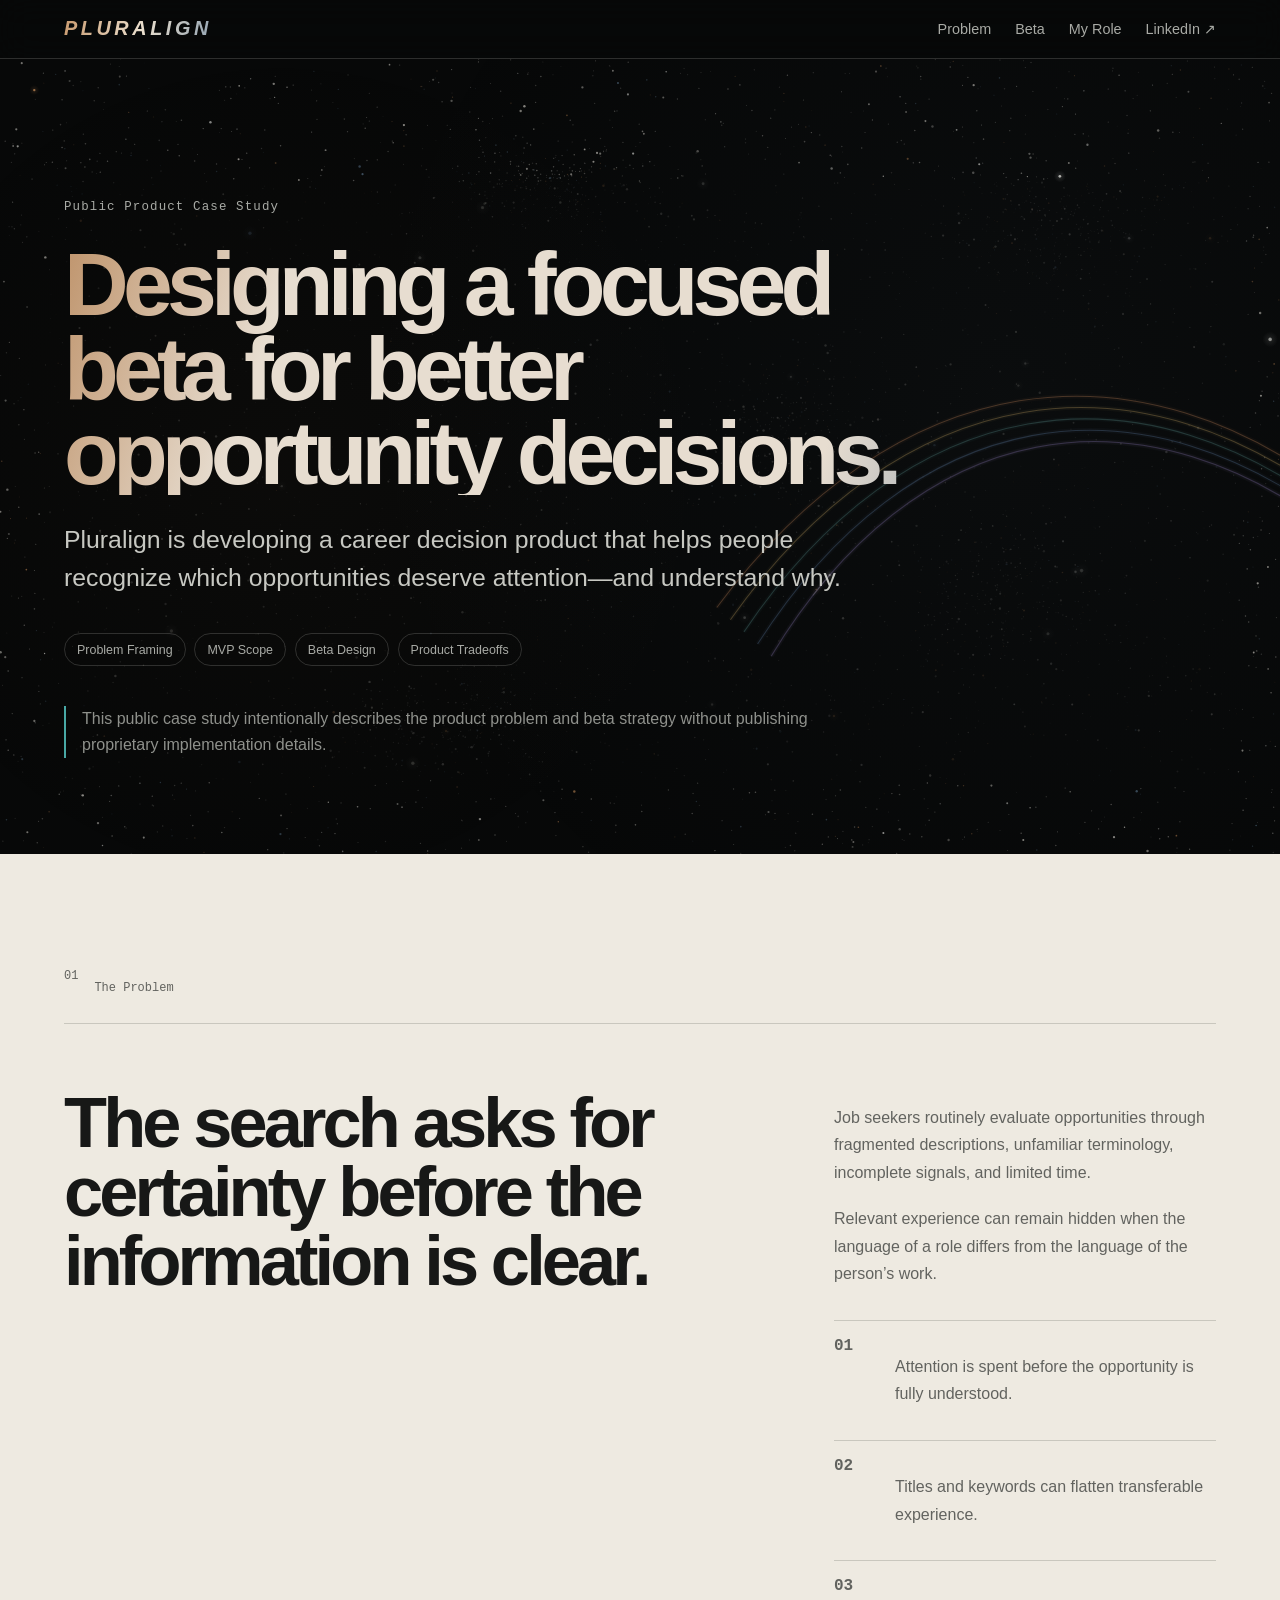
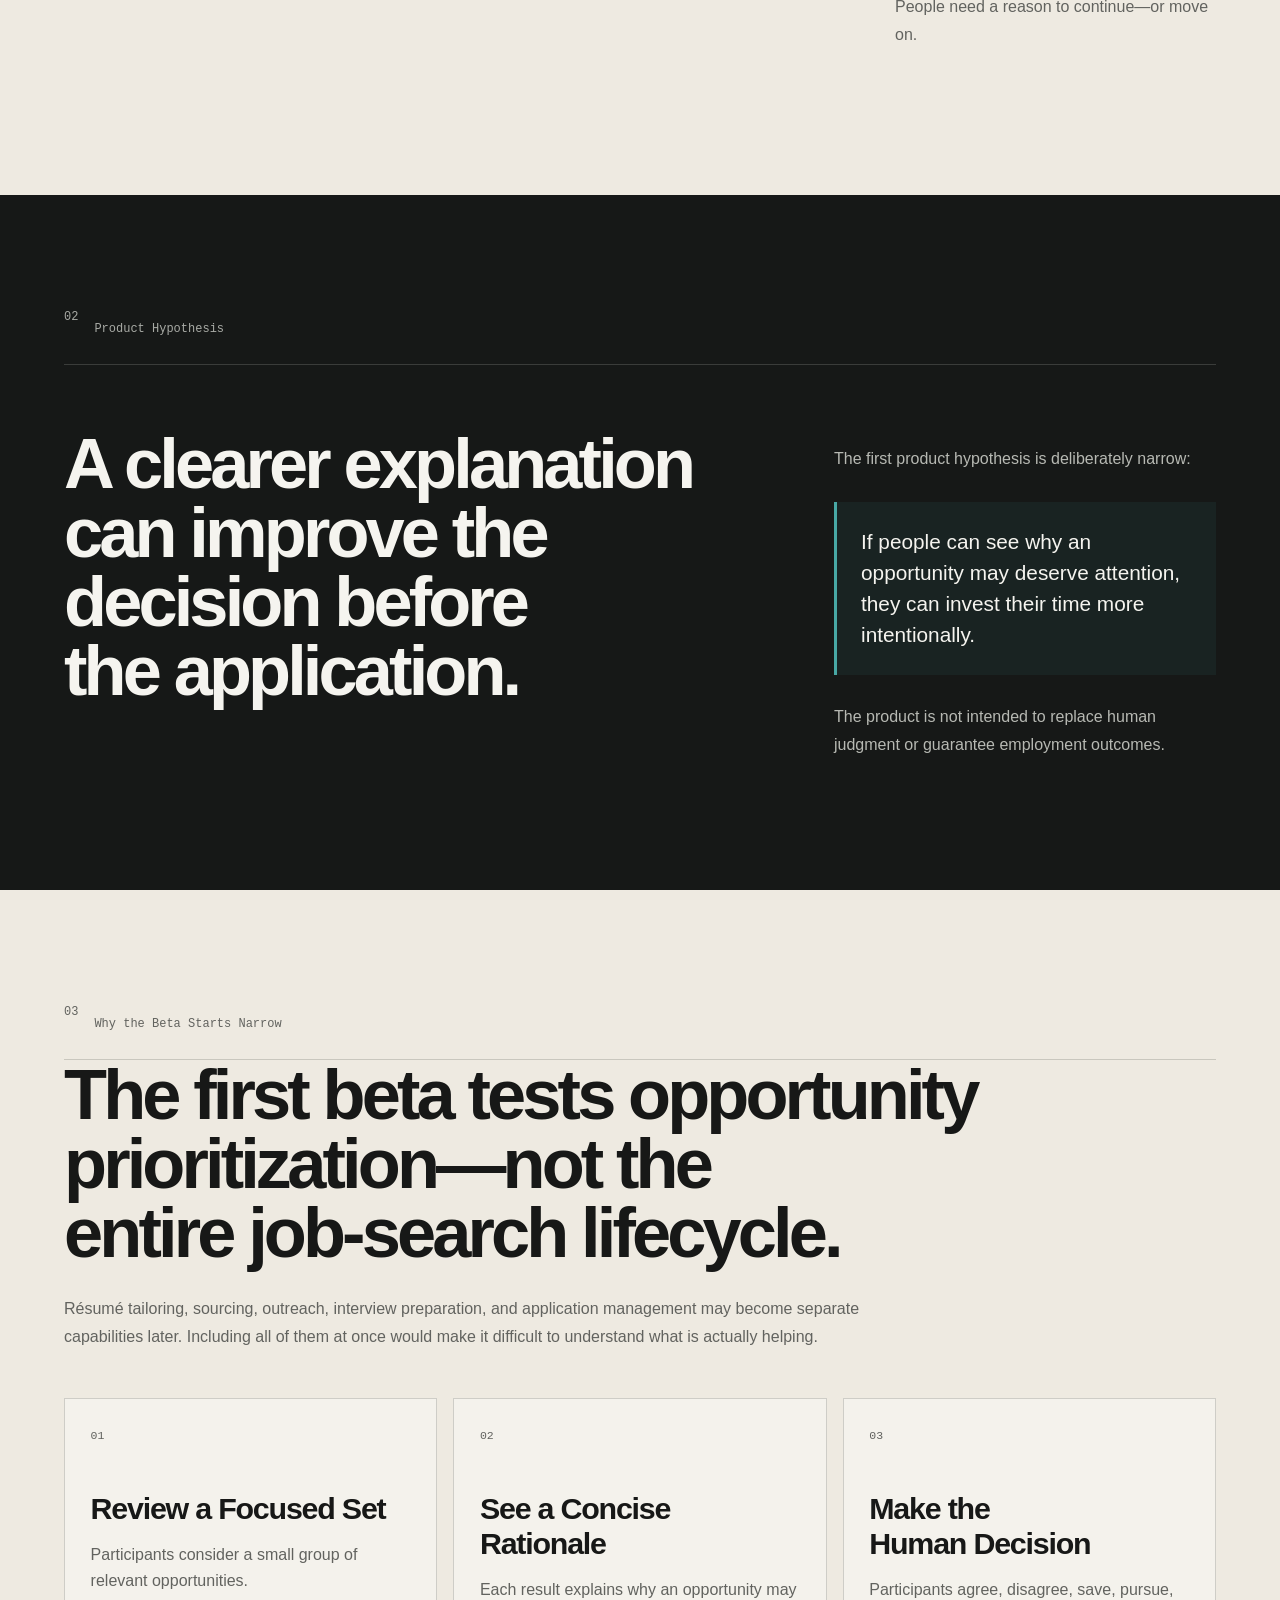
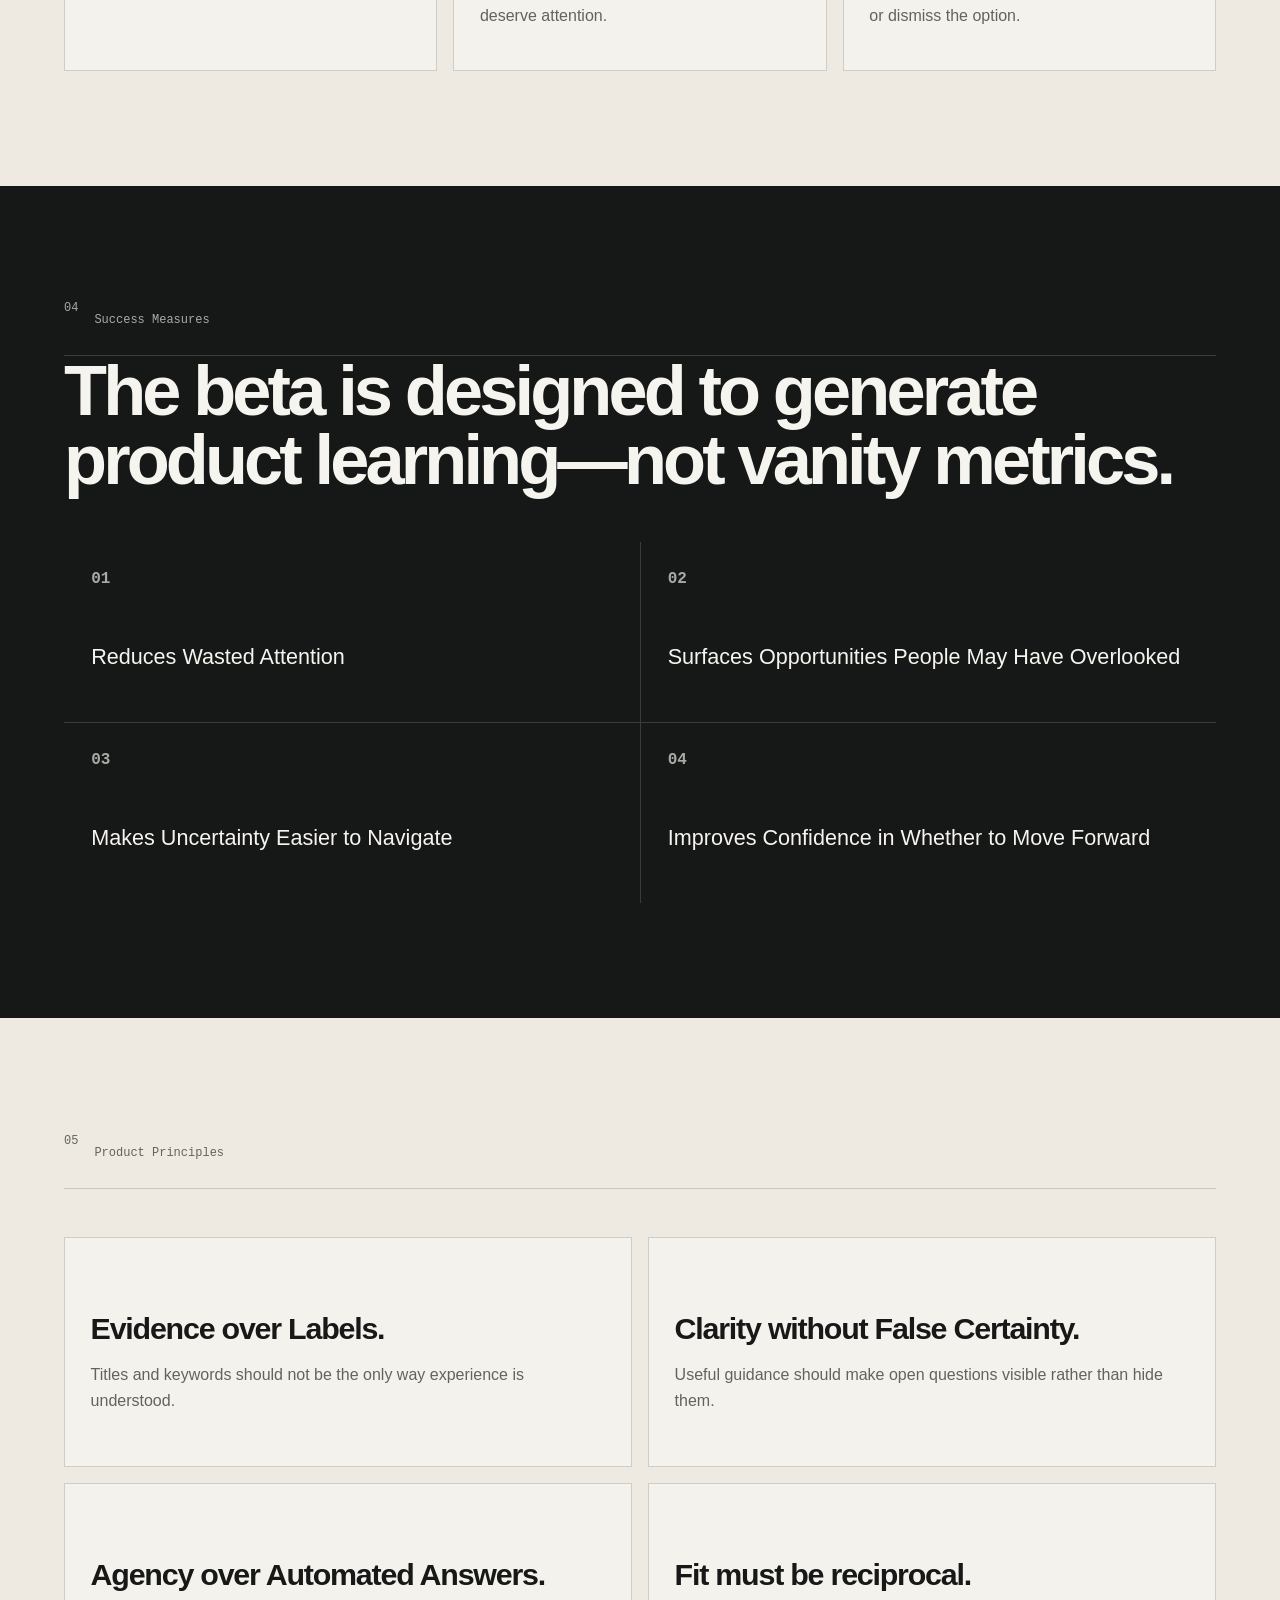
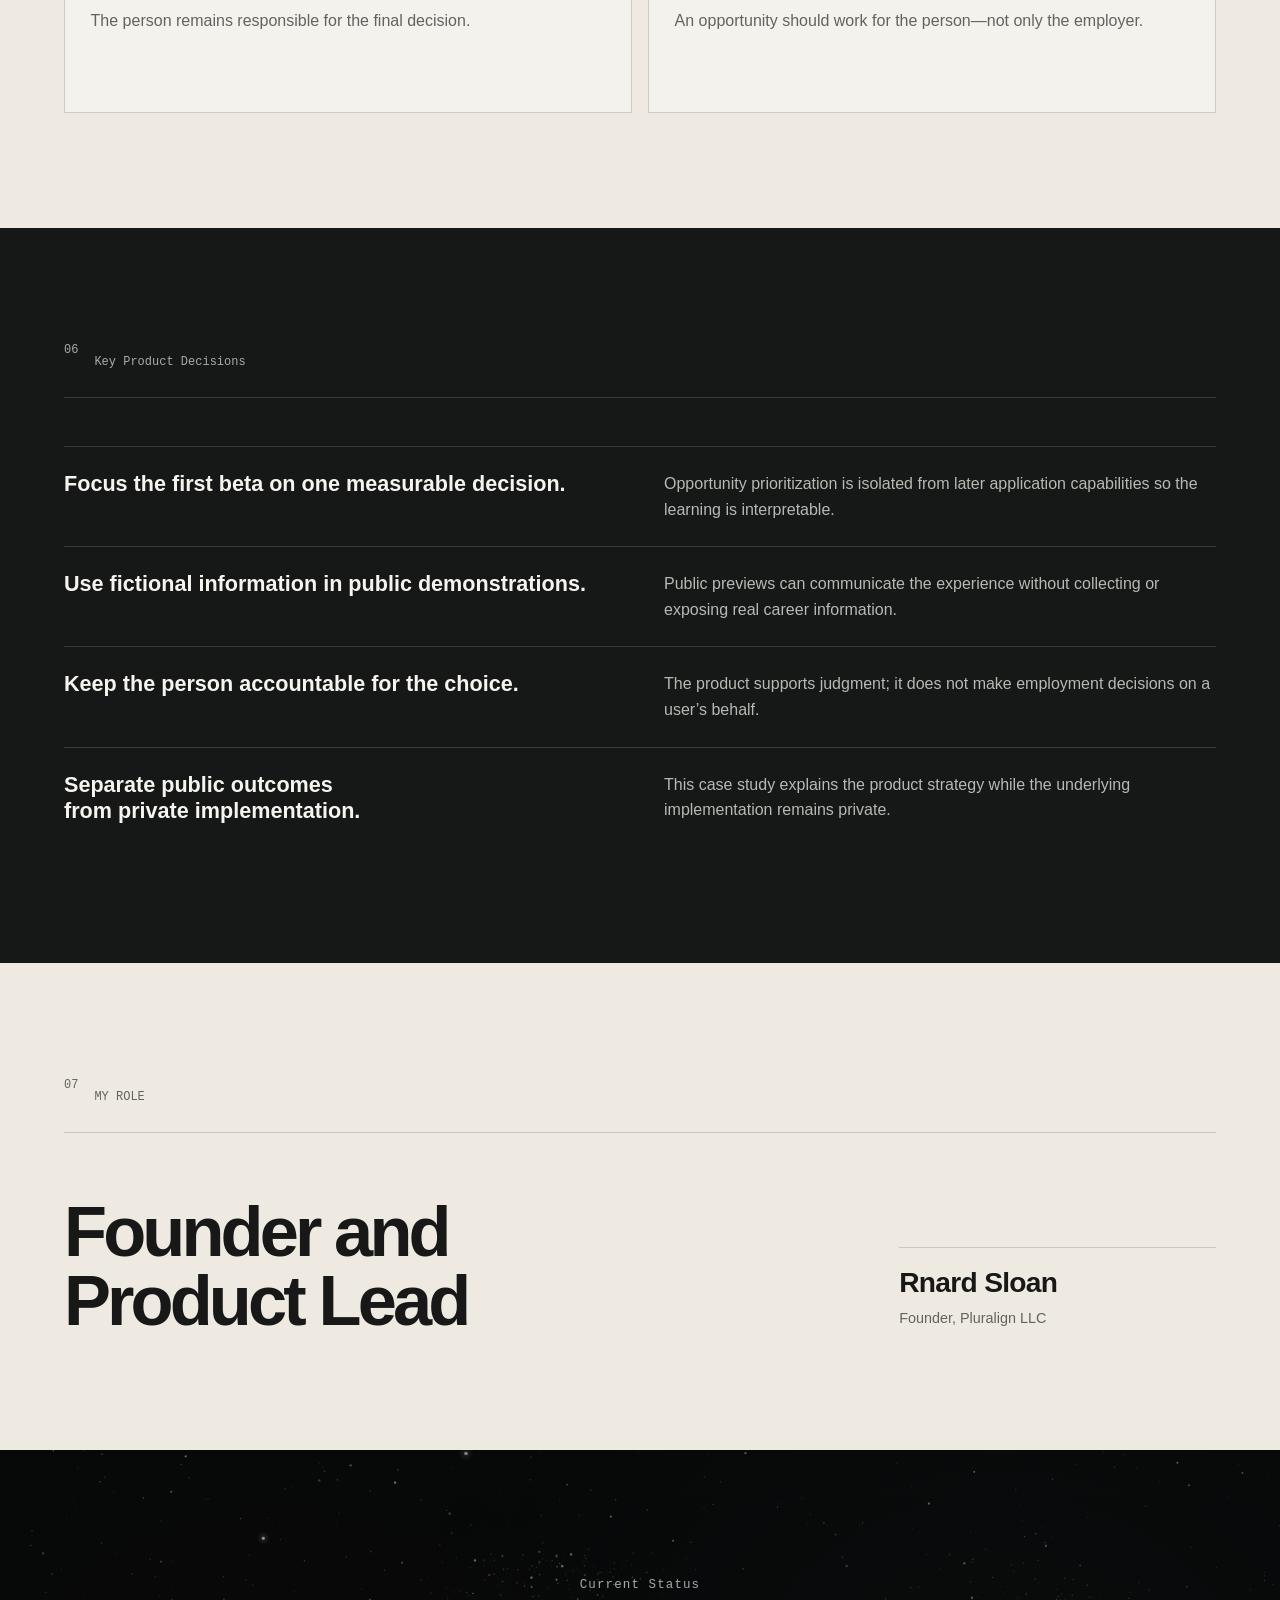
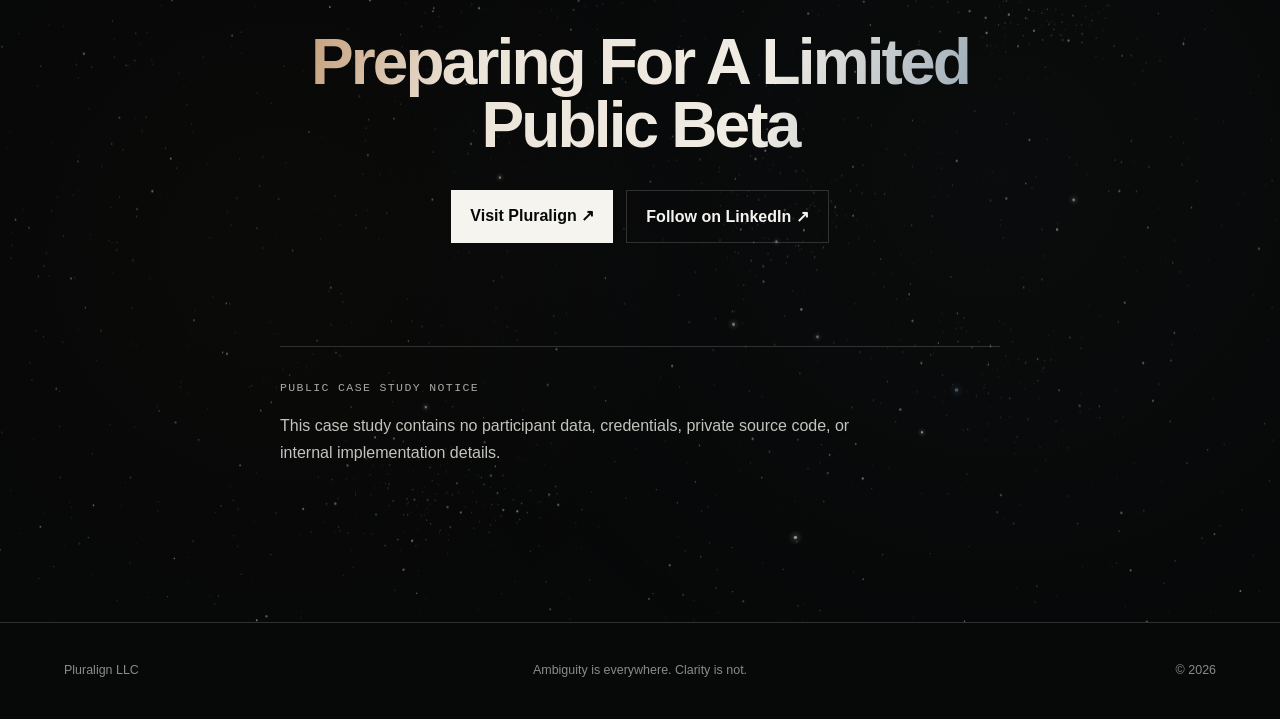
==== index.html @ 92e45853 "Refine Pluralign visual system second pass" ====
<!doctype html>
<html lang="en">
<head>
  <meta charset="utf-8" />
  <meta name="viewport" content="width=device-width, initial-scale=1" />
  <title>Pluralign — Career Decision Product Case Study</title>
  <meta name="description" content="A public-safe product case study showing how Pluralign scoped a focused beta for career opportunity prioritization." />
  <link rel="icon" href="assets/favicon.svg" type="image/svg+xml" />
  <link rel="stylesheet" href="styles.css?v=20260731-3" />
</head>
<body>
  <a class="skip" href="#main">Skip to Main Content</a>
  <header class="header">
    <a class="brand" href="#top">PLURALIGN</a>
    <nav aria-label="Primary Navigation">
      <a href="#problem">Problem</a>
      <a href="#beta">Beta</a>
      <a href="#role">My Role</a>
      <a href="https://www.linkedin.com/company/pluralign" target="_blank" rel="noopener noreferrer">LinkedIn ↗</a>
    </nav>
  </header>

  <main id="main">
    <section class="hero" id="top">
      <canvas class="signal-field signal-field-hero" data-signal-field="hero" aria-hidden="true"></canvas>
      <p class="eyebrow">Public Product Case Study</p>
      <h1>Designing a focused beta for better opportunity decisions.</h1>
      <p class="lead">Pluralign is developing a career decision product that helps people recognize which opportunities deserve attention—and understand why.</p>
      <div class="chips"><span>Problem Framing</span><span>MVP Scope</span><span>Beta Design</span><span>Product Tradeoffs</span></div>
      <p class="note">This public case study intentionally describes the product problem and beta strategy without publishing proprietary implementation details.</p>
    </section>

    <section class="section paper" id="problem">
      <div class="section-label"><span>01</span><p>The Problem</p></div>
      <div class="two-col">
        <h2>The search asks for certainty before the information is clear.</h2>
        <div>
          <p>Job seekers routinely evaluate opportunities through fragmented descriptions, unfamiliar terminology, incomplete signals, and limited time.</p>
          <p>Relevant experience can remain hidden when the language of a role differs from the language of the person’s work.</p>
          <div class="list">
            <article><b>01</b><p>Attention is spent before the opportunity is fully understood.</p></article>
            <article><b>02</b><p>Titles and keywords can flatten transferable experience.</p></article>
            <article><b>03</b><p>People need a reason to continue—or move on.</p></article>
          </div>
        </div>
      </div>
    </section>

    <section class="section dark">
      <div class="section-label light"><span>02</span><p>Product Hypothesis</p></div>
      <div class="two-col">
        <h2>A clearer explanation can improve the decision before the application.</h2>
        <div>
          <p>The first product hypothesis is deliberately narrow:</p>
          <blockquote>If people can see why an opportunity may deserve attention, they can invest their time more intentionally.</blockquote>
          <p>The product is not intended to replace human judgment or guarantee employment outcomes.</p>
        </div>
      </div>
    </section>

    <section class="section paper" id="beta">
      <div class="section-label"><span>03</span><p>Why the Beta Starts Narrow</p></div>
      <h2>The first beta tests opportunity prioritization—not the entire job-search lifecycle.</h2>
      <p class="wide-copy">Résumé tailoring, sourcing, outreach, interview preparation, and application management may become separate capabilities later. Including all of them at once would make it difficult to understand what is actually helping.</p>
      <div class="cards three">
        <article><span>01</span><h3>Review a Focused Set</h3><p>Participants consider a small group of relevant opportunities.</p></article>
        <article><span>02</span><h3>See a Concise Rationale</h3><p>Each result explains why an opportunity may deserve attention.</p></article>
        <article><span>03</span><h3>Make the Human Decision</h3><p>Participants agree, disagree, save, pursue, or dismiss the option.</p></article>
      </div>
    </section>

    <section class="section dark">
      <div class="section-label light"><span>04</span><p>Success Measures</p></div>
      <h2>The beta is designed to generate product learning—not vanity metrics.</h2>
      <div class="metric-grid">
        <article><b>01</b><p>Reduces Wasted Attention</p></article>
        <article><b>02</b><p>Surfaces Opportunities People May Have Overlooked</p></article>
        <article><b>03</b><p>Makes Uncertainty Easier to Navigate</p></article>
        <article><b>04</b><p>Improves Confidence in Whether to Move Forward</p></article>
      </div>
    </section>

    <section class="section paper">
      <div class="section-label"><span>05</span><p>Product Principles</p></div>
      <div class="cards two">
        <article><h3>Evidence over Labels.</h3><p>Titles and keywords should not be the only way experience is understood.</p></article>
        <article><h3>Clarity without False Certainty.</h3><p>Useful guidance should make open questions visible rather than hide them.</p></article>
        <article><h3>Agency over Automated Answers.</h3><p>The person remains responsible for the final decision.</p></article>
        <article><h3>Fit must be reciprocal.</h3><p>An opportunity should work for the person—not only the employer.</p></article>
      </div>
    </section>

    <section class="section dark">
      <div class="section-label light"><span>06</span><p>Key Product Decisions</p></div>
      <div class="decision-list">
        <article><h3>Focus the first beta on one measurable decision.</h3><p>Opportunity prioritization is isolated from later application capabilities so the learning is interpretable.</p></article>
        <article><h3>Use fictional information in public demonstrations.</h3><p>Public previews can communicate the experience without collecting or exposing real career information.</p></article>
        <article><h3>Keep the person accountable for the choice.</h3><p>The product supports judgment; it does not make employment decisions on a user’s behalf.</p></article>
        <article><h3>Separate public outcomes from private implementation.</h3><p>This case study explains the product strategy while the underlying implementation remains private.</p></article>
      </div>
    </section>

    <section class="section paper" id="role">
      <div class="section-label"><span>07</span><p>MY ROLE</p></div>
      <div class="role-attribution">
        <h2 class="role-title">Founder and Product Lead</h2>
        <div class="role-byline">
          <p class="role-name">Rnard Sloan</p>
          <p class="role-founder">Founder, Pluralign LLC</p>
        </div>
      </div>
    </section>

    <section class="section closing status-closing">
      <canvas class="signal-field signal-field-closing" data-signal-field="ambient" aria-hidden="true"></canvas>
      <p class="eyebrow">Current Status</p>
      <h2>
        <span>Preparing For A Limited</span>
        <span>Public Beta</span>
      </h2>
      <div class="actions">
        <a class="button" href="https://pluralign.rjsloan17.chatgpt.site" target="_blank" rel="noopener noreferrer">Visit Pluralign ↗</a>
        <a class="button secondary" href="https://www.linkedin.com/company/pluralign" target="_blank" rel="noopener noreferrer">Follow on LinkedIn ↗</a>
      </div>
      <aside class="public-notice" aria-labelledby="public-notice-heading">
        <p class="public-notice-heading" id="public-notice-heading">PUBLIC CASE STUDY NOTICE</p>
        <p class="public-notice-body">This case study contains no participant data, credentials, private source code, or internal implementation details.</p>
      </aside>
    </section>
  </main>

  <footer><span>Pluralign LLC</span><span>Ambiguity is everywhere. Clarity is not.</span><span>© 2026</span></footer>
  <script src="visual-system.js?v=20260731-3" defer></script>
</body>
</html>
---- styles.css ----
:root{--black:#070808;--charcoal:#161817;--paper:#eeeae1;--white:#f5f4ef;--muted:#a8aaa5;--ink:#171817;--ink-muted:#62635f;--orange:#c86c3b;--gold:#d4a93d;--teal:#48a8a5;--blue:#4d86c6;--violet:#7b68bd;--line-dark:rgba(245,244,239,.16);--line-light:rgba(23,24,23,.17);--pad:clamp(1.25rem,5vw,5rem);font-family:Inter,"Helvetica Neue",Arial,sans-serif}*{box-sizing:border-box}html{scroll-behavior:smooth;background:var(--black)}body{margin:0;background:var(--black);color:var(--white);-webkit-font-smoothing:antialiased}a{color:inherit;text-decoration:none}.skip{position:fixed;left:1rem;top:1rem;transform:translateY(-180%);background:white;color:black;padding:.7rem 1rem;z-index:100}.skip:focus{transform:none}.header{position:sticky;top:0;z-index:10;display:flex;justify-content:space-between;align-items:center;padding:1.2rem var(--pad);background:rgba(7,8,8,.88);border-bottom:1px solid var(--line-dark);backdrop-filter:blur(16px)}.brand{font-weight:750}.header nav{display:flex;gap:1.5rem;color:var(--muted);font-size:.9rem}.header nav a:hover{color:var(--white)}.hero{position:relative;min-height:760px;padding:8rem var(--pad) 5rem;overflow:hidden;isolation:isolate}.eyebrow{font-family:ui-monospace,SFMono-Regular,Consolas,monospace;color:var(--muted);font-size:.78rem;letter-spacing:.09em}.hero h1{max-width:980px;margin:1.8rem 0 1.6rem;font-size:clamp(3.6rem,7vw,7.3rem);line-height:.94;letter-spacing:-.065em}.lead{max-width:780px;color:#c7c8c2;font-size:clamp(1.1rem,2vw,1.55rem);line-height:1.55}.chips{display:flex;flex-wrap:wrap;gap:.55rem;margin-top:2.2rem}.chips span{border:1px solid var(--line-dark);border-radius:999px;padding:.55rem .75rem;color:var(--muted);font-size:.78rem}.note{max-width:770px;margin-top:2.5rem;padding-left:1rem;border-left:2px solid var(--teal);color:#8f918c;line-height:1.6}.arcs{position:absolute;z-index:-1;right:-270px;bottom:-600px;width:1150px;height:1150px;opacity:.6}.arcs i{position:absolute;inset:calc(var(--i,0)*45px);border:1px solid transparent;border-radius:50%}.arcs i:nth-child(1){--i:0;border-top-color:var(--orange)}.arcs i:nth-child(2){--i:1;border-top-color:var(--gold)}.arcs i:nth-child(3){--i:2;border-top-color:var(--teal)}.arcs i:nth-child(4){--i:3;border-top-color:var(--blue)}.arcs i:nth-child(5){--i:4;border-top-color:var(--violet)}.section{padding:clamp(5rem,9vw,9rem) var(--pad)}.paper{background:var(--paper);color:var(--ink)}.dark{background:var(--charcoal);color:var(--white)}.section-label{display:flex;gap:1rem;padding-bottom:1rem;border-bottom:1px solid var(--line-light);color:var(--ink-muted);font-family:ui-monospace,SFMono-Regular,Consolas,monospace;font-size:.75rem;text-transform:uppercase}.section-label.light{border-color:var(--line-dark);color:var(--muted)}.two-col{display:grid;grid-template-columns:minmax(0,1.2fr) minmax(300px,.7fr);gap:clamp(3rem,9vw,10rem);padding-top:4rem}.section h2{margin:0;font-size:clamp(2.8rem,5.5vw,5.7rem);line-height:.98;letter-spacing:-.055em}.role-title{text-wrap:balance}.two-col p,.wide-copy{font-size:1rem;line-height:1.72;color:var(--ink-muted)}.dark .two-col p,.dark .wide-copy{color:#b7b9b3}.two-col p+p{margin-top:1.2rem}.list{margin-top:2rem}.list article{display:grid;grid-template-columns:45px 1fr;gap:1rem;padding:1rem 0;border-top:1px solid var(--line-light)}.list b{font-family:ui-monospace,SFMono-Regular,Consolas,monospace;color:var(--ink-muted)}blockquote{margin:1.8rem 0;padding:1.5rem;border-left:3px solid var(--teal);background:rgba(72,168,165,.08);font-size:1.3rem;line-height:1.5}.wide-copy{max-width:850px;margin-top:1.8rem}.cards{display:grid;gap:1rem;margin-top:3rem}.cards.three{grid-template-columns:repeat(3,1fr)}.cards.two{grid-template-columns:repeat(2,1fr)}.cards article,.principle-card{min-height:230px;padding:1.6rem;border:1px solid var(--line-light);background:rgba(255,255,255,.35)}.cards article>span{font-family:ui-monospace,SFMono-Regular,Consolas,monospace;color:var(--ink-muted);font-size:.72rem}.cards h3{margin:3rem 0 1rem;font-size:1.9rem;letter-spacing:-.04em}.cards p{color:var(--ink-muted);line-height:1.6}.metric-grid{display:grid;grid-template-columns:repeat(2,1fr);gap:1px;margin-top:3rem;background:var(--line-dark)}.metric-grid article{min-height:180px;padding:1.7rem;background:var(--charcoal)}.metric-grid b{color:var(--muted);font-family:ui-monospace,SFMono-Regular,Consolas,monospace}.metric-grid p{margin-top:3.5rem;font-size:1.35rem}.decision-list{margin-top:3rem}.decision-list article{display:grid;grid-template-columns:1fr 1fr;gap:3rem;padding:1.5rem 0;border-top:1px solid var(--line-dark)}.decision-list h3{margin:0;font-size:1.35rem}.decision-list p{margin:0;color:#b7b9b3;line-height:1.6}.dark-chips span{border-color:var(--line-light);color:var(--ink-muted)}.closing{text-align:center;min-height:620px;display:flex;flex-direction:column;align-items:center;justify-content:center;background:var(--black);position:relative}.closing h2{max-width:900px;margin:1.5rem auto}.closing>p:not(.eyebrow){max-width:720px;margin:1.5rem auto;color:var(--muted);line-height:1.65}.actions{display:flex;justify-content:center;gap:.8rem;margin-top:1.2rem}.button{display:inline-flex;padding:1rem 1.2rem;background:var(--white);color:var(--black);font-weight:700}.button.secondary{background:transparent;color:var(--white);border:1px solid var(--line-dark)}.public-notice{width:min(720px,100%);margin-top:clamp(4rem,8vw,7rem);padding:2rem 0 2.5rem;border-top:1px solid var(--line-dark);text-align:left}.public-notice .public-notice-heading{margin:0 0 1rem;color:var(--muted);font-family:ui-monospace,SFMono-Regular,Consolas,monospace;font-size:.72rem;letter-spacing:.12em;line-height:1.5;text-transform:uppercase}.public-notice .public-notice-body{max-width:64ch;margin:0;color:#c2c4be;font-size:1rem;line-height:1.7}footer{display:grid;grid-template-columns:1fr auto 1fr;gap:2rem;padding:2.5rem var(--pad);border-top:1px solid var(--line-dark);color:#8a8c87;font-size:.78rem}footer span:last-child{text-align:right}@media(max-width:800px){.header nav{display:none}.two-col{grid-template-columns:1fr}.cards.three,.cards.two,.metric-grid{grid-template-columns:1fr}.decision-list article{grid-template-columns:1fr;gap:.7rem}footer{grid-template-columns:1fr}footer span:last-child{text-align:left}.hero{min-height:660px}.hero h1{font-size:clamp(3rem,13vw,4.6rem)}.actions{flex-direction:column;width:100%}.button{justify-content:center}.public-notice{margin-top:4rem;padding:1.75rem 0 2.25rem}}

/* Pluralign visual refinement */
.section-label{text-transform:none}
.hero h1,.section h2,.cards h3,.decision-list h3{text-wrap:balance}
.hero h1{color:var(--white)}
@supports ((-webkit-background-clip:text) or (background-clip:text)){
  .hero h1{
    background:linear-gradient(108deg,#bf946c 0%,#e7ddd0 22%,#e7ddd0 78%,#8799a9 100%);
    -webkit-background-clip:text;
    background-clip:text;
    color:transparent;
    -webkit-text-fill-color:transparent;
  }
}

.hero::before,.closing::before{
  content:"";
  position:absolute;
  inset:0;
  z-index:-2;
  pointer-events:none;
  background-image:
    radial-gradient(ellipse at 76% 40%,rgba(111,128,145,.045) 0%,transparent 48%),
    radial-gradient(ellipse at 18% 44%,rgba(191,148,108,.025) 0%,transparent 38%),
    radial-gradient(circle at 3% 63%,rgba(245,244,239,.11) 0 .5px,transparent 1px),
    radial-gradient(circle at 5% 14%,rgba(245,244,239,.18) 0 .7px,transparent 1.2px),
    radial-gradient(circle at 8% 87%,rgba(245,244,239,.13) 0 .6px,transparent 1.1px),
    radial-gradient(circle at 11% 42%,rgba(245,244,239,.13) 0 .6px,transparent 1.1px),
    radial-gradient(circle at 12% 96%,rgba(245,244,239,.1) 0 .5px,transparent 1px),
    radial-gradient(circle at 14% 25%,rgba(245,244,239,.2) 0 .8px,transparent 1.3px),
    radial-gradient(circle at 17% 78%,rgba(245,244,239,.22) 0 .8px,transparent 1.3px),
    radial-gradient(circle at 19% 54%,rgba(245,244,239,.11) 0 .5px,transparent 1px),
    radial-gradient(circle at 23% 9%,rgba(245,244,239,.12) 0 .6px,transparent 1.1px),
    radial-gradient(circle at 26% 37%,rgba(245,244,239,.16) 0 .7px,transparent 1.2px),
    radial-gradient(circle at 29% 61%,rgba(245,244,239,.16) 0 .7px,transparent 1.2px),
    radial-gradient(circle at 31% 91%,rgba(245,244,239,.1) 0 .5px,transparent 1px),
    radial-gradient(circle at 34% 6%,rgba(245,244,239,.14) 0 .6px,transparent 1.1px),
    radial-gradient(circle at 36% 27%,rgba(245,244,239,.28) 0 1px,transparent 1.6px),
    radial-gradient(circle at 39% 69%,rgba(245,244,239,.12) 0 .6px,transparent 1.1px),
    radial-gradient(circle at 42% 84%,rgba(245,244,239,.12) 0 .6px,transparent 1.1px),
    radial-gradient(circle at 44% 35%,rgba(245,244,239,.18) 0 .7px,transparent 1.2px),
    radial-gradient(circle at 48% 7%,rgba(245,244,239,.17) 0 .7px,transparent 1.2px),
    radial-gradient(circle at 51% 92%,rgba(245,244,239,.11) 0 .5px,transparent 1px),
    radial-gradient(circle at 52% 14%,rgba(245,244,239,.13) 0 .6px,transparent 1.1px),
    radial-gradient(circle at 54% 53%,rgba(245,244,239,.13) 0 .6px,transparent 1.1px),
    radial-gradient(circle at 56% 33%,rgba(245,244,239,.19) 0 .8px,transparent 1.3px),
    radial-gradient(circle at 59% 19%,rgba(245,244,239,.24) 0 .9px,transparent 1.4px),
    radial-gradient(circle at 61% 84%,rgba(245,244,239,.1) 0 .5px,transparent 1px),
    radial-gradient(circle at 64% 73%,rgba(245,244,239,.14) 0 .6px,transparent 1.1px),
    radial-gradient(circle at 66% 11%,rgba(245,244,239,.12) 0 .6px,transparent 1.1px),
    radial-gradient(circle at 69% 38%,rgba(245,244,239,.17) 0 .7px,transparent 1.2px),
    radial-gradient(circle at 71% 62%,rgba(245,244,239,.11) 0 .5px,transparent 1px),
    radial-gradient(circle at 75% 88%,rgba(245,244,239,.23) 0 .8px,transparent 1.3px),
    radial-gradient(circle at 77% 26%,rgba(245,244,239,.27) 0 1px,transparent 1.6px),
    radial-gradient(circle at 81% 11%,rgba(245,244,239,.14) 0 .6px,transparent 1.1px),
    radial-gradient(circle at 83% 72%,rgba(245,244,239,.12) 0 .6px,transparent 1.1px),
    radial-gradient(circle at 86% 57%,rgba(245,244,239,.2) 0 .8px,transparent 1.3px),
    radial-gradient(circle at 88% 16%,rgba(245,244,239,.1) 0 .5px,transparent 1px),
    radial-gradient(circle at 91% 29%,rgba(245,244,239,.31) 0 1.1px,transparent 1.7px),
    radial-gradient(circle at 93% 48%,rgba(245,244,239,.13) 0 .6px,transparent 1.1px),
    radial-gradient(circle at 95% 76%,rgba(245,244,239,.12) 0 .6px,transparent 1.1px),
    radial-gradient(circle at 97% 7%,rgba(245,244,239,.16) 0 .7px,transparent 1.2px),
    radial-gradient(circle at 98% 92%,rgba(245,244,239,.09) 0 .5px,transparent 1px);
  background-repeat:no-repeat;
  opacity:.88;
}
.hero::after,.closing::after{
  content:"";
  position:absolute;
  inset:0;
  z-index:-2;
  pointer-events:none;
  background-image:
    radial-gradient(circle at 2% 8%,rgba(245,244,239,.09) 0 .45px,transparent .95px),
    radial-gradient(circle at 4% 47%,rgba(245,244,239,.12) 0 .55px,transparent 1px),
    radial-gradient(circle at 6% 33%,rgba(245,244,239,.08) 0 .45px,transparent .95px),
    radial-gradient(circle at 9% 72%,rgba(245,244,239,.14) 0 .6px,transparent 1.05px),
    radial-gradient(circle at 10% 3%,rgba(135,153,169,.15) 0 .55px,transparent 1.05px),
    radial-gradient(circle at 13% 58%,rgba(245,244,239,.09) 0 .5px,transparent 1px),
    radial-gradient(circle at 16% 4%,rgba(245,244,239,.15) 0 .65px,transparent 1.1px),
    radial-gradient(circle at 18% 92%,rgba(245,244,239,.08) 0 .45px,transparent .95px),
    radial-gradient(circle at 21% 31%,rgba(245,244,239,.11) 0 .55px,transparent 1px),
    radial-gradient(circle at 24% 68%,rgba(191,148,108,.13) 0 .6px,transparent 1.1px),
    radial-gradient(circle at 27% 17%,rgba(245,244,239,.08) 0 .45px,transparent .95px),
    radial-gradient(circle at 30% 80%,rgba(245,244,239,.15) 0 .65px,transparent 1.1px),
    radial-gradient(circle at 33% 48%,rgba(245,244,239,.1) 0 .5px,transparent 1px),
    radial-gradient(circle at 35% 96%,rgba(245,244,239,.09) 0 .5px,transparent 1px),
    radial-gradient(circle at 38% 13%,rgba(245,244,239,.12) 0 .55px,transparent 1.05px),
    radial-gradient(circle at 40% 57%,rgba(135,153,169,.12) 0 .55px,transparent 1.05px),
    radial-gradient(circle at 43% 3%,rgba(245,244,239,.09) 0 .45px,transparent .95px),
    radial-gradient(circle at 45% 75%,rgba(245,244,239,.14) 0 .6px,transparent 1.05px),
    radial-gradient(circle at 47% 24%,rgba(245,244,239,.08) 0 .45px,transparent .95px),
    radial-gradient(circle at 49% 64%,rgba(245,244,239,.11) 0 .5px,transparent 1px),
    radial-gradient(circle at 53% 86%,rgba(245,244,239,.13) 0 .6px,transparent 1.05px),
    radial-gradient(circle at 55% 6%,rgba(191,148,108,.12) 0 .55px,transparent 1.05px),
    radial-gradient(circle at 57% 46%,rgba(245,244,239,.08) 0 .45px,transparent .95px),
    radial-gradient(circle at 60% 66%,rgba(245,244,239,.15) 0 .65px,transparent 1.1px),
    radial-gradient(circle at 62% 28%,rgba(245,244,239,.1) 0 .5px,transparent 1px),
    radial-gradient(circle at 65% 94%,rgba(245,244,239,.08) 0 .45px,transparent .95px),
    radial-gradient(circle at 67% 51%,rgba(135,153,169,.14) 0 .6px,transparent 1.1px),
    radial-gradient(circle at 70% 18%,rgba(245,244,239,.1) 0 .5px,transparent 1px),
    radial-gradient(circle at 72% 79%,rgba(245,244,239,.13) 0 .6px,transparent 1.05px),
    radial-gradient(circle at 74% 43%,rgba(245,244,239,.08) 0 .45px,transparent .95px),
    radial-gradient(circle at 78% 4%,rgba(245,244,239,.14) 0 .6px,transparent 1.05px),
    radial-gradient(circle at 80% 39%,rgba(191,148,108,.11) 0 .55px,transparent 1.05px),
    radial-gradient(circle at 82% 95%,rgba(245,244,239,.09) 0 .5px,transparent 1px),
    radial-gradient(circle at 84% 24%,rgba(245,244,239,.12) 0 .55px,transparent 1px),
    radial-gradient(circle at 87% 83%,rgba(245,244,239,.14) 0 .6px,transparent 1.05px),
    radial-gradient(circle at 89% 6%,rgba(245,244,239,.08) 0 .45px,transparent .95px),
    radial-gradient(circle at 90% 66%,rgba(135,153,169,.13) 0 .55px,transparent 1.05px),
    radial-gradient(circle at 92% 14%,rgba(245,244,239,.11) 0 .5px,transparent 1px),
    radial-gradient(circle at 94% 59%,rgba(245,244,239,.08) 0 .45px,transparent .95px),
    radial-gradient(circle at 96% 35%,rgba(245,244,239,.15) 0 .65px,transparent 1.1px),
    radial-gradient(circle at 99% 69%,rgba(245,244,239,.09) 0 .5px,transparent 1px),
    radial-gradient(circle at 36% 35.1%,rgba(245,244,239,.10) 0 .6px,transparent 1.1px),
    radial-gradient(circle at 62.8% 61.5%,rgba(245,244,239,.07) 0 .45px,transparent .95px),
    radial-gradient(circle at 46.1% 17%,rgba(245,244,239,.08) 0 .55px,transparent 1.05px),
    radial-gradient(circle at 9.5% 22.3%,rgba(245,244,239,.06) 0 .65px,transparent 1.15px),
    radial-gradient(circle at 47.1% 76.5%,rgba(245,244,239,.11) 0 .45px,transparent .95px),
    radial-gradient(circle at 30% 46.8%,rgba(245,244,239,.12) 0 .65px,transparent 1.15px),
    radial-gradient(circle at 1.4% 97.3%,rgba(245,244,239,.09) 0 .55px,transparent 1.05px),
    radial-gradient(circle at 15.7% 50.8%,rgba(245,244,239,.07) 0 .45px,transparent .95px),
    radial-gradient(circle at 44.4% 48.1%,rgba(245,244,239,.07) 0 .65px,transparent 1.15px),
    radial-gradient(circle at 71.5% 27.5%,rgba(245,244,239,.11) 0 .6px,transparent 1.1px),
    radial-gradient(circle at 27.6% 11.6%,rgba(245,244,239,.10) 0 .55px,transparent 1.05px),
    radial-gradient(circle at 74.2% 20.4%,rgba(245,244,239,.08) 0 .4px,transparent .9px),
    radial-gradient(circle at 17.4% 56.8%,rgba(245,244,239,.11) 0 .5px,transparent 1px),
    radial-gradient(circle at 75.3% 56.4%,rgba(245,244,239,.10) 0 .65px,transparent 1.15px),
    radial-gradient(circle at 41% 76.1%,rgba(245,244,239,.11) 0 .55px,transparent 1.05px),
    radial-gradient(circle at 7.2% 63.2%,rgba(245,244,239,.06) 0 .65px,transparent 1.15px),
    radial-gradient(circle at 95.5% 10.3%,rgba(245,244,239,.06) 0 .55px,transparent 1.05px),
    radial-gradient(circle at 92.8% 13%,rgba(245,244,239,.07) 0 .45px,transparent .95px),
    radial-gradient(circle at 4.4% 10.5%,rgba(245,244,239,.12) 0 .45px,transparent .95px),
    radial-gradient(circle at 80.1% 42%,rgba(245,244,239,.07) 0 .6px,transparent 1.1px),
    radial-gradient(circle at 56.4% 43.9%,rgba(245,244,239,.09) 0 .55px,transparent 1.05px),
    radial-gradient(circle at 77.5% 79.8%,rgba(245,244,239,.09) 0 .65px,transparent 1.15px),
    radial-gradient(circle at 79.9% 39.3%,rgba(245,244,239,.09) 0 .65px,transparent 1.15px),
    radial-gradient(circle at 52.7% 9.7%,rgba(245,244,239,.10) 0 .55px,transparent 1.05px),
    radial-gradient(circle at 97.8% 70.4%,rgba(245,244,239,.09) 0 .55px,transparent 1.05px),
    radial-gradient(circle at 13.2% 80.4%,rgba(245,244,239,.07) 0 .4px,transparent .9px),
    radial-gradient(circle at 39.1% 52.7%,rgba(245,244,239,.08) 0 .55px,transparent 1.05px),
    radial-gradient(circle at 56.8% 48.8%,rgba(245,244,239,.06) 0 .65px,transparent 1.15px),
    radial-gradient(circle at 61.6% 92.9%,rgba(245,244,239,.06) 0 .55px,transparent 1.05px),
    radial-gradient(circle at 20.9% 53.9%,rgba(245,244,239,.07) 0 .4px,transparent .9px),
    radial-gradient(circle at 52.5% 20.3%,rgba(245,244,239,.11) 0 .55px,transparent 1.05px),
    radial-gradient(circle at 57.5% 23.2%,rgba(245,244,239,.10) 0 .65px,transparent 1.15px),
    radial-gradient(circle at 45.3% 36.1%,rgba(245,244,239,.07) 0 .4px,transparent .9px),
    radial-gradient(circle at 85.5% 49.6%,rgba(245,244,239,.10) 0 .6px,transparent 1.1px),
    radial-gradient(circle at 26.4% 38.9%,rgba(245,244,239,.07) 0 .45px,transparent .95px),
    radial-gradient(circle at 44.4% 90%,rgba(245,244,239,.08) 0 .45px,transparent .95px),
    radial-gradient(circle at 31.2% 55.4%,rgba(245,244,239,.08) 0 .55px,transparent 1.05px),
    radial-gradient(circle at 1.7% 2.9%,rgba(245,244,239,.09) 0 .5px,transparent 1px),
    radial-gradient(circle at 53.7% 39.9%,rgba(245,244,239,.06) 0 .65px,transparent 1.15px),
    radial-gradient(circle at 1.9% 63.1%,rgba(245,244,239,.09) 0 .4px,transparent .9px),
    radial-gradient(circle at 84.8% 41.6%,rgba(245,244,239,.07) 0 .45px,transparent .95px),
    radial-gradient(circle at 29.3% 97.5%,rgba(245,244,239,.06) 0 .4px,transparent .9px),
    radial-gradient(circle at 26.2% 33%,rgba(245,244,239,.08) 0 .6px,transparent 1.1px),
    radial-gradient(circle at 35.1% 90.9%,rgba(245,244,239,.11) 0 .55px,transparent 1.05px),
    radial-gradient(circle at 88.1% 48.6%,rgba(245,244,239,.07) 0 .4px,transparent .9px),
    radial-gradient(circle at 88.4% 9.1%,rgba(245,244,239,.12) 0 .5px,transparent 1px),
    radial-gradient(circle at 91.6% 74.6%,rgba(245,244,239,.09) 0 .5px,transparent 1px),
    radial-gradient(circle at 37.1% 74.8%,rgba(245,244,239,.11) 0 .55px,transparent 1.05px),
    radial-gradient(circle at 91% 3.9%,rgba(245,244,239,.08) 0 .4px,transparent .9px),
    radial-gradient(circle at 69.6% 10.4%,rgba(245,244,239,.06) 0 .45px,transparent .95px),
    radial-gradient(circle at 42.9% 21.8%,rgba(245,244,239,.08) 0 .6px,transparent 1.1px),
    radial-gradient(circle at 65% 61.4%,rgba(245,244,239,.06) 0 .55px,transparent 1.05px),
    radial-gradient(circle at 67.5% 51.1%,rgba(245,244,239,.06) 0 .55px,transparent 1.05px),
    radial-gradient(circle at 39.8% 44.7%,rgba(245,244,239,.07) 0 .6px,transparent 1.1px),
    radial-gradient(circle at 47.6% 77.1%,rgba(245,244,239,.08) 0 .55px,transparent 1.05px),
    radial-gradient(circle at 42.6% 65.9%,rgba(245,244,239,.11) 0 .55px,transparent 1.05px),
    radial-gradient(circle at 57.9% 73.6%,rgba(245,244,239,.12) 0 .45px,transparent .95px),
    radial-gradient(circle at 51.8% 68.5%,rgba(245,244,239,.12) 0 .6px,transparent 1.1px),
    radial-gradient(circle at 45.8% 90.6%,rgba(245,244,239,.10) 0 .6px,transparent 1.1px),
    radial-gradient(circle at 74.5% 26.4%,rgba(245,244,239,.11) 0 .45px,transparent .95px);
  background-repeat:no-repeat;
  opacity:.88;
}
.closing{isolation:isolate;overflow:hidden}
.closing::before,.closing::after{z-index:-1;transform:rotate(180deg) scale(1.04)}

.status-closing h2{
  max-width:820px;
  margin:1.7rem auto 2.1rem;
  font-size:clamp(2.75rem,5vw,5.15rem);
  font-weight:650;
  line-height:.98;
  letter-spacing:-.045em;
  text-wrap:balance;
}
.status-closing h2 span{display:block}
.status-closing .actions{margin-top:0}
@supports ((-webkit-background-clip:text) or (background-clip:text)){
  .status-closing h2{
    background:linear-gradient(108deg,#c6a17d 0%,#ece4d9 24%,#f0ece4 68%,#98a8b5 100%);
    -webkit-background-clip:text;
    background-clip:text;
    color:transparent;
    -webkit-text-fill-color:transparent;
  }
}

.role-attribution{
  display:grid;
  grid-template-columns:minmax(0,1.25fr) minmax(240px,.55fr);
  align-items:end;
  gap:clamp(3rem,9vw,10rem);
  padding-top:4rem;
}
.role-byline{
  width:min(100%,360px);
  padding:1.2rem 0 .35rem;
  border-top:1px solid var(--line-light);
}
.role-name{
  margin:0;
  color:var(--ink);
  font-size:clamp(1.35rem,2.2vw,2rem);
  font-weight:650;
  line-height:1.15;
  letter-spacing:-.025em;
}
.role-founder{
  margin:.5rem 0 0;
  color:var(--ink-muted);
  font-size:.9rem;
  line-height:1.5;
}

@media (max-width:800px){
  .hero::after,.closing::after{opacity:.56}
  .role-attribution{
    grid-template-columns:1fr;
    gap:2.5rem;
    padding-top:3rem;
  }
  .role-byline{width:min(100%,320px)}
  .status-closing h2{
    max-width:11.5em;
    margin:1.5rem auto 1.9rem;
    font-size:clamp(2.35rem,11vw,3.2rem);
    line-height:1;
    letter-spacing:-.04em;
  }
  .status-closing h2 span{display:inline}
  .status-closing h2 span:last-child{white-space:nowrap}
}
@media (max-height:720px) and (min-width:801px){
  .hero{min-height:700px;padding-top:6.5rem}
}
@media (prefers-reduced-motion:reduce){
  html{scroll-behavior:auto}
}
@media (forced-colors:active){
  .hero h1,.status-closing h2{background:none;color:CanvasText;-webkit-text-fill-color:CanvasText}
  .hero::before,.hero::after,.closing::before,.closing::after{display:none}
}

/* Pluralign visual system — controlled second pass */
@property --wordmark-a{
  syntax:"<color>";
  inherits:false;
  initial-value:#ece3d6;
}
@property --wordmark-b{
  syntax:"<color>";
  inherits:false;
  initial-value:#ece3d6;
}
@property --wordmark-c{
  syntax:"<color>";
  inherits:false;
  initial-value:#ded9d0;
}

.brand{
  --wordmark-a:#c99b70;
  --wordmark-b:#eadfce;
  --wordmark-c:#91a3b2;
  color:var(--wordmark-b);
  font-size:clamp(1.1rem,1.55vw,1.35rem);
  font-style:italic;
  font-weight:650;
  letter-spacing:.18em;
  line-height:1;
  padding-right:.18em;
  text-transform:uppercase;
  white-space:nowrap;
  transition:
    --wordmark-a 900ms ease,
    --wordmark-b 900ms ease,
    --wordmark-c 900ms ease,
    color 900ms ease;
}
.brand[data-tone="problem"]{
  --wordmark-a:#d5a067;
  --wordmark-b:#e7dac8;
  --wordmark-c:#c5a16e;
}
.brand[data-tone="hypothesis"]{
  --wordmark-a:#a9c8bd;
  --wordmark-b:#d8ded8;
  --wordmark-c:#8fa6b4;
}
.brand[data-tone="beta"]{
  --wordmark-a:#82b4a3;
  --wordmark-b:#b7cec6;
  --wordmark-c:#789bb3;
}
.brand[data-tone="success"]{
  --wordmark-a:#88a9c5;
  --wordmark-b:#d6deda;
  --wordmark-c:#a4b4bd;
}
.brand[data-tone="principles"]{
  --wordmark-a:#cda574;
  --wordmark-b:#e5ddd0;
  --wordmark-c:#8da6b9;
}
.brand[data-tone="decisions"]{
  --wordmark-a:#879fba;
  --wordmark-b:#a295b7;
  --wordmark-c:#d2ceca;
}
.brand[data-tone="role"]{
  --wordmark-a:#7f88bd;
  --wordmark-b:#9a80b4;
  --wordmark-c:#ddd3c9;
}
.brand[data-tone="closing"]{
  --wordmark-a:#c99c68;
  --wordmark-b:#ddd6cb;
  --wordmark-c:#879caf;
}
@supports ((-webkit-background-clip:text) or (background-clip:text)){
  .brand{
    background:linear-gradient(105deg,var(--wordmark-a),var(--wordmark-b) 52%,var(--wordmark-c));
    -webkit-background-clip:text;
    background-clip:text;
    -webkit-text-fill-color:transparent;
  }
}
.brand:focus-visible{
  outline:2px solid var(--wordmark-b);
  outline-offset:5px;
}

.visual-system-ready .hero::before,
.visual-system-ready .hero::after,
.visual-system-ready .closing::before,
.visual-system-ready .closing::after{
  content:none;
  display:none;
}
.hero,
.status-closing{
  background-color:var(--black);
  isolation:isolate;
  overflow:hidden;
}
.signal-field{
  position:absolute;
  inset:0;
  z-index:0;
  display:block;
  width:100%;
  height:100%;
  max-width:none;
  pointer-events:none;
}
.hero>:not(.signal-field),
.status-closing>:not(.signal-field){
  position:relative;
  z-index:1;
}
.signal-field-closing{opacity:.82}

@media (max-width:800px){
  .brand{
    font-size:1rem;
    letter-spacing:.16em;
  }
  .signal-field-hero{opacity:.9}
  .signal-field-closing{opacity:.66}
}

@media (min-width:700px) and (max-width:800px){
  .hero h1{font-size:clamp(3rem,13vw,4.5rem)}
}

@media (prefers-reduced-motion:reduce){
  .brand{transition-duration:.01ms}
}

@media (forced-colors:active){
  .signal-field{display:none}
  .brand{
    background:none;
    color:CanvasText;
    -webkit-text-fill-color:CanvasText;
  }
}
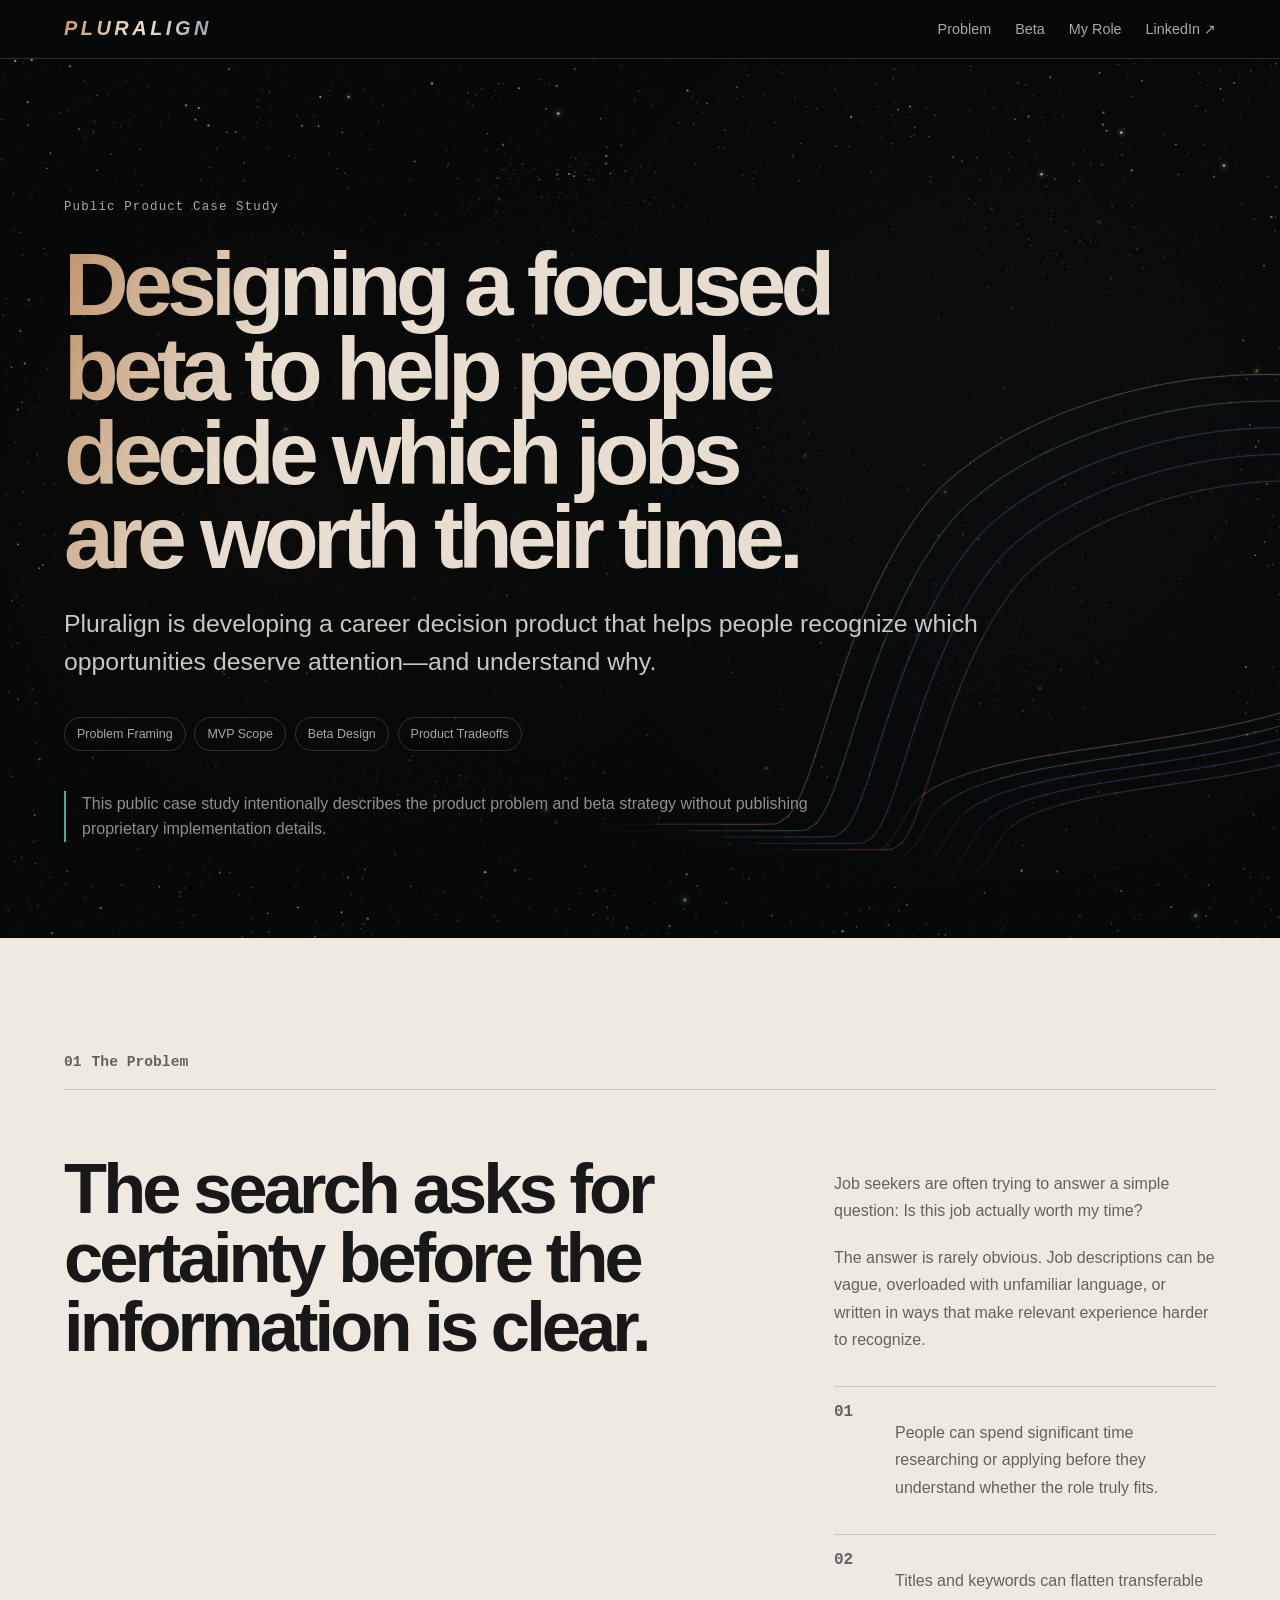
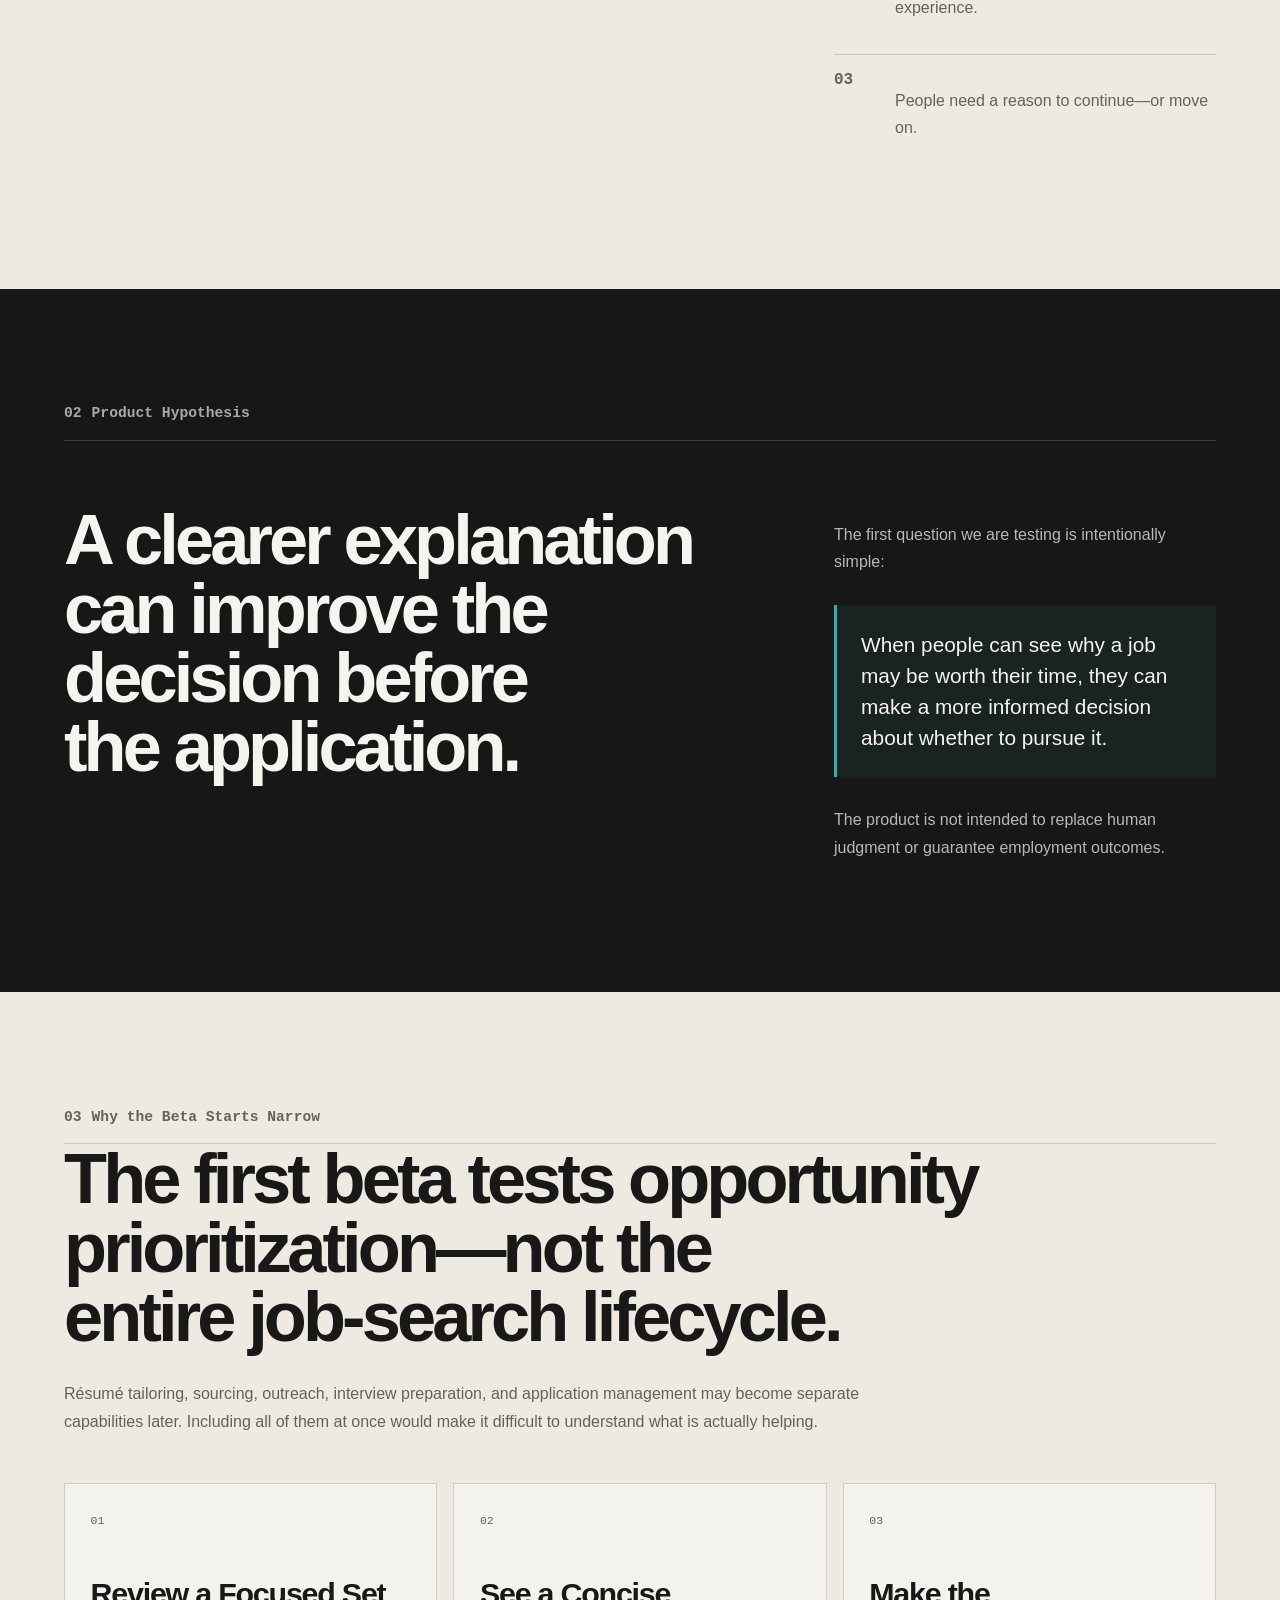
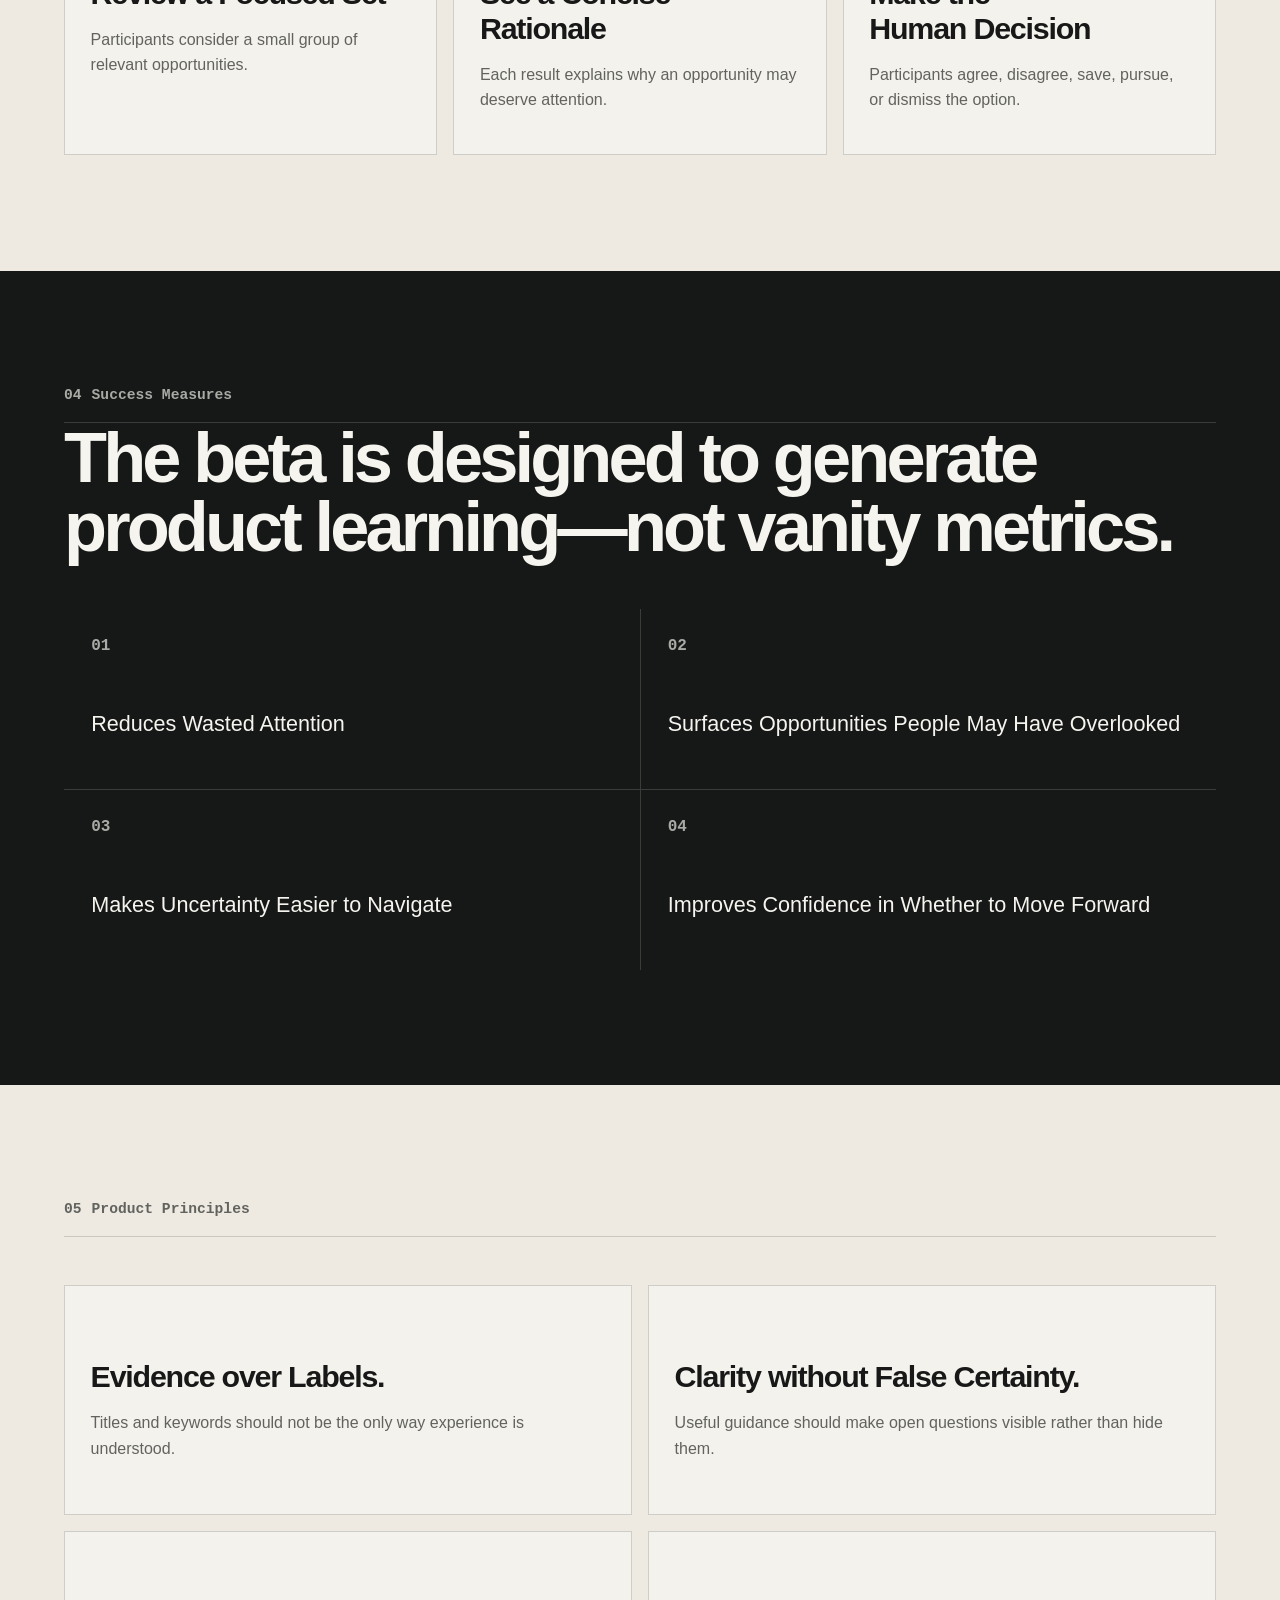
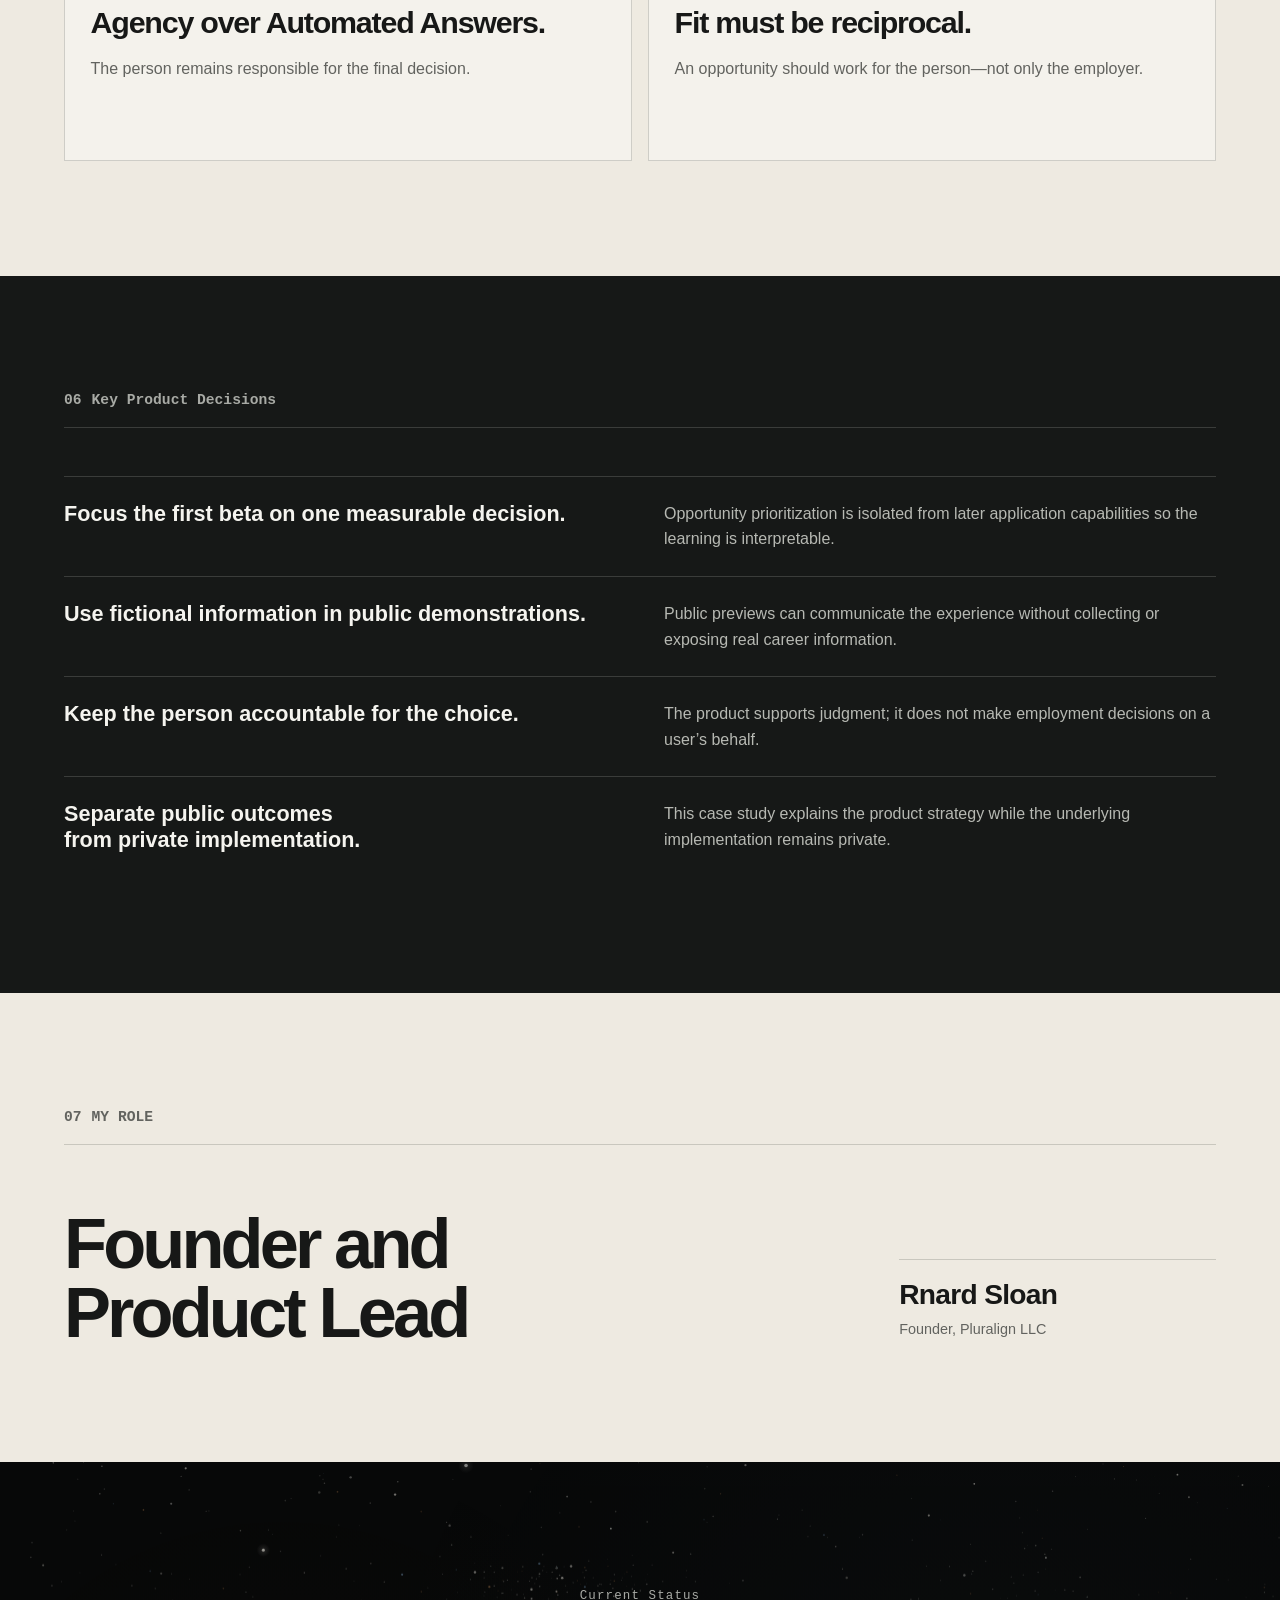
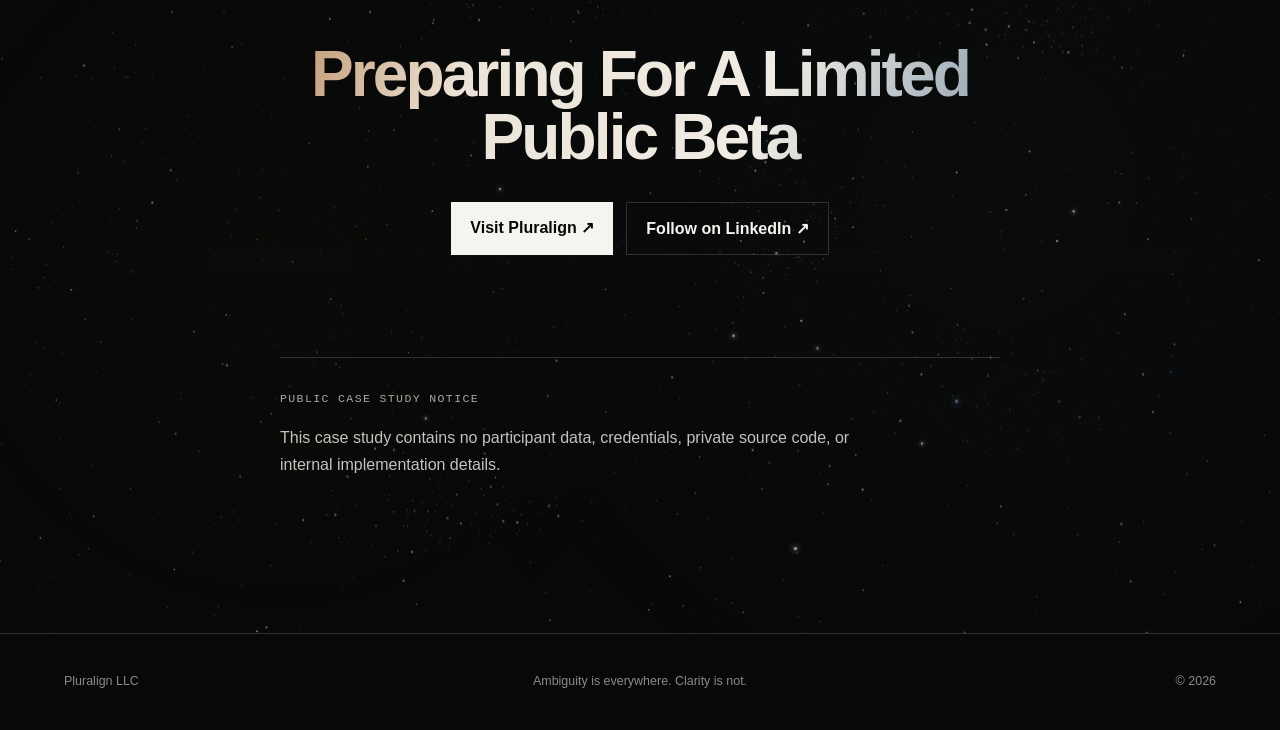
==== commit 136c9901: "Refine premium arcs and case study messaging" ====
--- a/index.html
+++ b/index.html
@@ -6,7 +6,7 @@
   <title>Pluralign — Career Decision Product Case Study</title>
   <meta name="description" content="A public-safe product case study showing how Pluralign scoped a focused beta for career opportunity prioritization." />
   <link rel="icon" href="assets/favicon.svg" type="image/svg+xml" />
-  <link rel="stylesheet" href="styles.css?v=20260731-3" />
+  <link rel="stylesheet" href="styles.css?v=20260731-4" />
 </head>
 <body>
   <a class="skip" href="#main">Skip to Main Content</a>
@@ -24,7 +24,7 @@
     <section class="hero" id="top">
       <canvas class="signal-field signal-field-hero" data-signal-field="hero" aria-hidden="true"></canvas>
       <p class="eyebrow">Public Product Case Study</p>
-      <h1>Designing a focused beta for better opportunity decisions.</h1>
+      <h1>Designing a focused beta to help people decide which jobs are worth their time.</h1>
       <p class="lead">Pluralign is developing a career decision product that helps people recognize which opportunities deserve attention—and understand why.</p>
       <div class="chips"><span>Problem Framing</span><span>MVP Scope</span><span>Beta Design</span><span>Product Tradeoffs</span></div>
       <p class="note">This public case study intentionally describes the product problem and beta strategy without publishing proprietary implementation details.</p>
@@ -35,10 +35,10 @@
       <div class="two-col">
         <h2>The search asks for certainty before the information is clear.</h2>
         <div>
-          <p>Job seekers routinely evaluate opportunities through fragmented descriptions, unfamiliar terminology, incomplete signals, and limited time.</p>
-          <p>Relevant experience can remain hidden when the language of a role differs from the language of the person’s work.</p>
+          <p>Job seekers are often trying to answer a simple question: Is this job actually worth my time?</p>
+          <p>The answer is rarely obvious. Job descriptions can be vague, overloaded with unfamiliar language, or written in ways that make relevant experience harder to recognize.</p>
           <div class="list">
-            <article><b>01</b><p>Attention is spent before the opportunity is fully understood.</p></article>
+            <article><b>01</b><p>People can spend significant time researching or applying before they understand whether the role truly fits.</p></article>
             <article><b>02</b><p>Titles and keywords can flatten transferable experience.</p></article>
             <article><b>03</b><p>People need a reason to continue—or move on.</p></article>
           </div>
@@ -51,8 +51,8 @@
       <div class="two-col">
         <h2>A clearer explanation can improve the decision before the application.</h2>
         <div>
-          <p>The first product hypothesis is deliberately narrow:</p>
-          <blockquote>If people can see why an opportunity may deserve attention, they can invest their time more intentionally.</blockquote>
+          <p>The first question we are testing is intentionally simple:</p>
+          <blockquote>When people can see why a job may be worth their time, they can make a more informed decision about whether to pursue it.</blockquote>
           <p>The product is not intended to replace human judgment or guarantee employment outcomes.</p>
         </div>
       </div>
@@ -130,6 +130,6 @@
   </main>
 
   <footer><span>Pluralign LLC</span><span>Ambiguity is everywhere. Clarity is not.</span><span>© 2026</span></footer>
-  <script src="visual-system.js?v=20260731-3" defer></script>
+  <script src="visual-system.js?v=20260731-4" defer></script>
 </body>
 </html>
--- a/styles.css
+++ b/styles.css
@@ -345,6 +345,25 @@
   outline-offset:5px;
 }
 
+.section-label{
+  align-items:baseline;
+  gap:.55rem;
+  font-size:.76rem;
+  font-weight:600;
+  line-height:1.35;
+}
+.section-label>span,
+.section-label>p{
+  margin:0;
+}
+.section-label>span{
+  flex:none;
+  font-variant-numeric:tabular-nums;
+}
+.lead{
+  max-width:68ch;
+}
+
 .visual-system-ready .hero::before,
 .visual-system-ready .hero::after,
 .visual-system-ready .closing::before,
@@ -380,12 +399,20 @@
     font-size:1rem;
     letter-spacing:.16em;
   }
+  .two-col>div{max-width:62ch}
   .signal-field-hero{opacity:.9}
   .signal-field-closing{opacity:.66}
 }
 
 @media (min-width:700px) and (max-width:800px){
   .hero h1{font-size:clamp(3rem,13vw,4.5rem)}
+}
+
+@media (min-width:801px){
+  .section-label{
+    gap:.625rem;
+    font-size:clamp(.875rem,.82rem + .12vw,.95rem);
+  }
 }
 
 @media (prefers-reduced-motion:reduce){
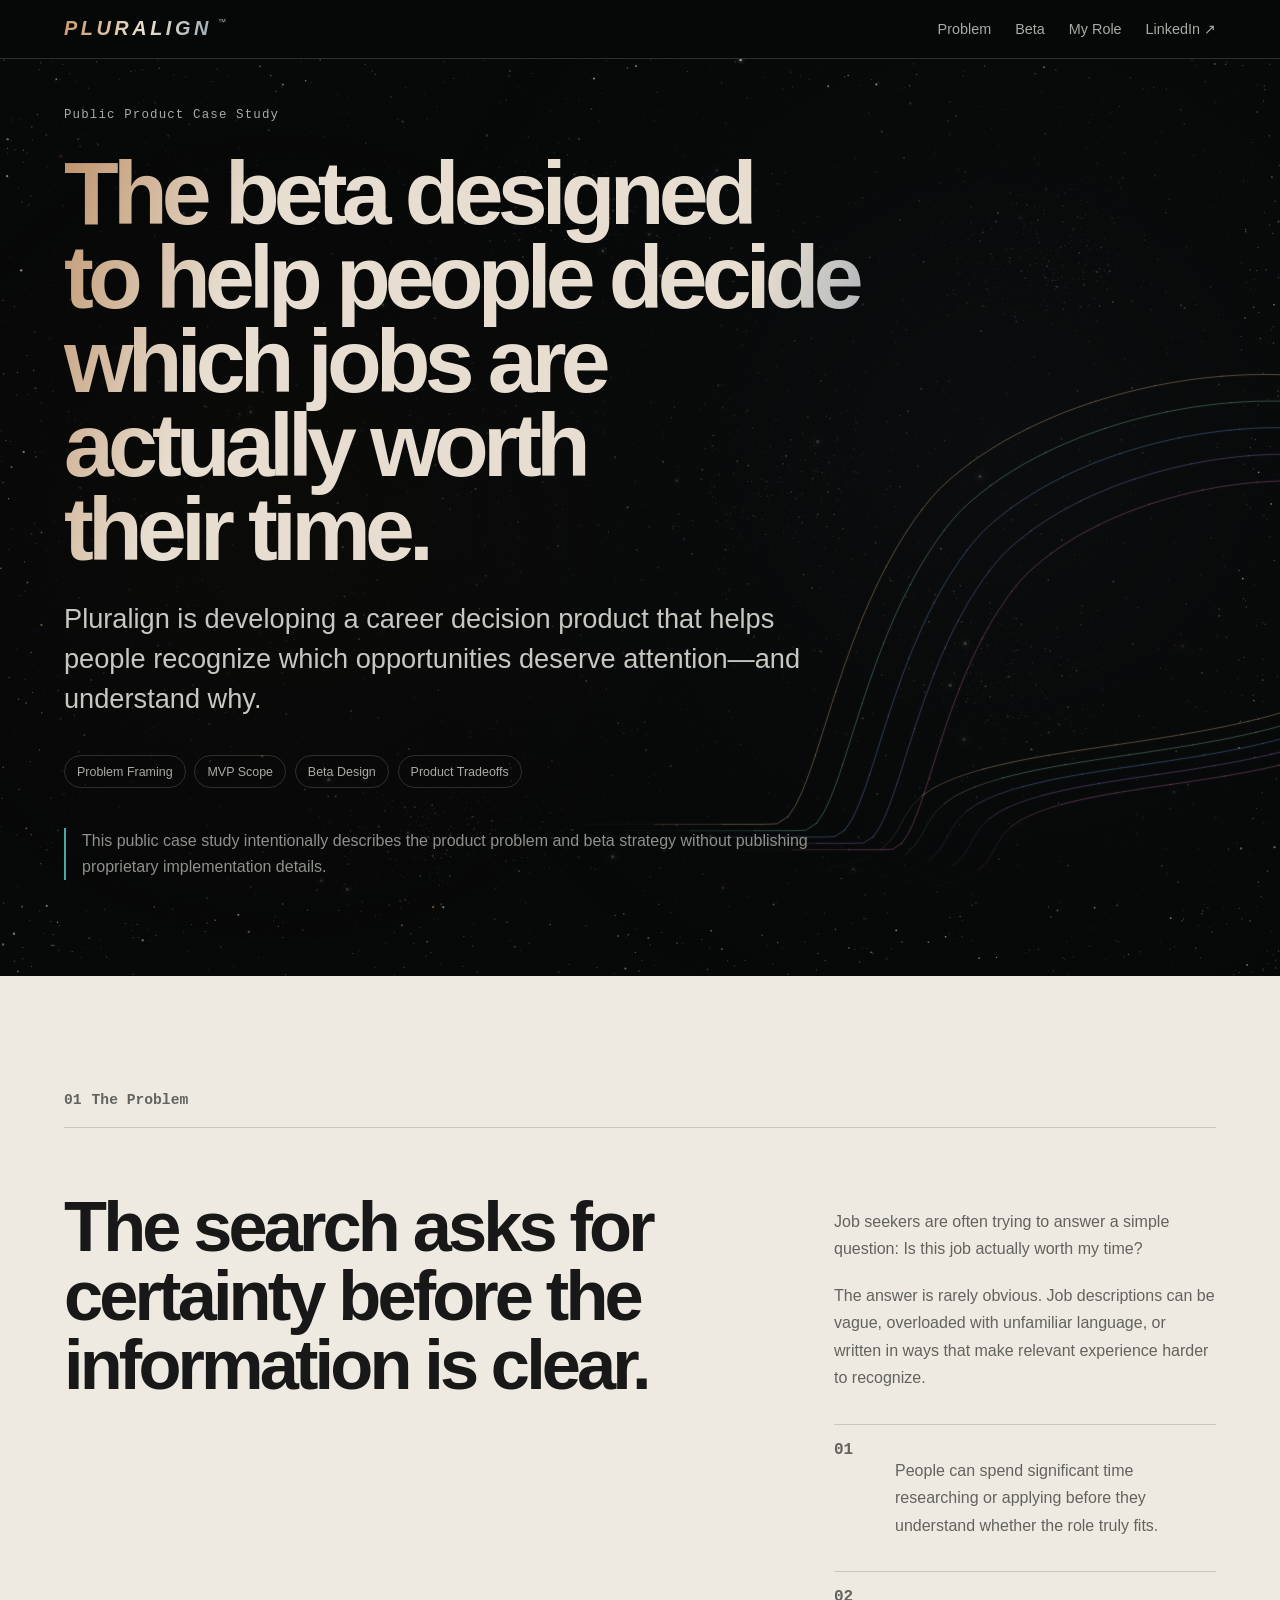
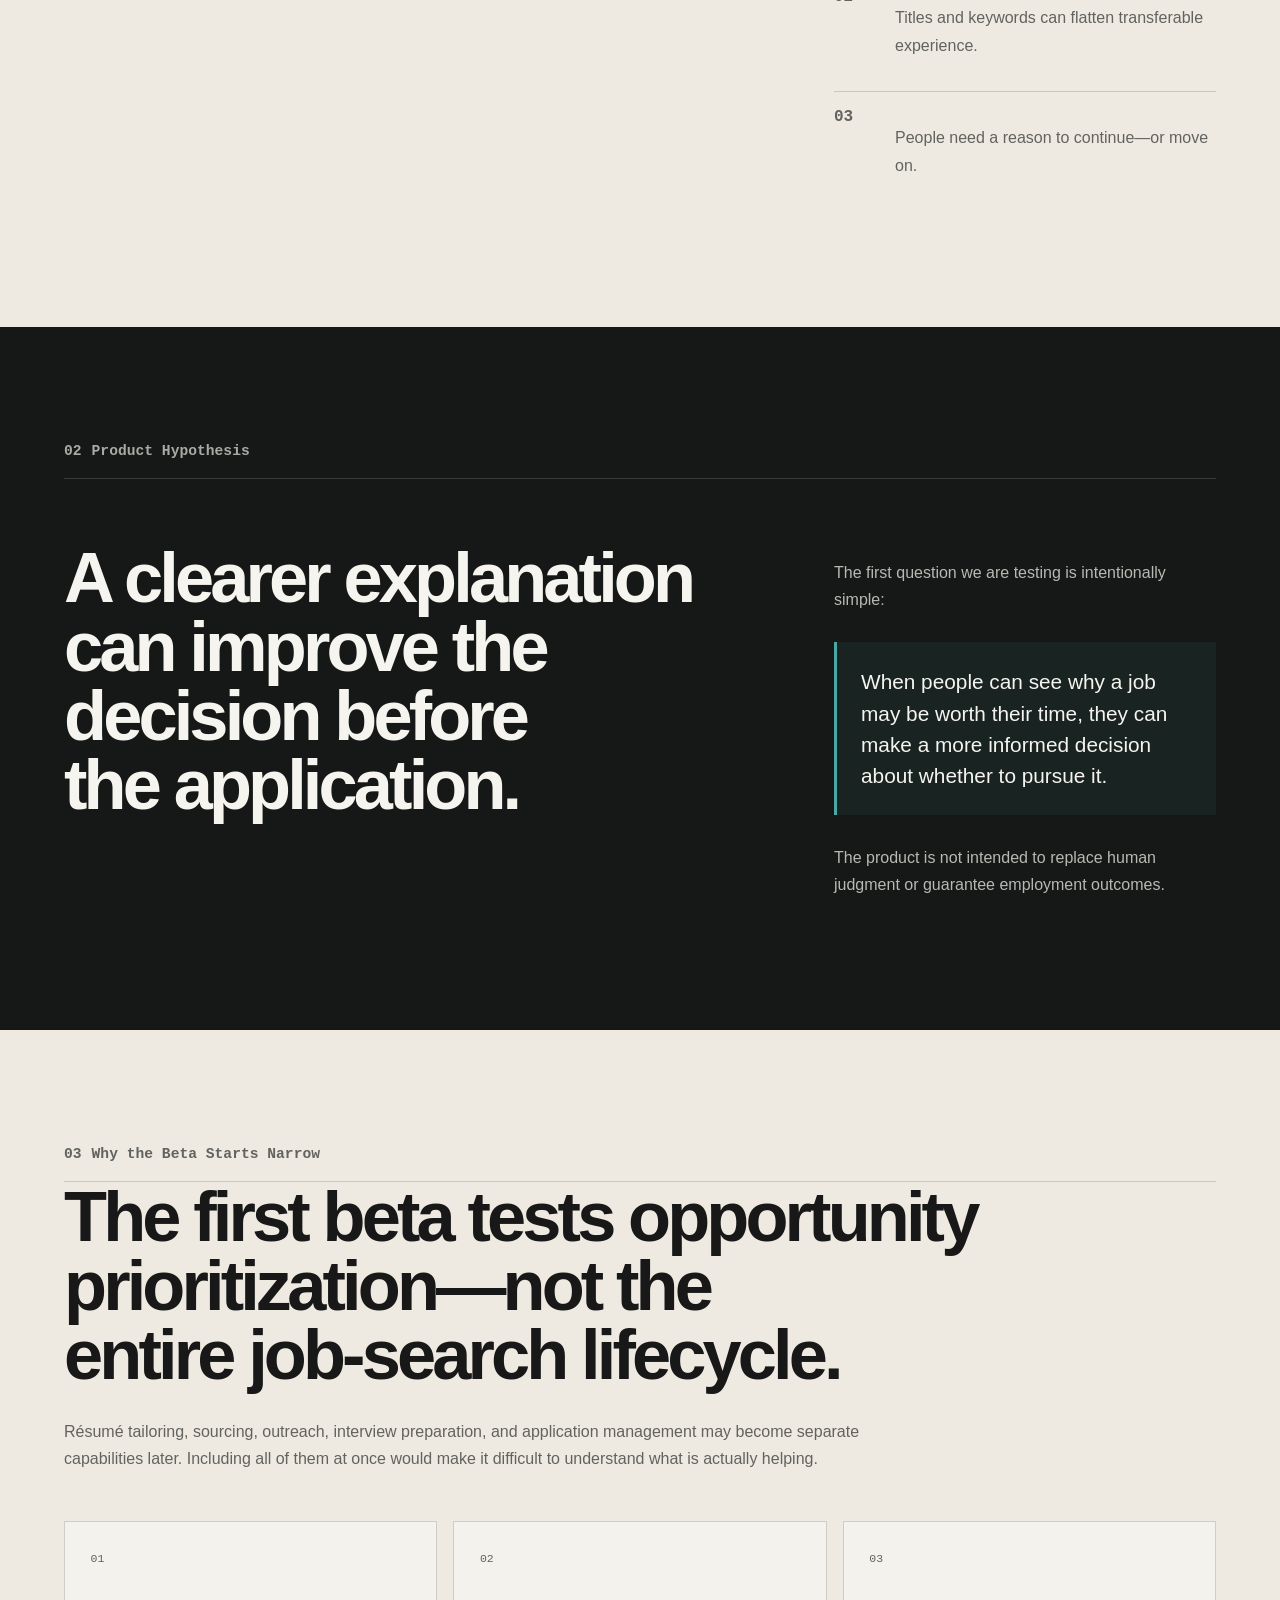
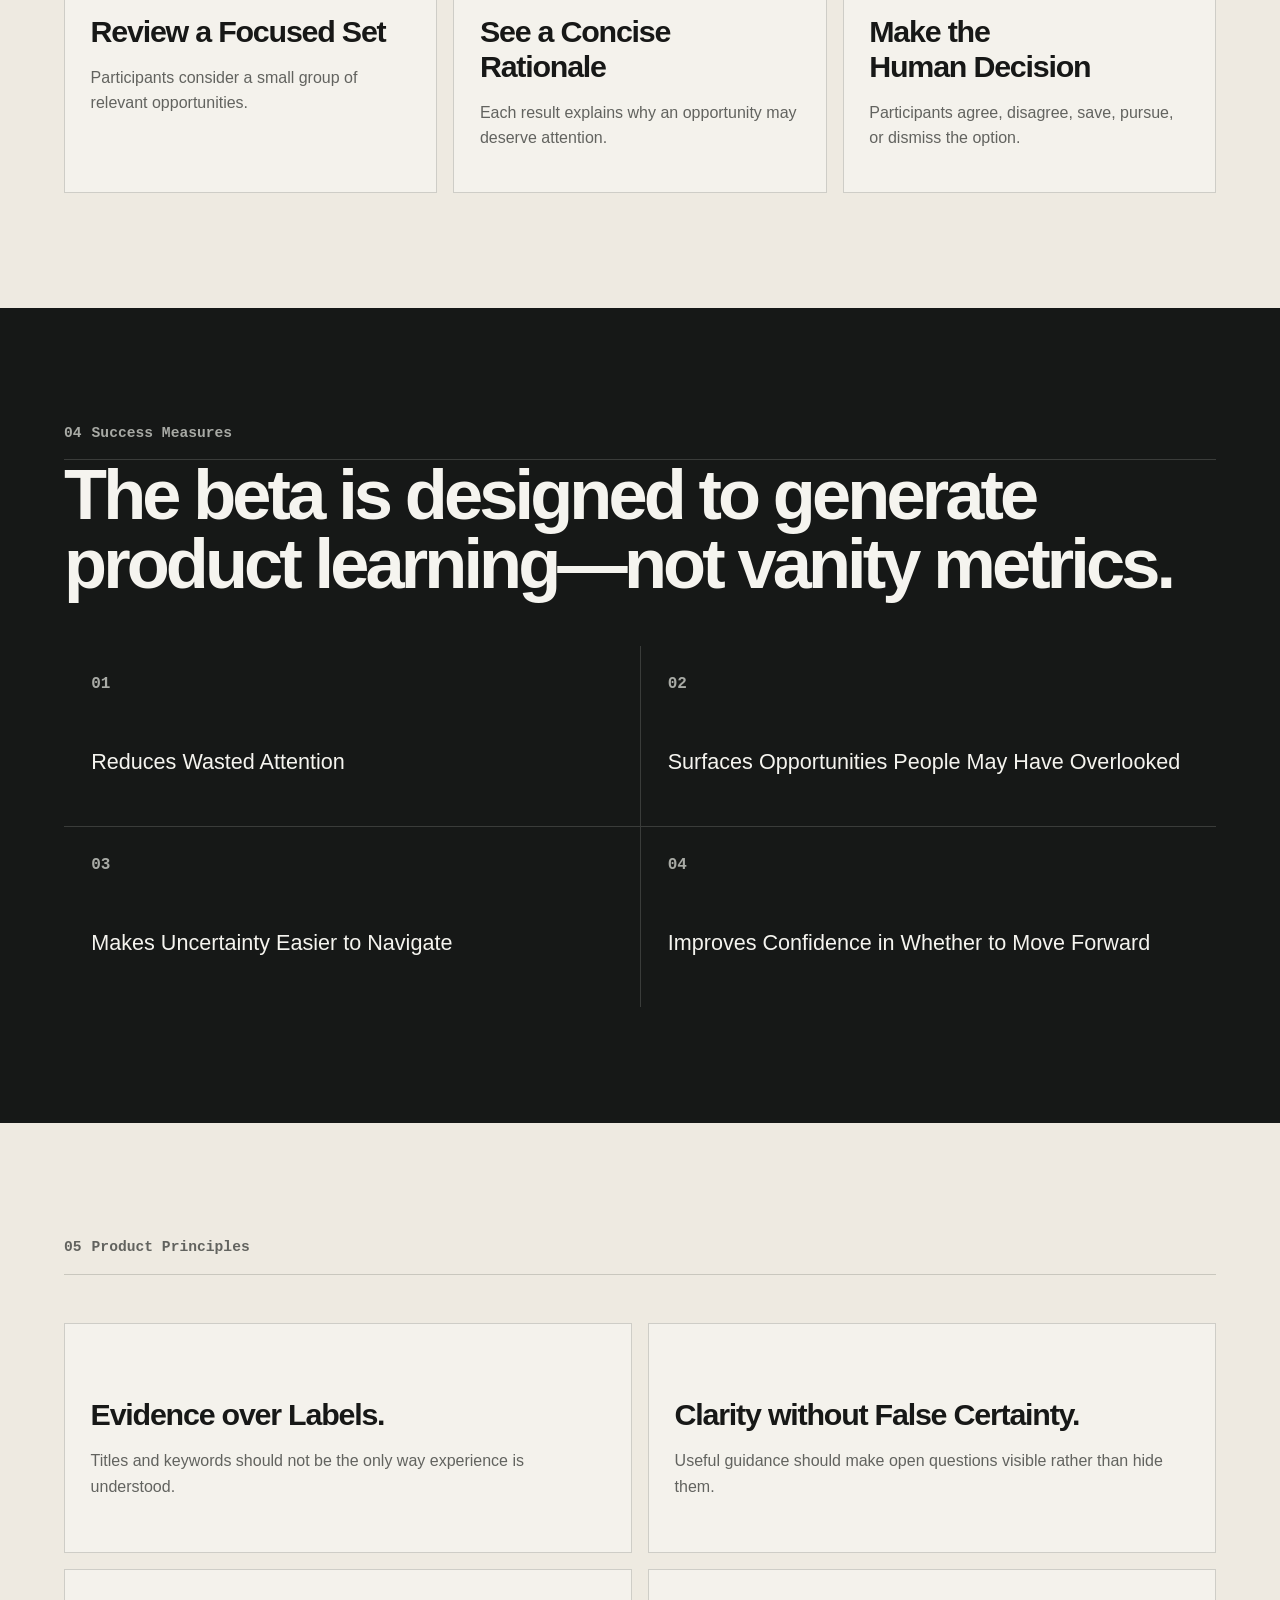
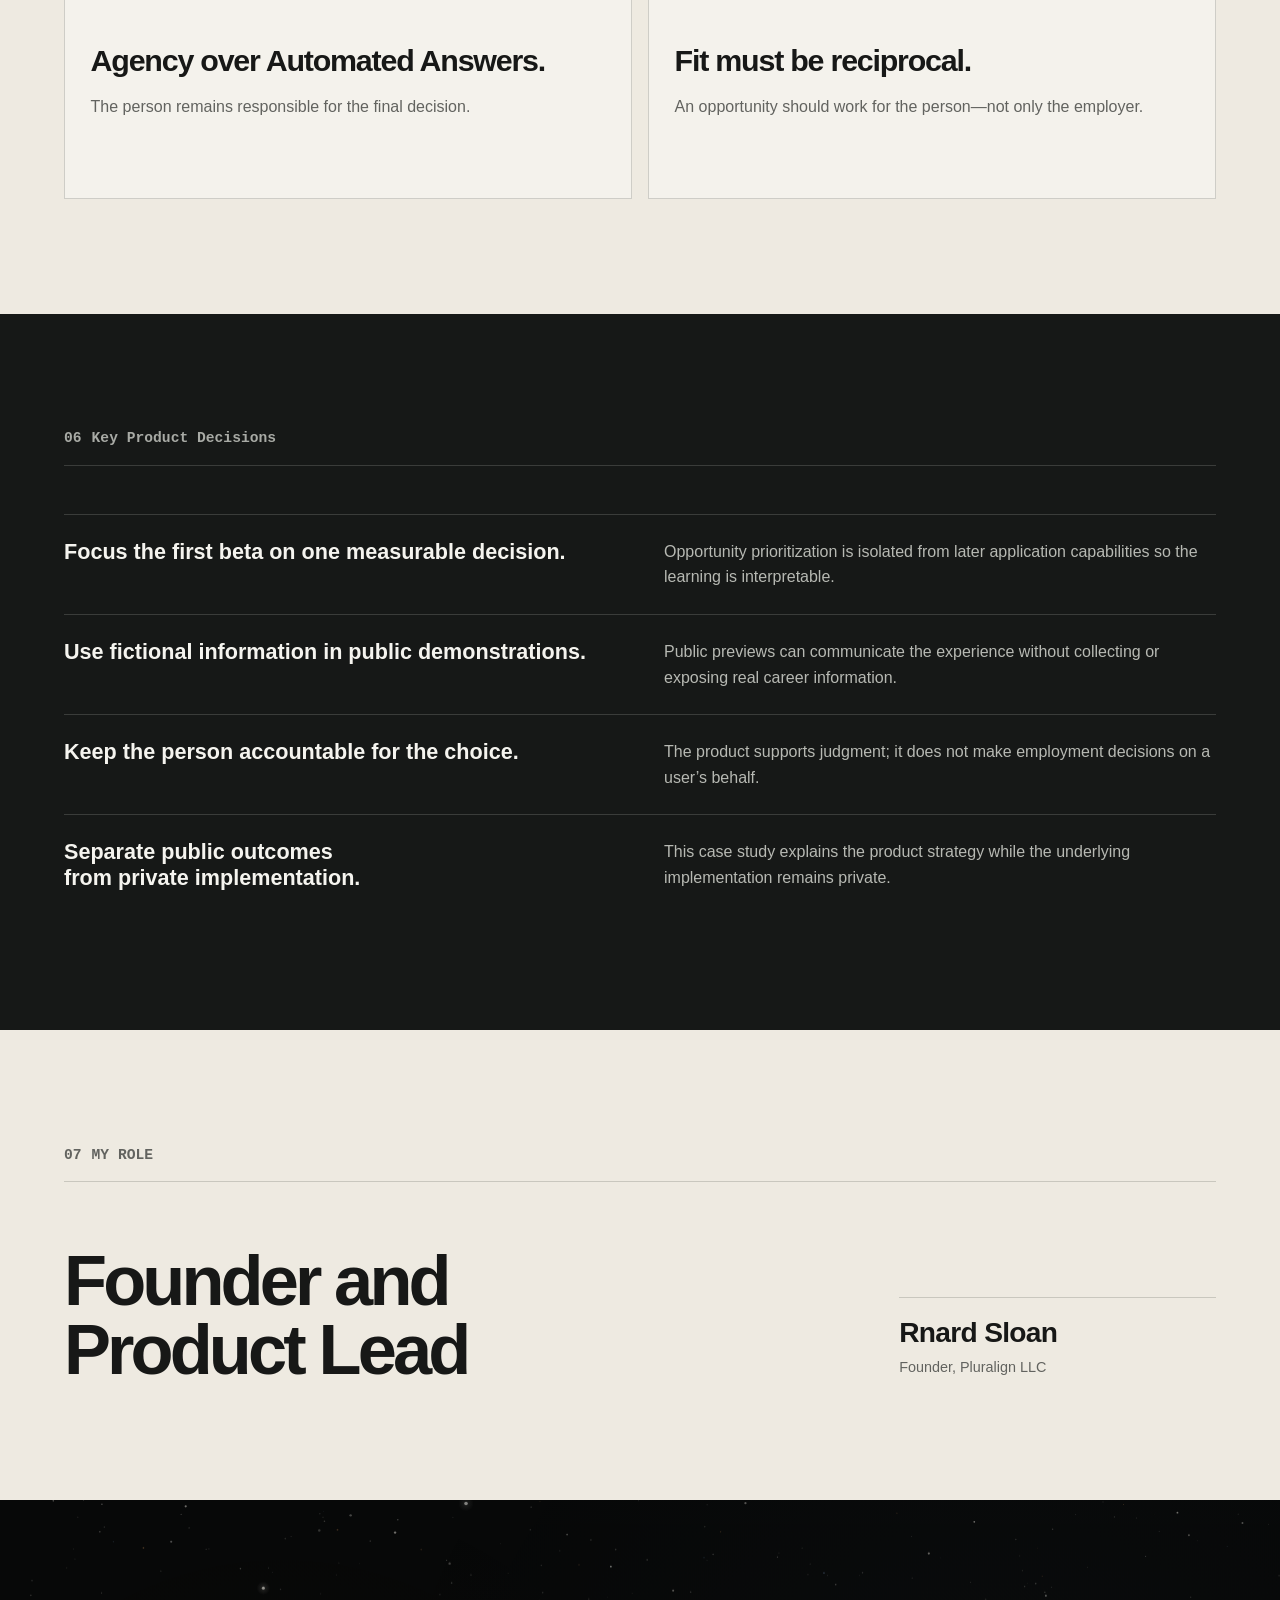
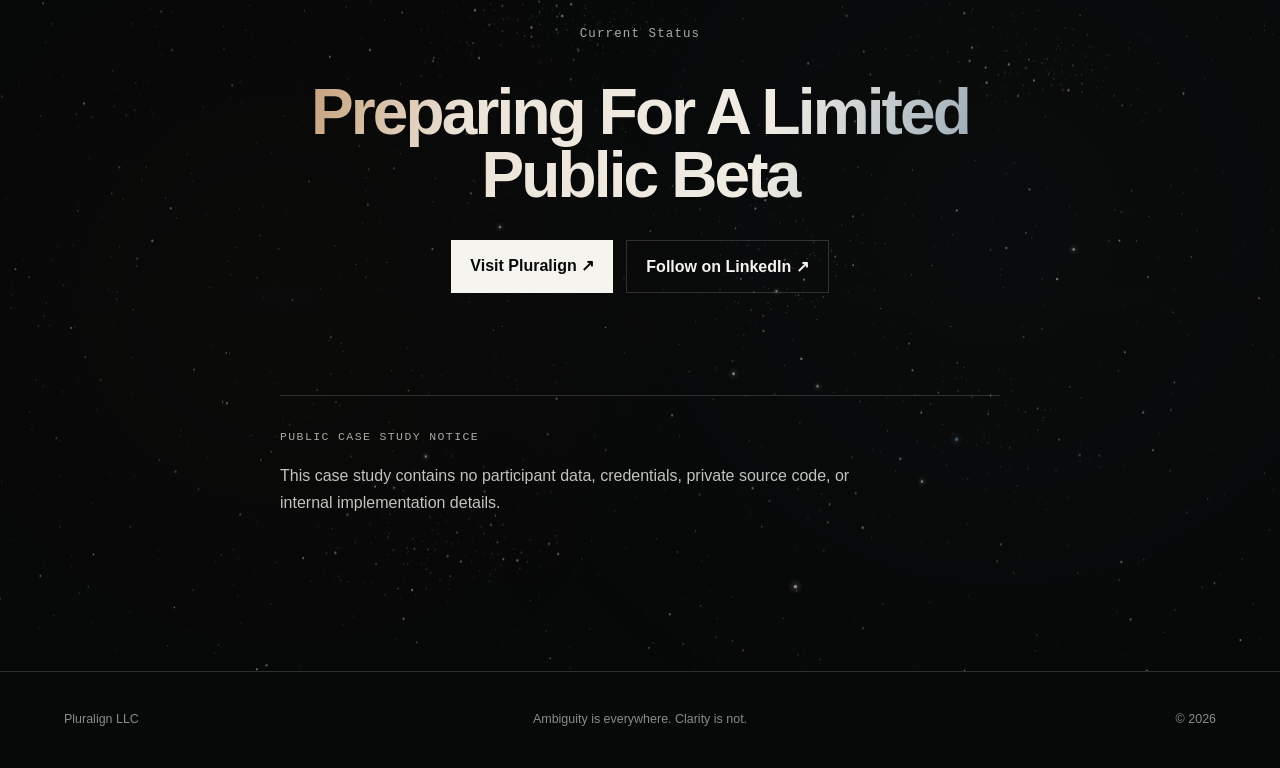
==== commit 51f7c22b: "Refine final Pluralign hero presentation" ====
--- a/index.html
+++ b/index.html
@@ -6,12 +6,12 @@
   <title>Pluralign — Career Decision Product Case Study</title>
   <meta name="description" content="A public-safe product case study showing how Pluralign scoped a focused beta for career opportunity prioritization." />
   <link rel="icon" href="assets/favicon.svg" type="image/svg+xml" />
-  <link rel="stylesheet" href="styles.css?v=20260731-4" />
+  <link rel="stylesheet" href="styles.css?v=20260731-5" />
 </head>
 <body>
   <a class="skip" href="#main">Skip to Main Content</a>
   <header class="header">
-    <a class="brand" href="#top">PLURALIGN</a>
+    <a class="brand" href="#top" aria-label="Pluralign trademark">PLURALIGN<sup class="brand-mark" aria-hidden="true">™</sup></a>
     <nav aria-label="Primary Navigation">
       <a href="#problem">Problem</a>
       <a href="#beta">Beta</a>
@@ -24,7 +24,7 @@
     <section class="hero" id="top">
       <canvas class="signal-field signal-field-hero" data-signal-field="hero" aria-hidden="true"></canvas>
       <p class="eyebrow">Public Product Case Study</p>
-      <h1>Designing a focused beta to help people decide which jobs are worth their time.</h1>
+      <h1><span class="hero-title-line">The beta designed</span> <span class="hero-title-line">to help people decide</span> <span class="hero-title-line">which jobs are</span> <span class="hero-title-line">actually worth</span> <span class="hero-title-line">their time.</span></h1>
       <p class="lead">Pluralign is developing a career decision product that helps people recognize which opportunities deserve attention—and understand why.</p>
       <div class="chips"><span>Problem Framing</span><span>MVP Scope</span><span>Beta Design</span><span>Product Tradeoffs</span></div>
       <p class="note">This public case study intentionally describes the product problem and beta strategy without publishing proprietary implementation details.</p>
--- a/styles.css
+++ b/styles.css
@@ -277,13 +277,15 @@
   --wordmark-a:#c99b70;
   --wordmark-b:#eadfce;
   --wordmark-c:#91a3b2;
+  position:relative;
+  display:inline-block;
   color:var(--wordmark-b);
   font-size:clamp(1.1rem,1.55vw,1.35rem);
   font-style:italic;
   font-weight:650;
   letter-spacing:.18em;
   line-height:1;
-  padding-right:.18em;
+  padding-right:.5em;
   text-transform:uppercase;
   white-space:nowrap;
   transition:
@@ -292,6 +294,19 @@
     --wordmark-c 900ms ease,
     color 900ms ease;
 }
+.brand-mark{
+  position:absolute;
+  inset-inline-start:calc(100% - .47em);
+  top:-.18em;
+  color:inherit;
+  font-size:.42em;
+  font-style:normal;
+  font-weight:500;
+  letter-spacing:0;
+  line-height:1;
+  opacity:.78;
+  -webkit-text-fill-color:currentColor;
+}
 .brand[data-tone="problem"]{
   --wordmark-a:#d5a067;
   --wordmark-b:#e7dac8;
@@ -362,6 +377,25 @@
 }
 .lead{
   max-width:68ch;
+}
+
+.hero{
+  padding-top:clamp(3rem,3.8vw,3.5rem);
+}
+.hero>.eyebrow{
+  margin-top:0;
+}
+.hero h1{
+  max-width:min(63vw,980px);
+}
+
+@media (min-width:801px){
+  .hero-title-line{display:block}
+  .lead{
+    max-width:min(780px,58ch);
+    font-size:clamp(1.45rem,.7rem + 1.25vw,1.9rem);
+    line-height:1.48;
+  }
 }
 
 .visual-system-ready .hero::before,
@@ -399,6 +433,12 @@
     font-size:1rem;
     letter-spacing:.16em;
   }
+  .hero{
+    padding-top:3.75rem;
+  }
+  .hero h1{
+    max-width:100%;
+  }
   .two-col>div{max-width:62ch}
   .signal-field-hero{opacity:.9}
   .signal-field-closing{opacity:.66}
@@ -413,6 +453,10 @@
     gap:.625rem;
     font-size:clamp(.875rem,.82rem + .12vw,.95rem);
   }
+}
+
+@media (max-height:720px) and (min-width:801px){
+  .hero{padding-top:2.75rem}
 }
 
 @media (prefers-reduced-motion:reduce){
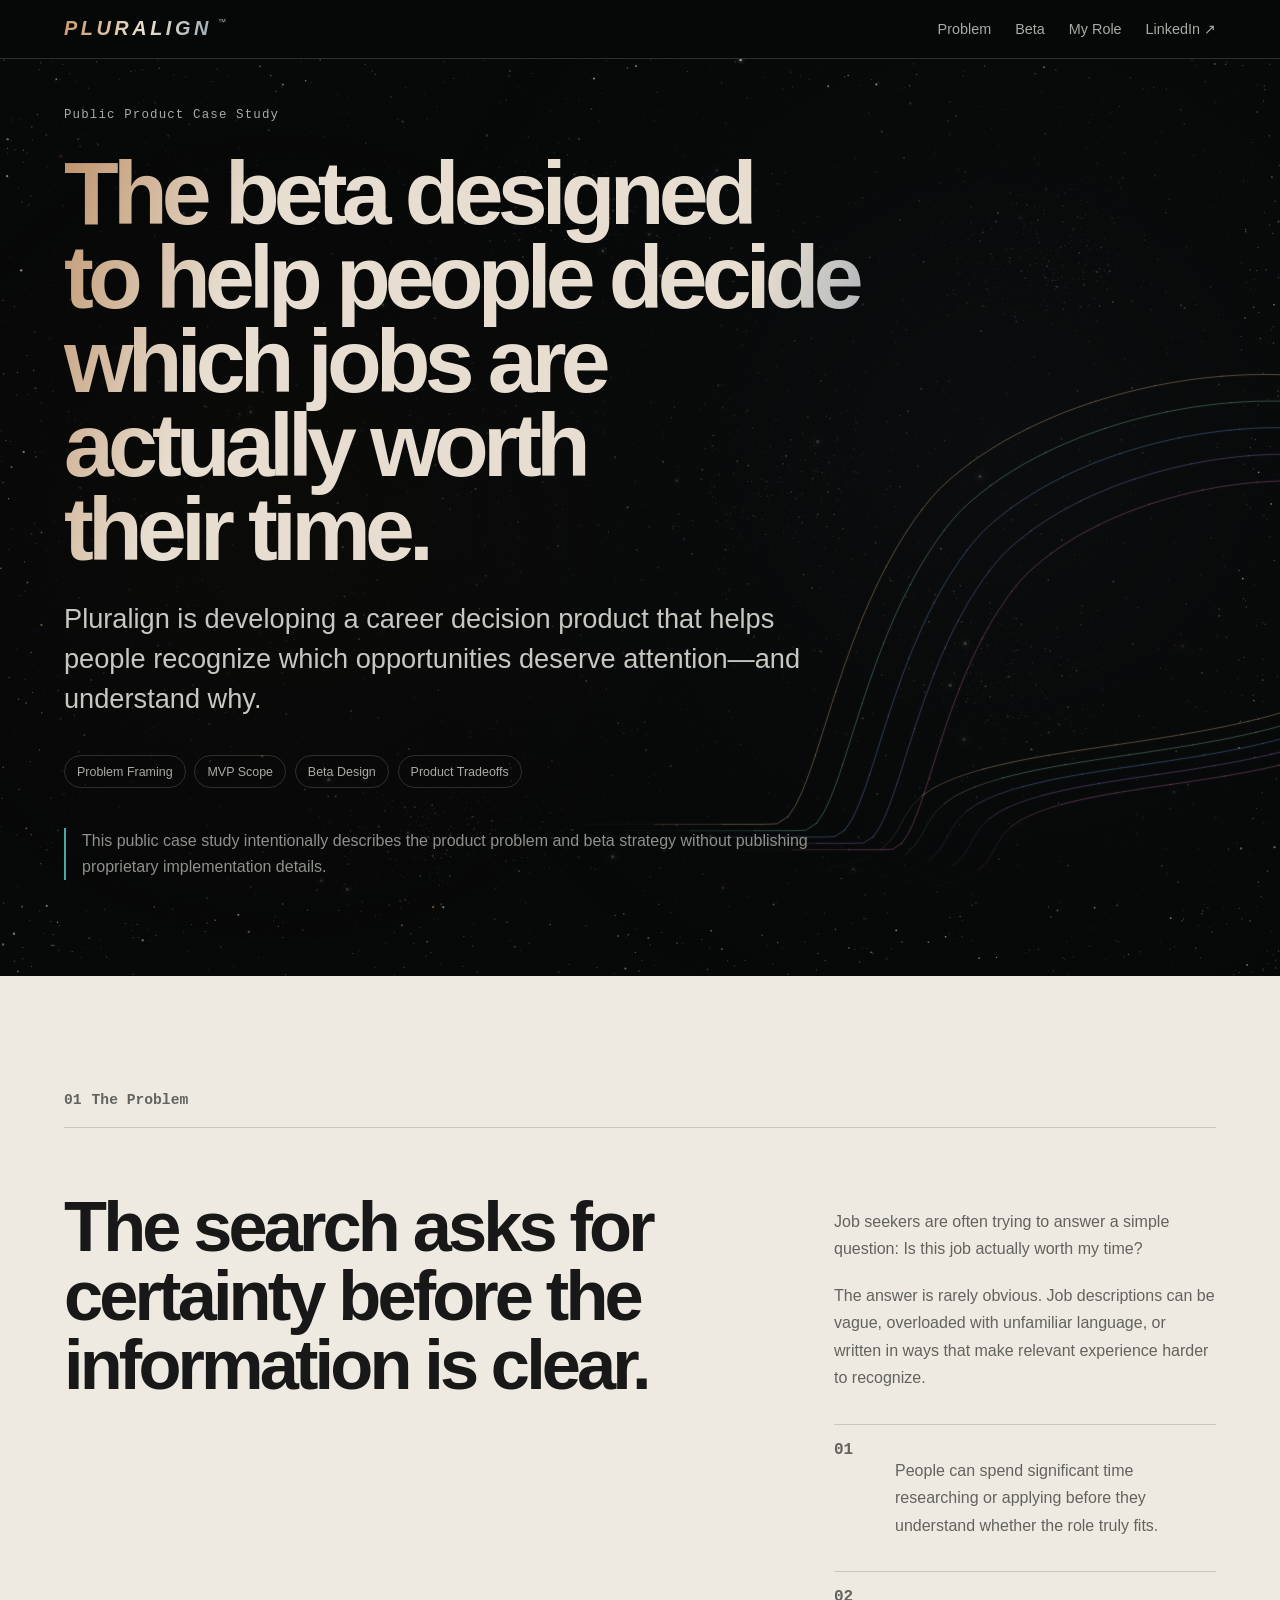
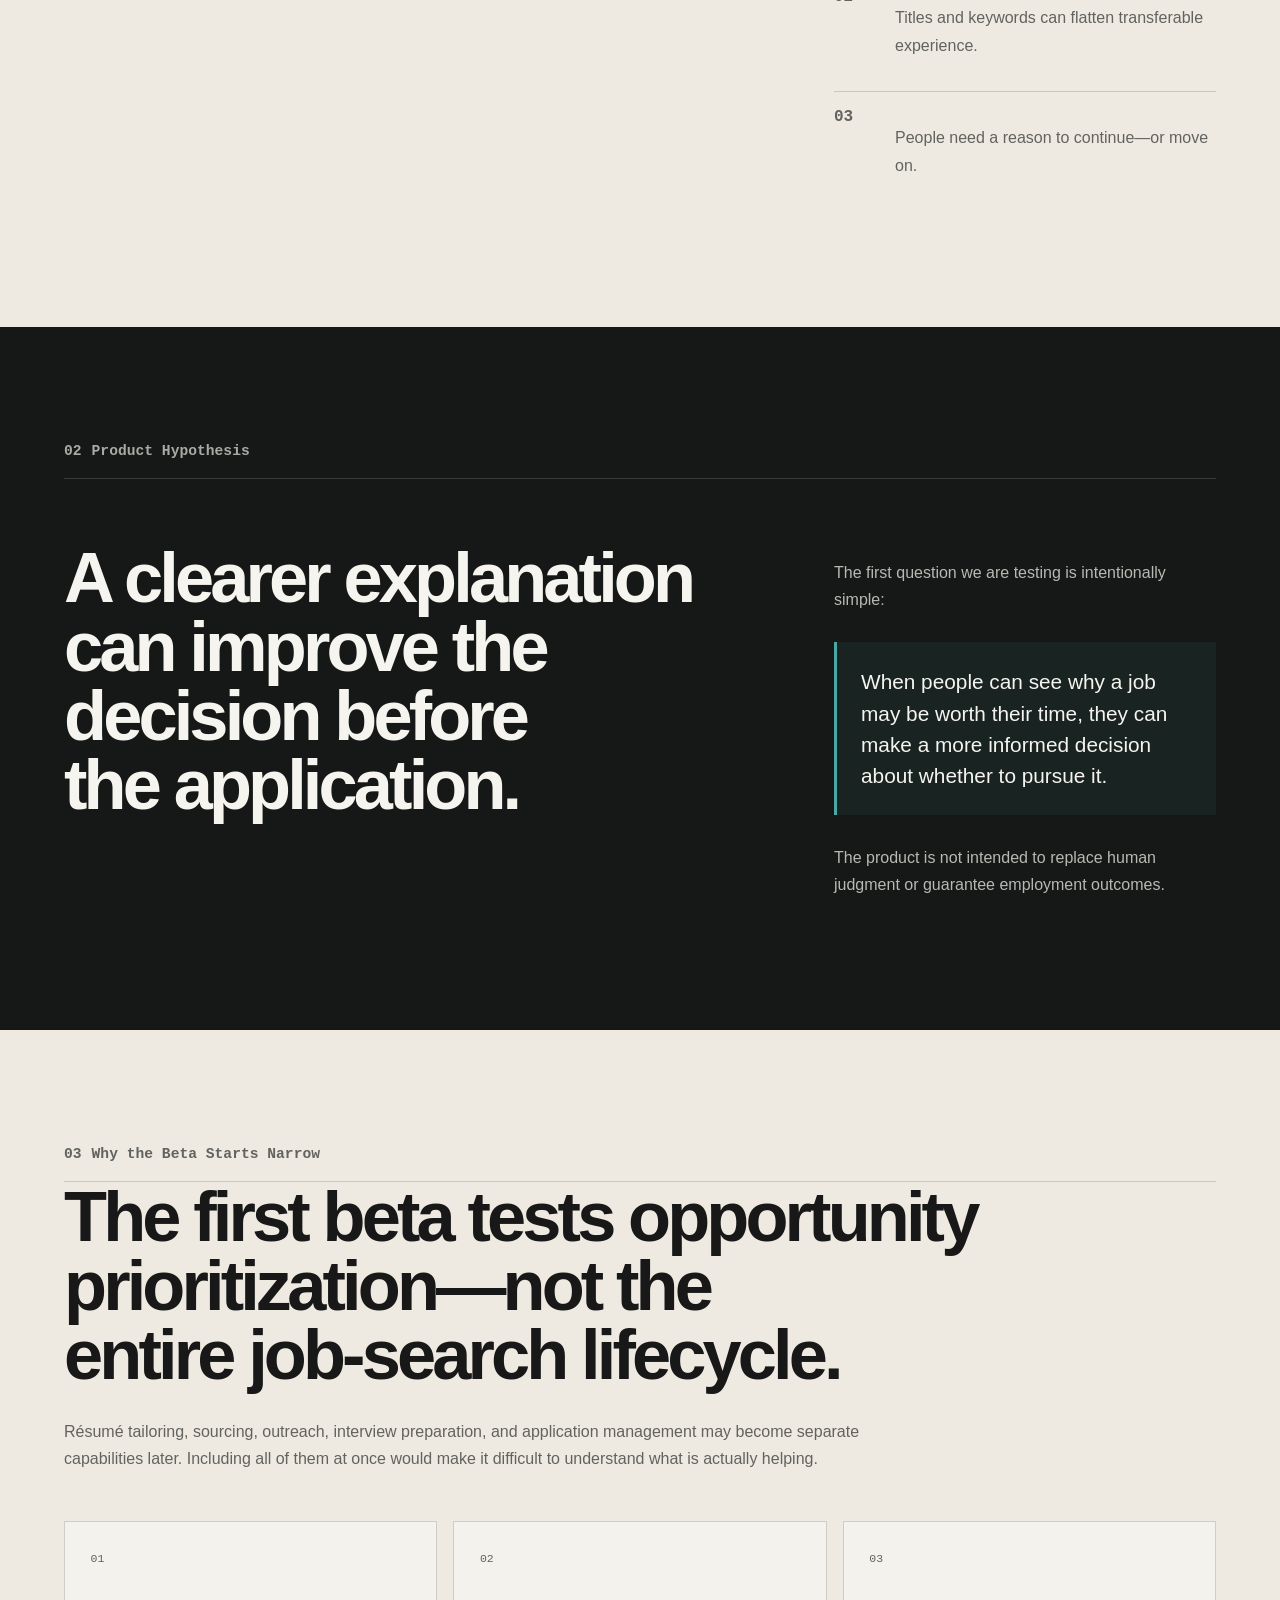
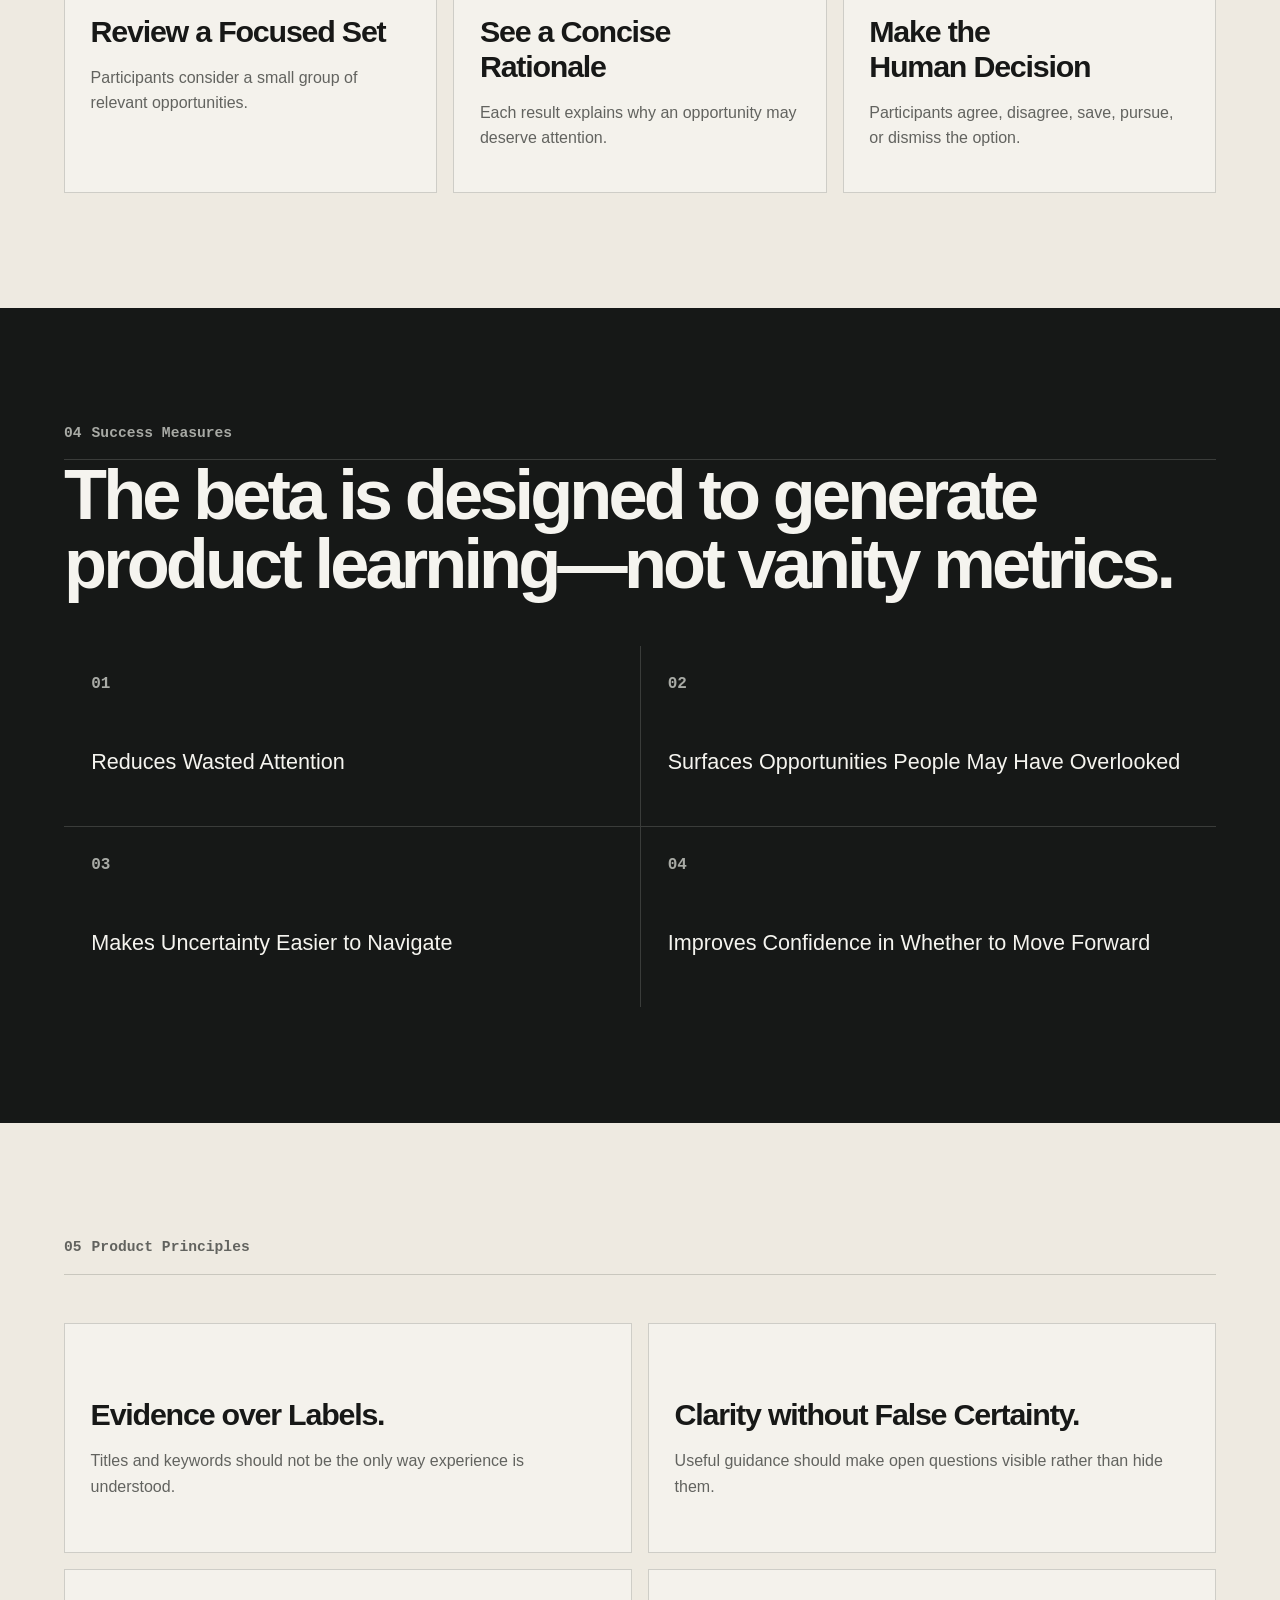
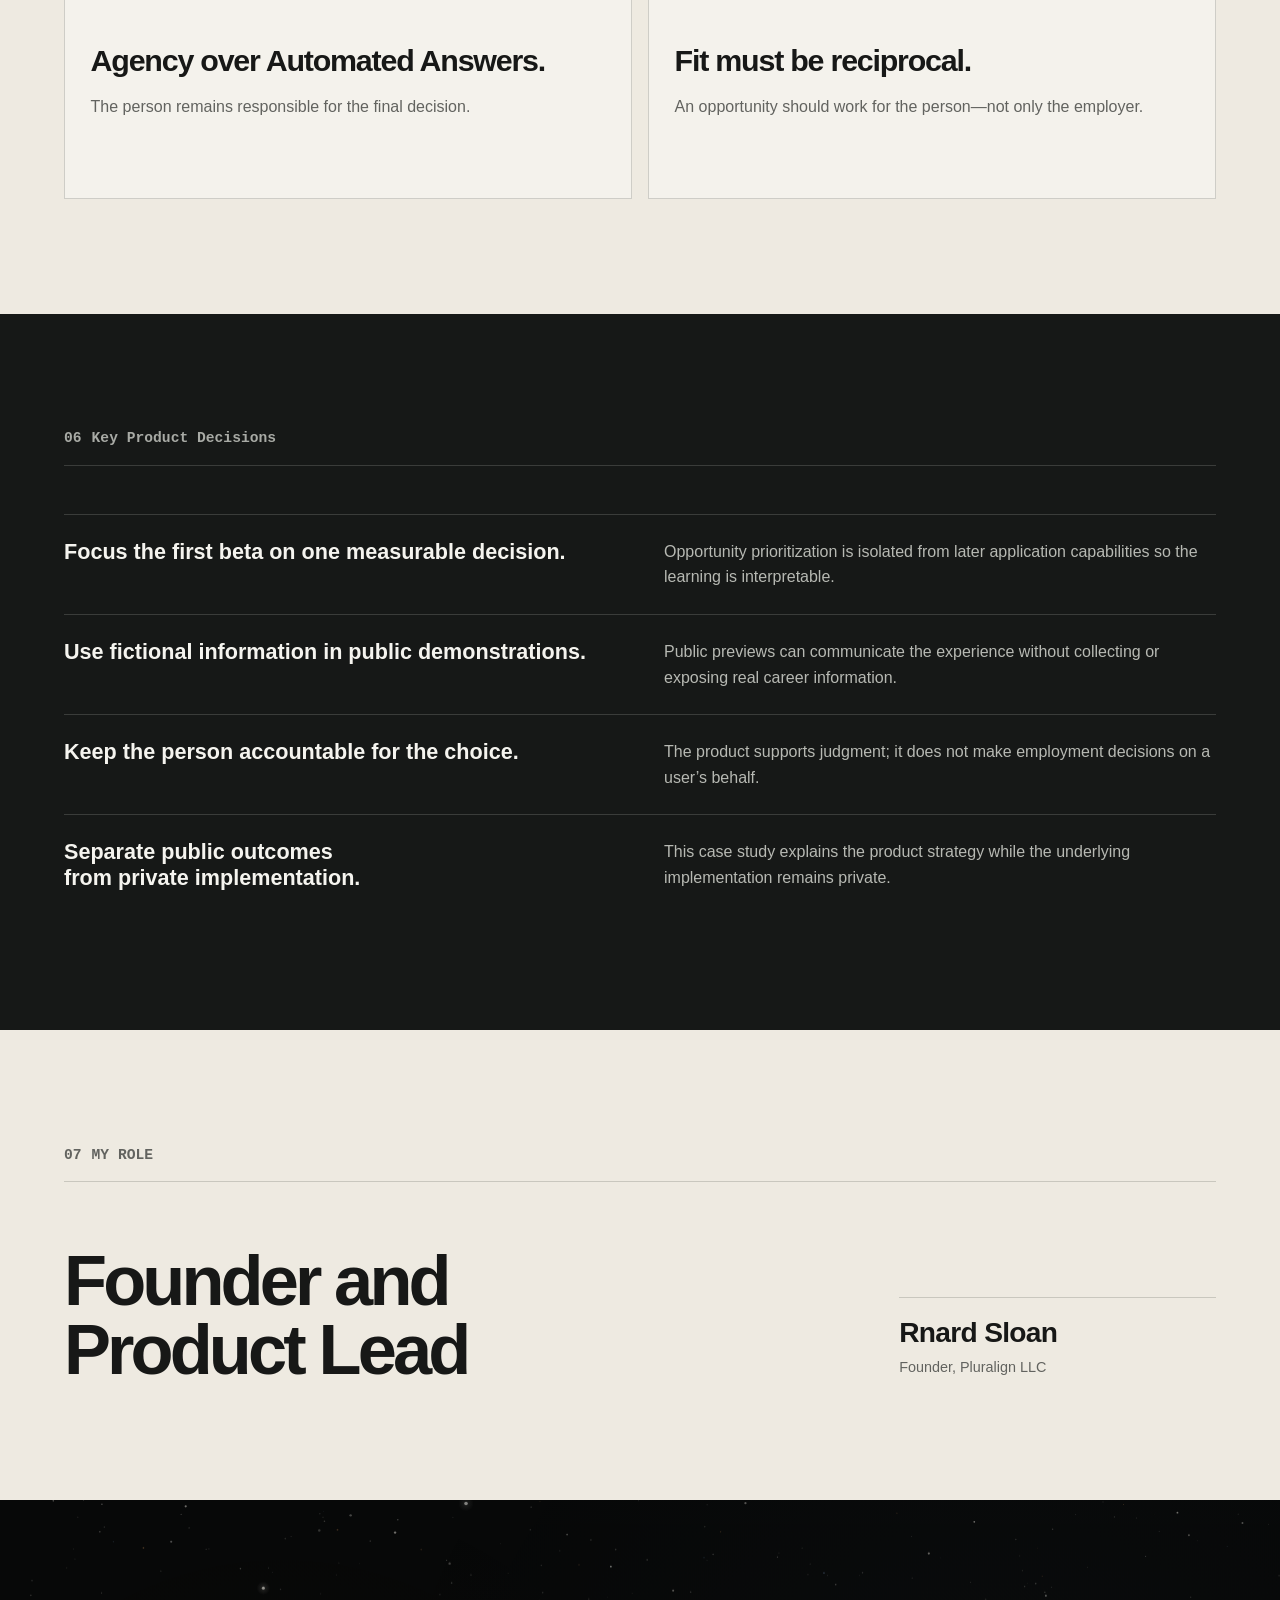
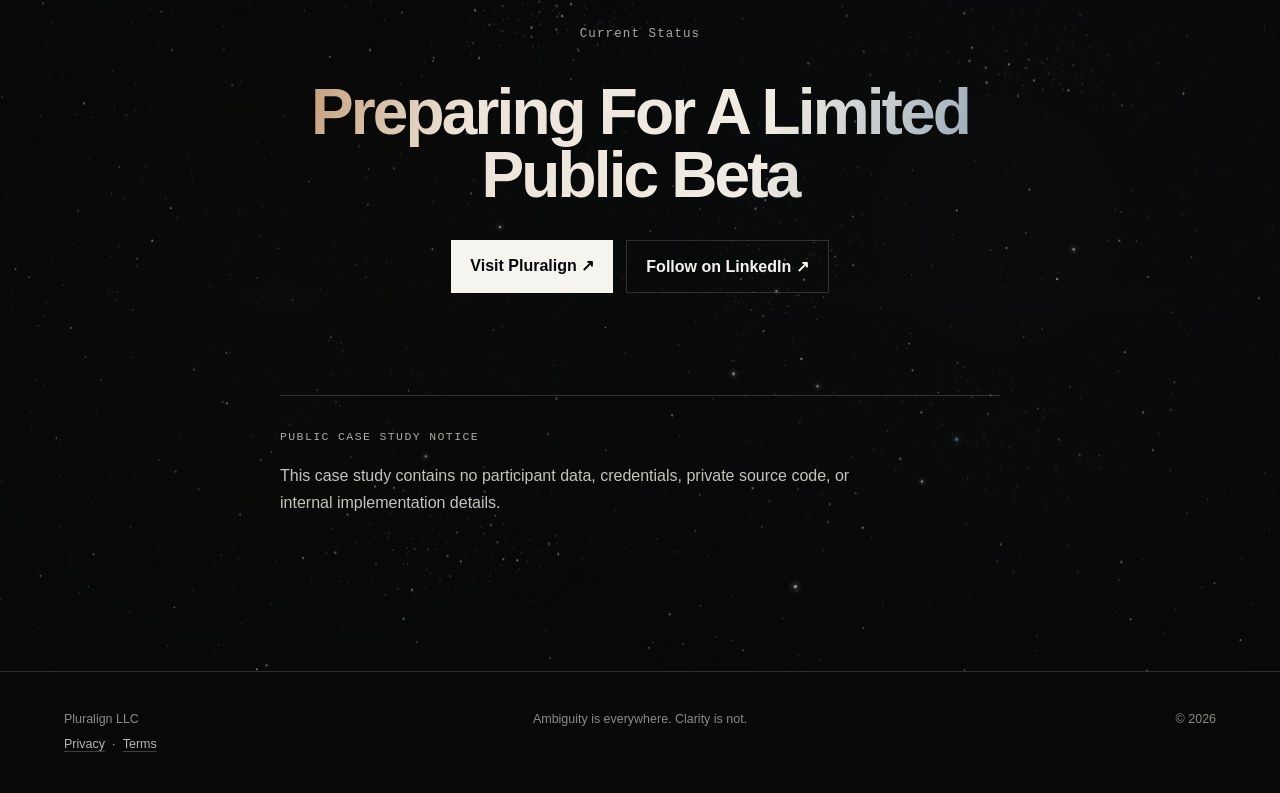
==== commit baff6022: "Add beta legal page placeholders" ====
--- a/index.html
+++ b/index.html
@@ -6,7 +6,7 @@
   <title>Pluralign — Career Decision Product Case Study</title>
   <meta name="description" content="A public-safe product case study showing how Pluralign scoped a focused beta for career opportunity prioritization." />
   <link rel="icon" href="assets/favicon.svg" type="image/svg+xml" />
-  <link rel="stylesheet" href="styles.css?v=20260731-5" />
+  <link rel="stylesheet" href="styles.css?v=20260801-1" />
 </head>
 <body>
   <a class="skip" href="#main">Skip to Main Content</a>
@@ -129,7 +129,18 @@
     </section>
   </main>
 
-  <footer><span>Pluralign LLC</span><span>Ambiguity is everywhere. Clarity is not.</span><span>© 2026</span></footer>
+  <footer>
+    <div class="footer-identity">
+      <span>Pluralign LLC</span>
+      <nav class="footer-legal" aria-label="Legal">
+        <a href="https://beta.getpluralign.com/privacy">Privacy</a>
+        <span aria-hidden="true">·</span>
+        <a href="https://beta.getpluralign.com/terms">Terms</a>
+      </nav>
+    </div>
+    <span class="footer-motto">Ambiguity is everywhere. Clarity is not.</span>
+    <span class="footer-copyright">© 2026</span>
+  </footer>
   <script src="visual-system.js?v=20260731-4" defer></script>
 </body>
 </html>
--- a/styles.css
+++ b/styles.css
@@ -471,3 +471,69 @@
     -webkit-text-fill-color:CanvasText;
   }
 }
+
+/* Persistent legal navigation */
+.footer-identity{
+  display:flex;
+  flex-direction:column;
+  align-items:flex-start;
+  gap:.7rem;
+}
+.footer-legal{
+  display:flex;
+  align-items:center;
+  gap:.45rem;
+  color:#b4b6b0;
+  white-space:nowrap;
+}
+.footer-legal a{
+  text-decoration:underline;
+  text-decoration-color:rgba(180,182,176,.32);
+  text-underline-offset:.24em;
+  transition:color 180ms ease,text-decoration-color 180ms ease;
+}
+.footer-legal a:hover{
+  color:var(--white);
+  text-decoration-color:currentColor;
+}
+.footer-legal a:focus-visible{
+  outline:2px solid var(--white);
+  outline-offset:4px;
+}
+.legal-body{
+  min-height:100vh;
+  display:flex;
+  flex-direction:column;
+}
+.legal-main{flex:1}
+.legal-page{
+  min-height:clamp(520px,72vh,760px);
+  padding-block:clamp(6rem,10vw,10rem);
+}
+.legal-page h1{
+  max-width:900px;
+  margin:0;
+  font-size:clamp(3.5rem,8vw,7.5rem);
+  line-height:.96;
+  letter-spacing:-.055em;
+}
+.legal-page .legal-status{
+  max-width:62ch;
+  margin:2rem 0 0;
+  color:#c2c4be;
+  font-size:clamp(1.05rem,1rem + .35vw,1.35rem);
+  line-height:1.65;
+}
+
+@media (max-width:800px){
+  footer{gap:1.4rem}
+  .footer-identity{gap:.6rem}
+  .legal-page{
+    min-height:600px;
+    padding-block:5.5rem;
+  }
+}
+
+@media (prefers-reduced-motion:reduce){
+  .footer-legal a{transition:none}
+}
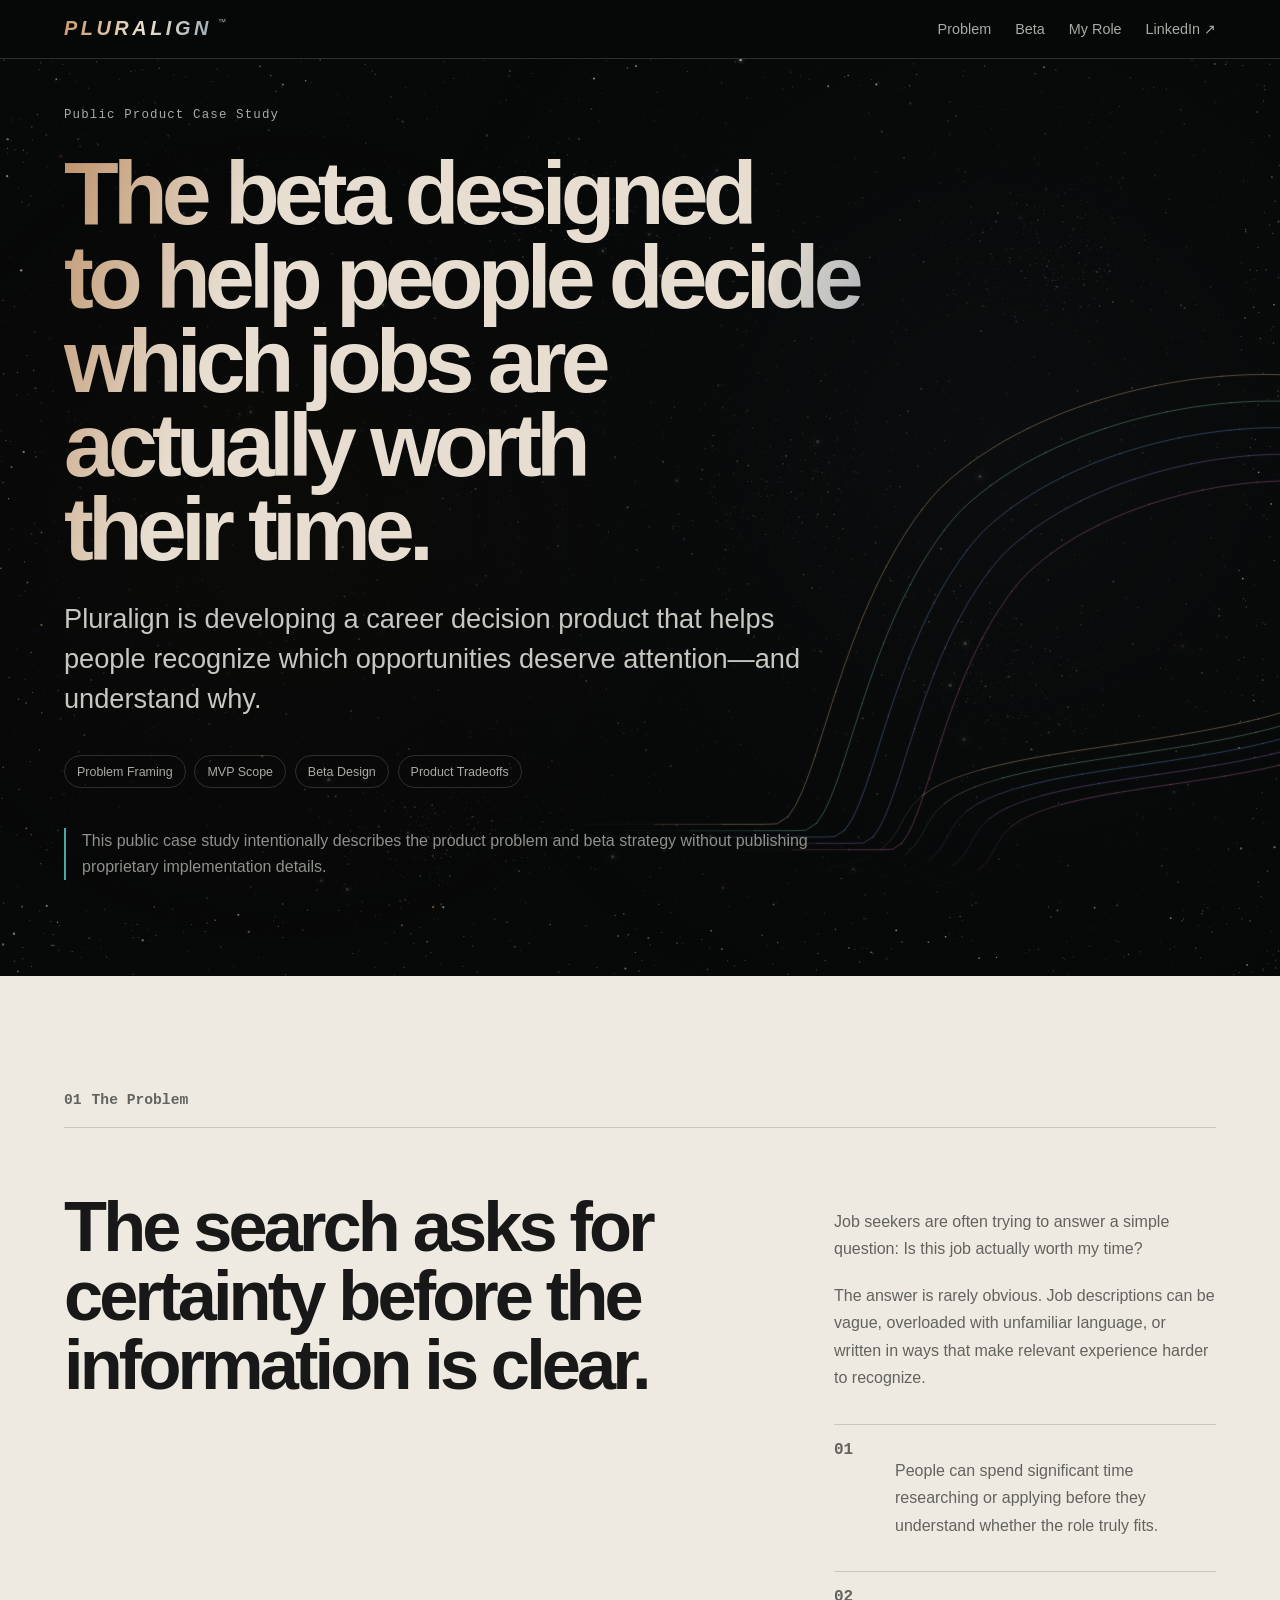
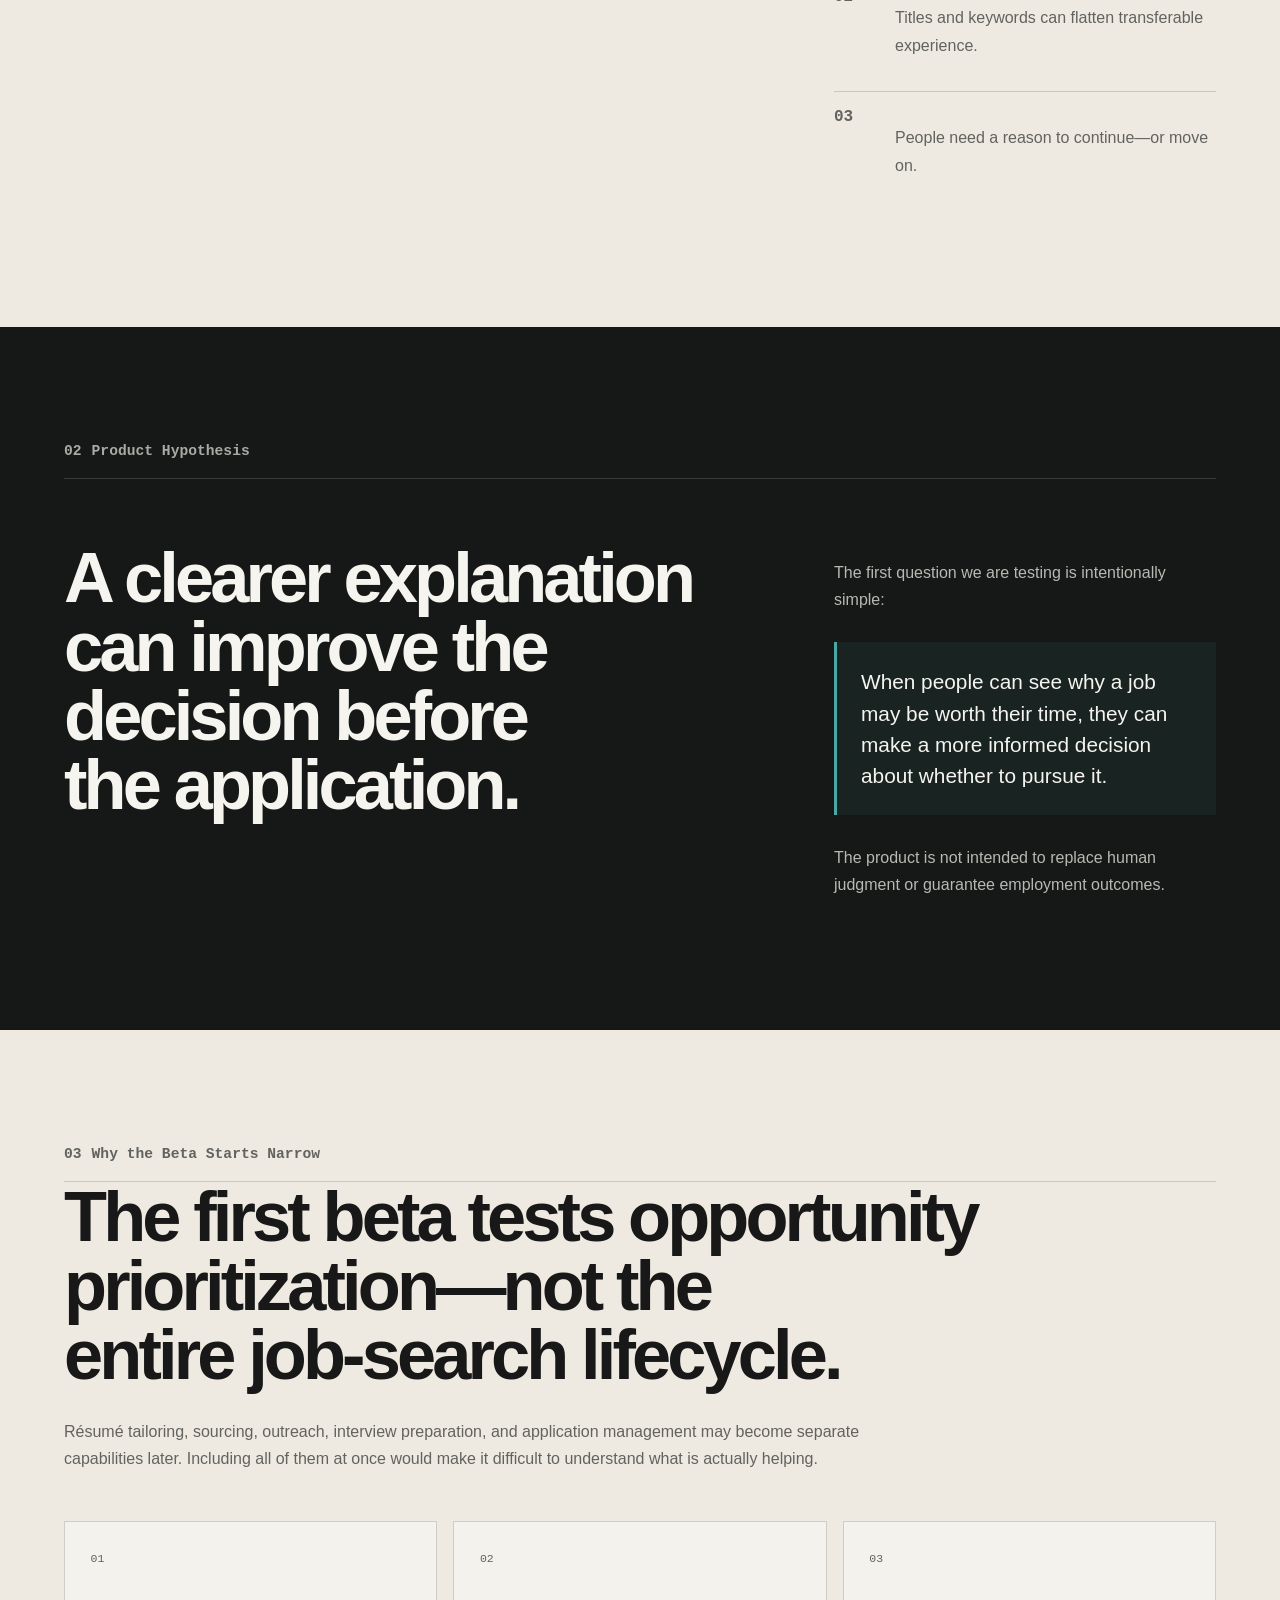
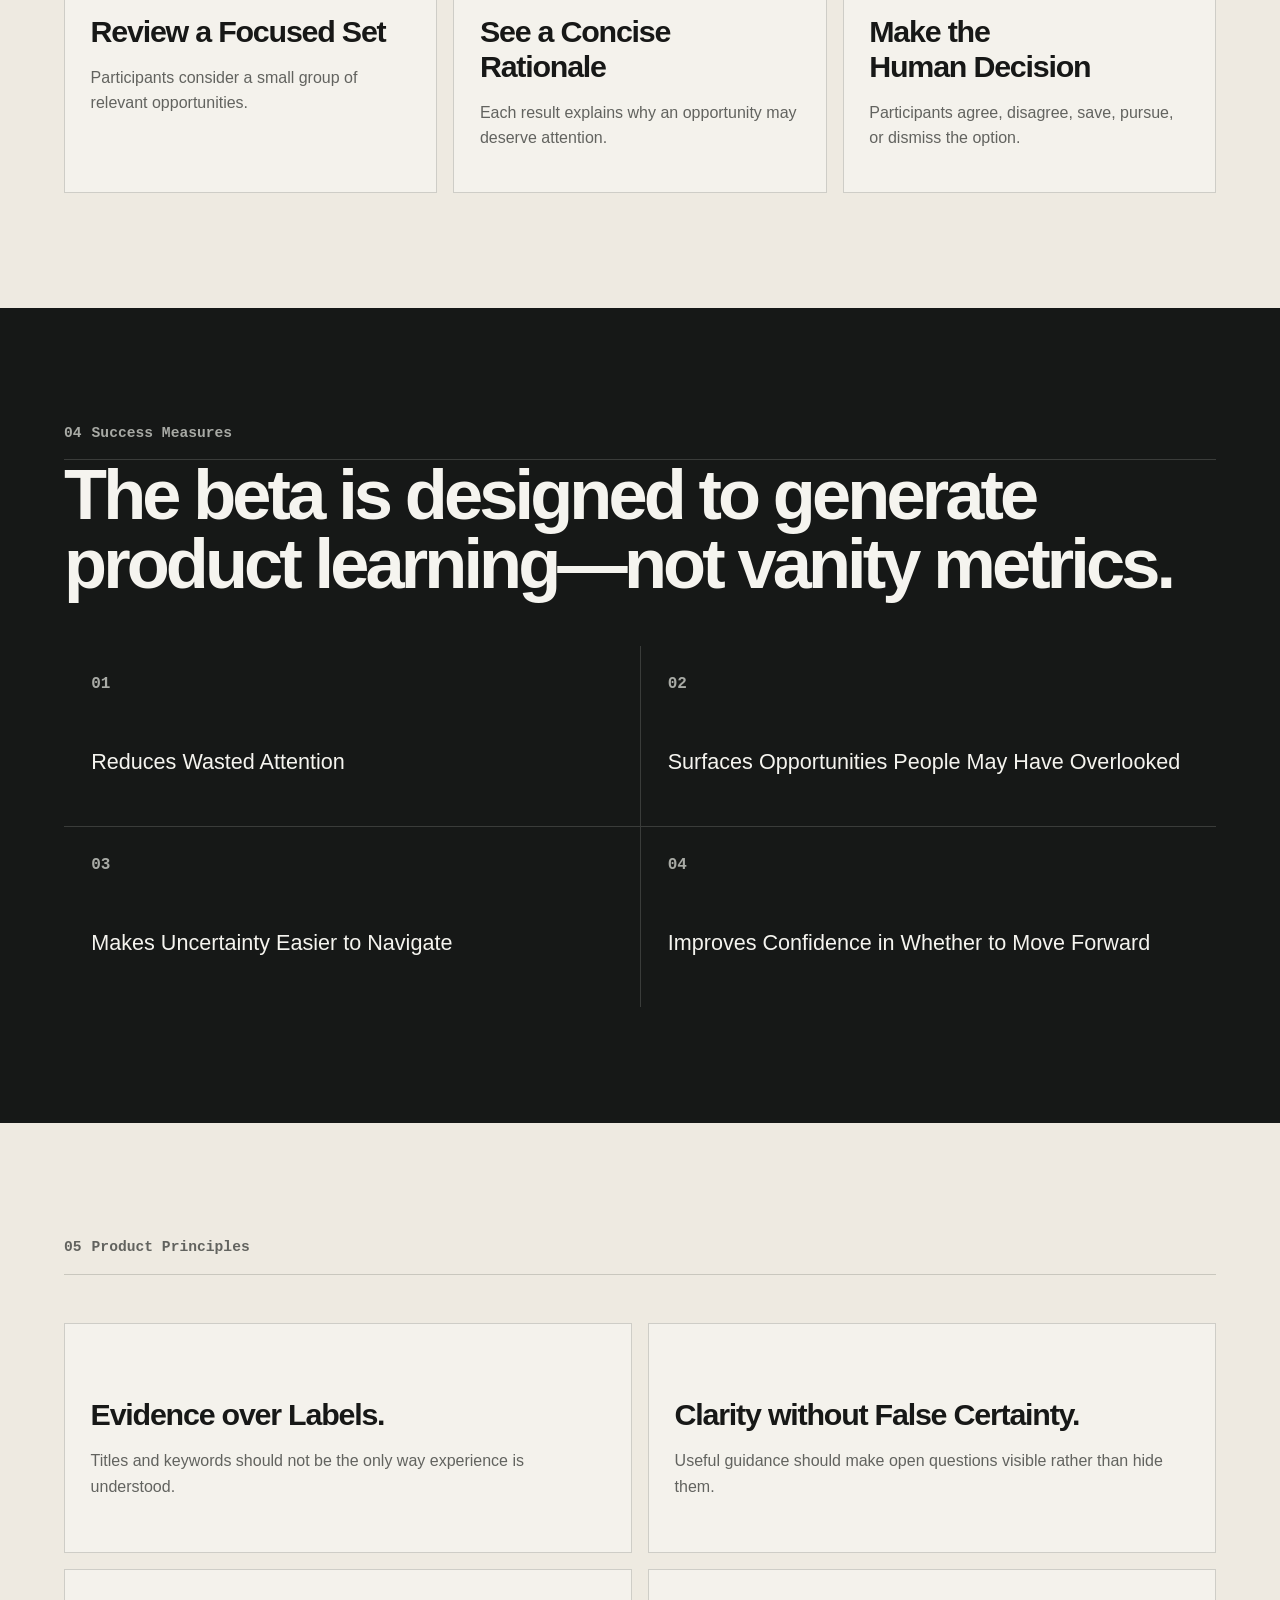
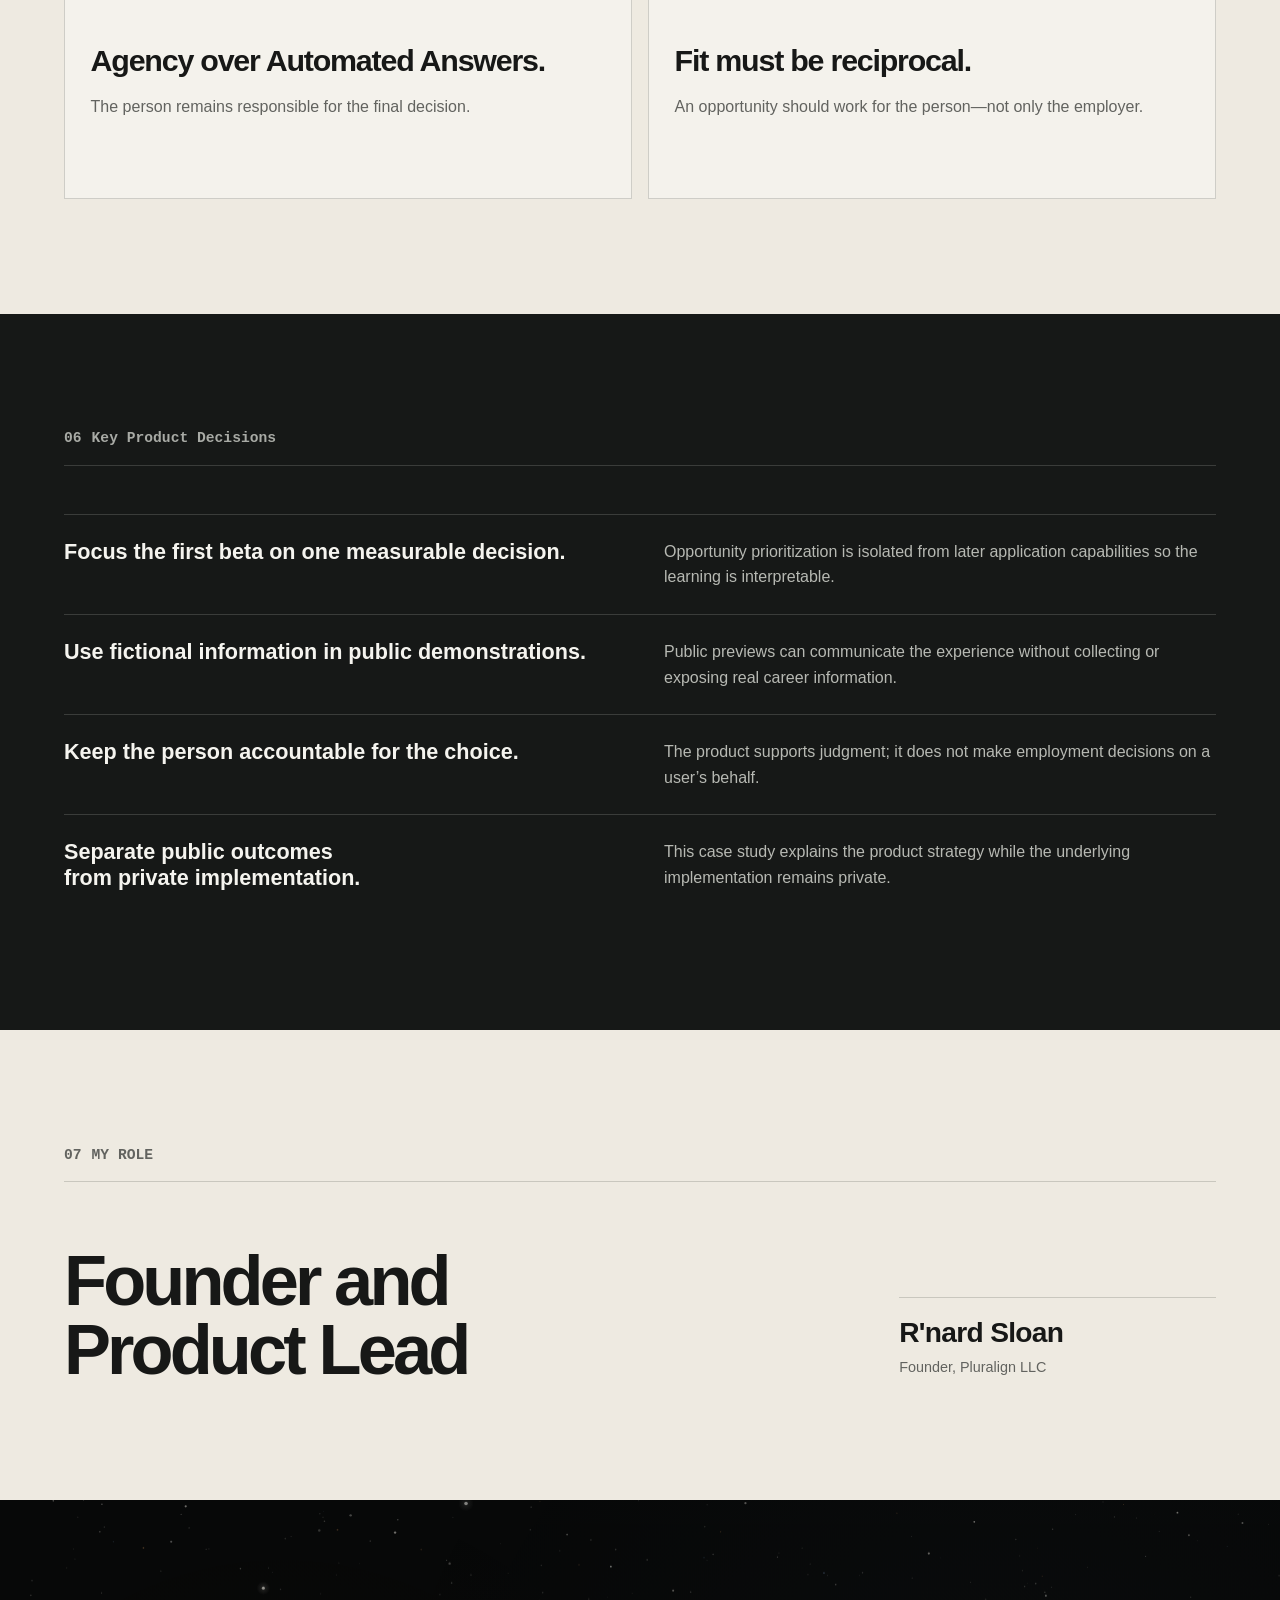
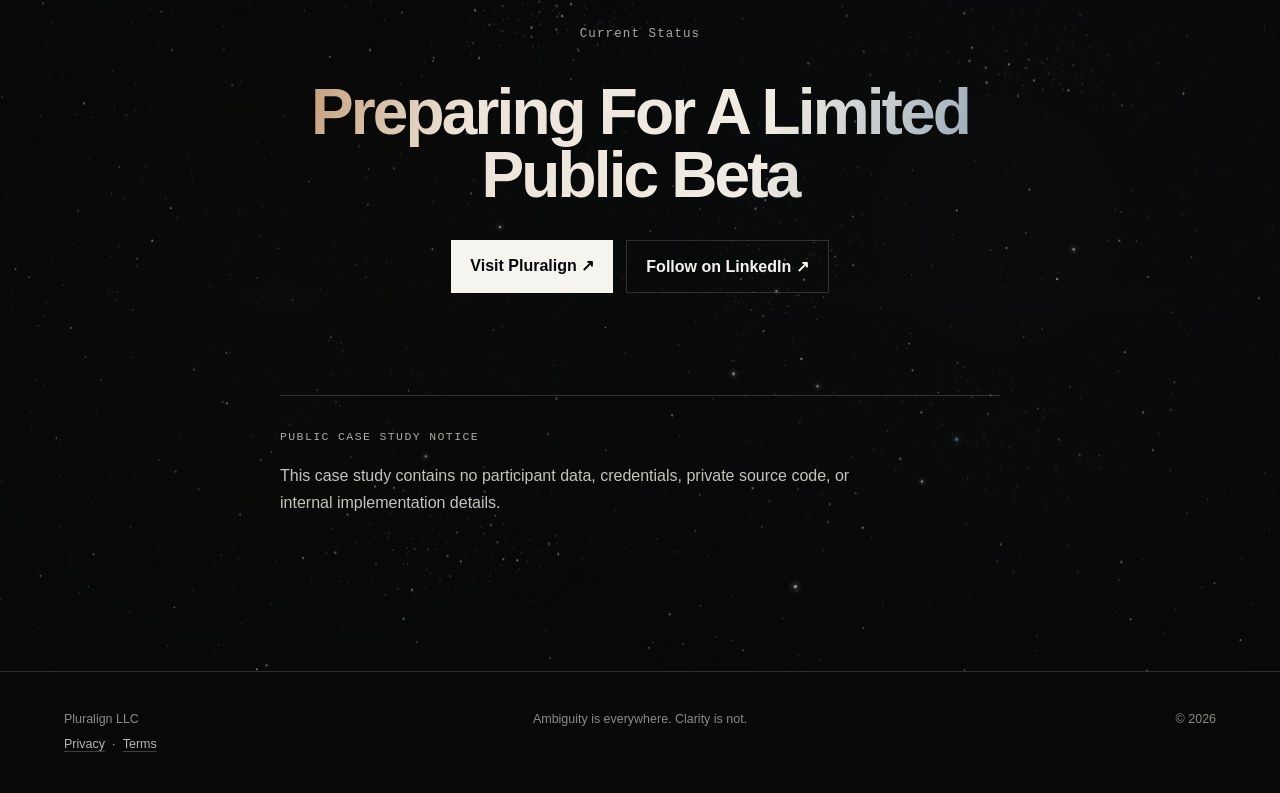
==== commit 00994629: "Correct founder name" ====
--- a/index.html
+++ b/index.html
@@ -105,7 +105,7 @@
       <div class="role-attribution">
         <h2 class="role-title">Founder and Product Lead</h2>
         <div class="role-byline">
-          <p class="role-name">Rnard Sloan</p>
+          <p class="role-name">R'nard Sloan</p>
           <p class="role-founder">Founder, Pluralign LLC</p>
         </div>
       </div>
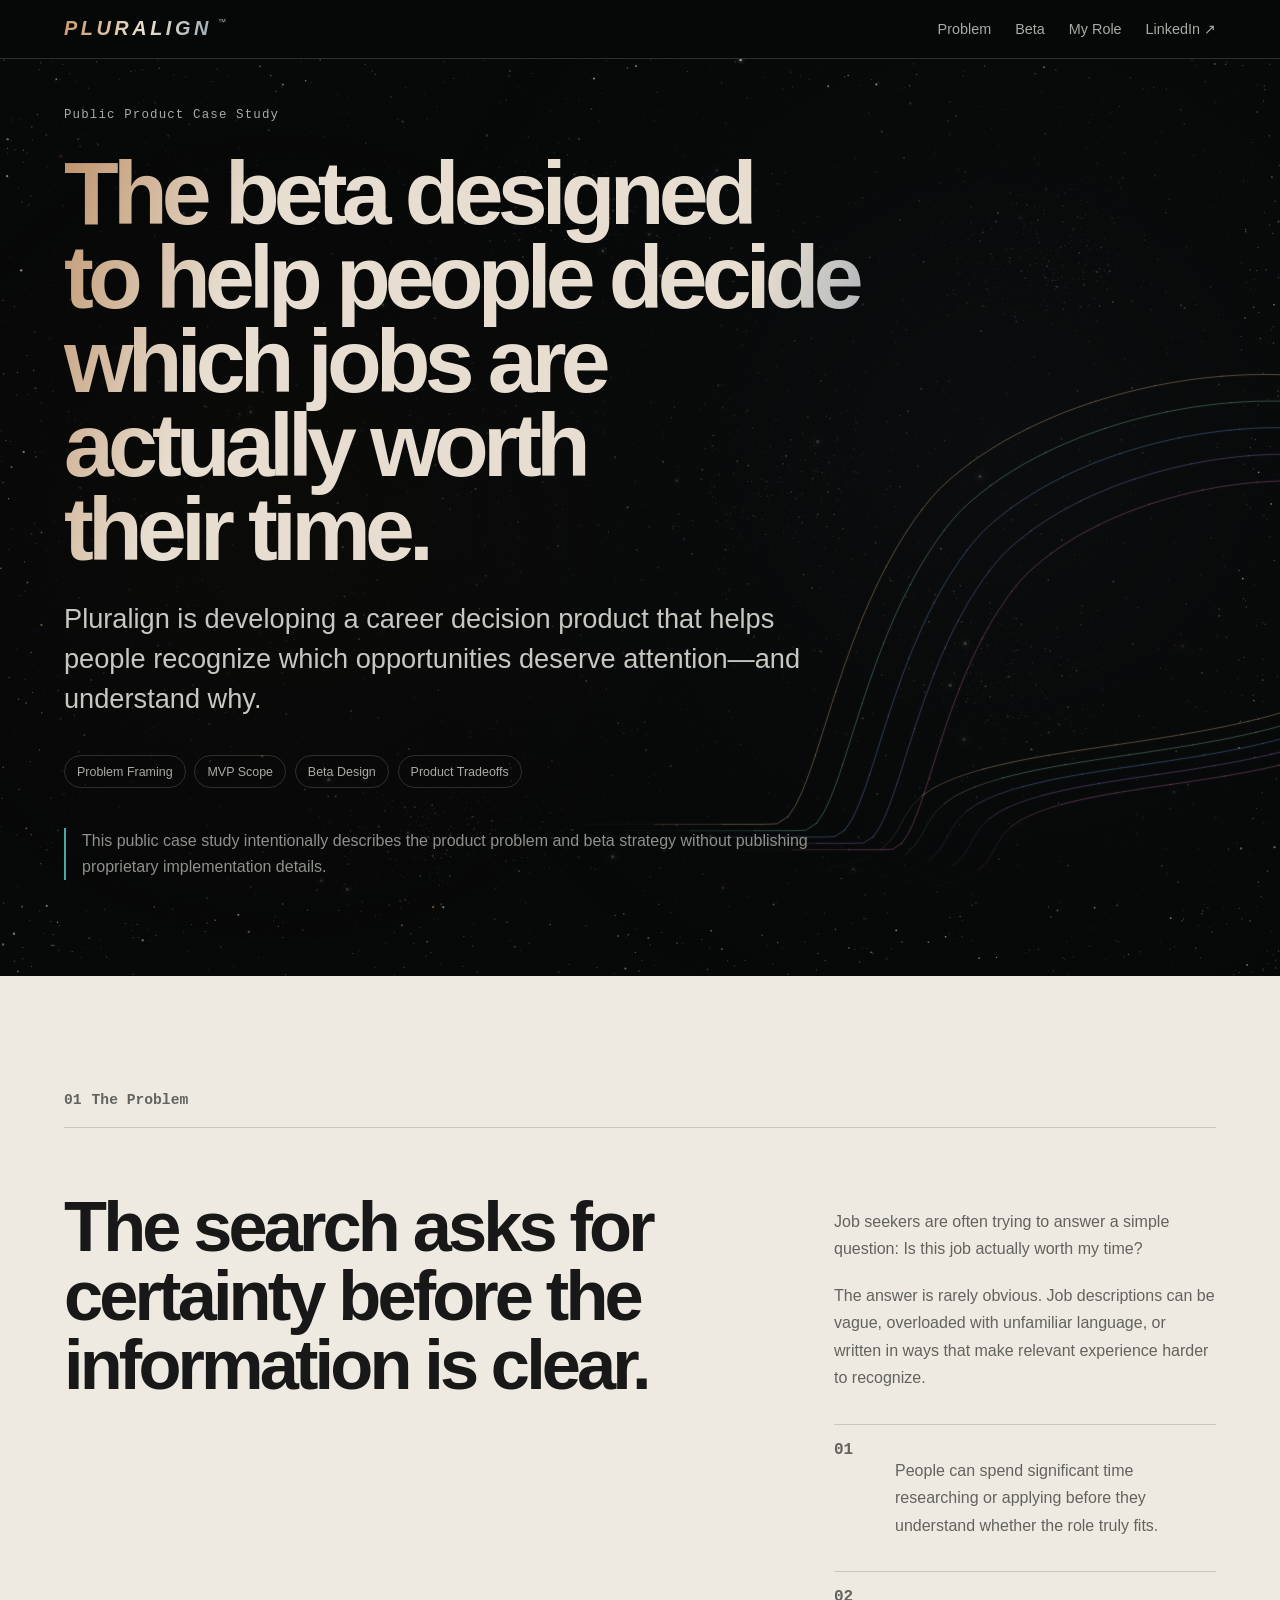
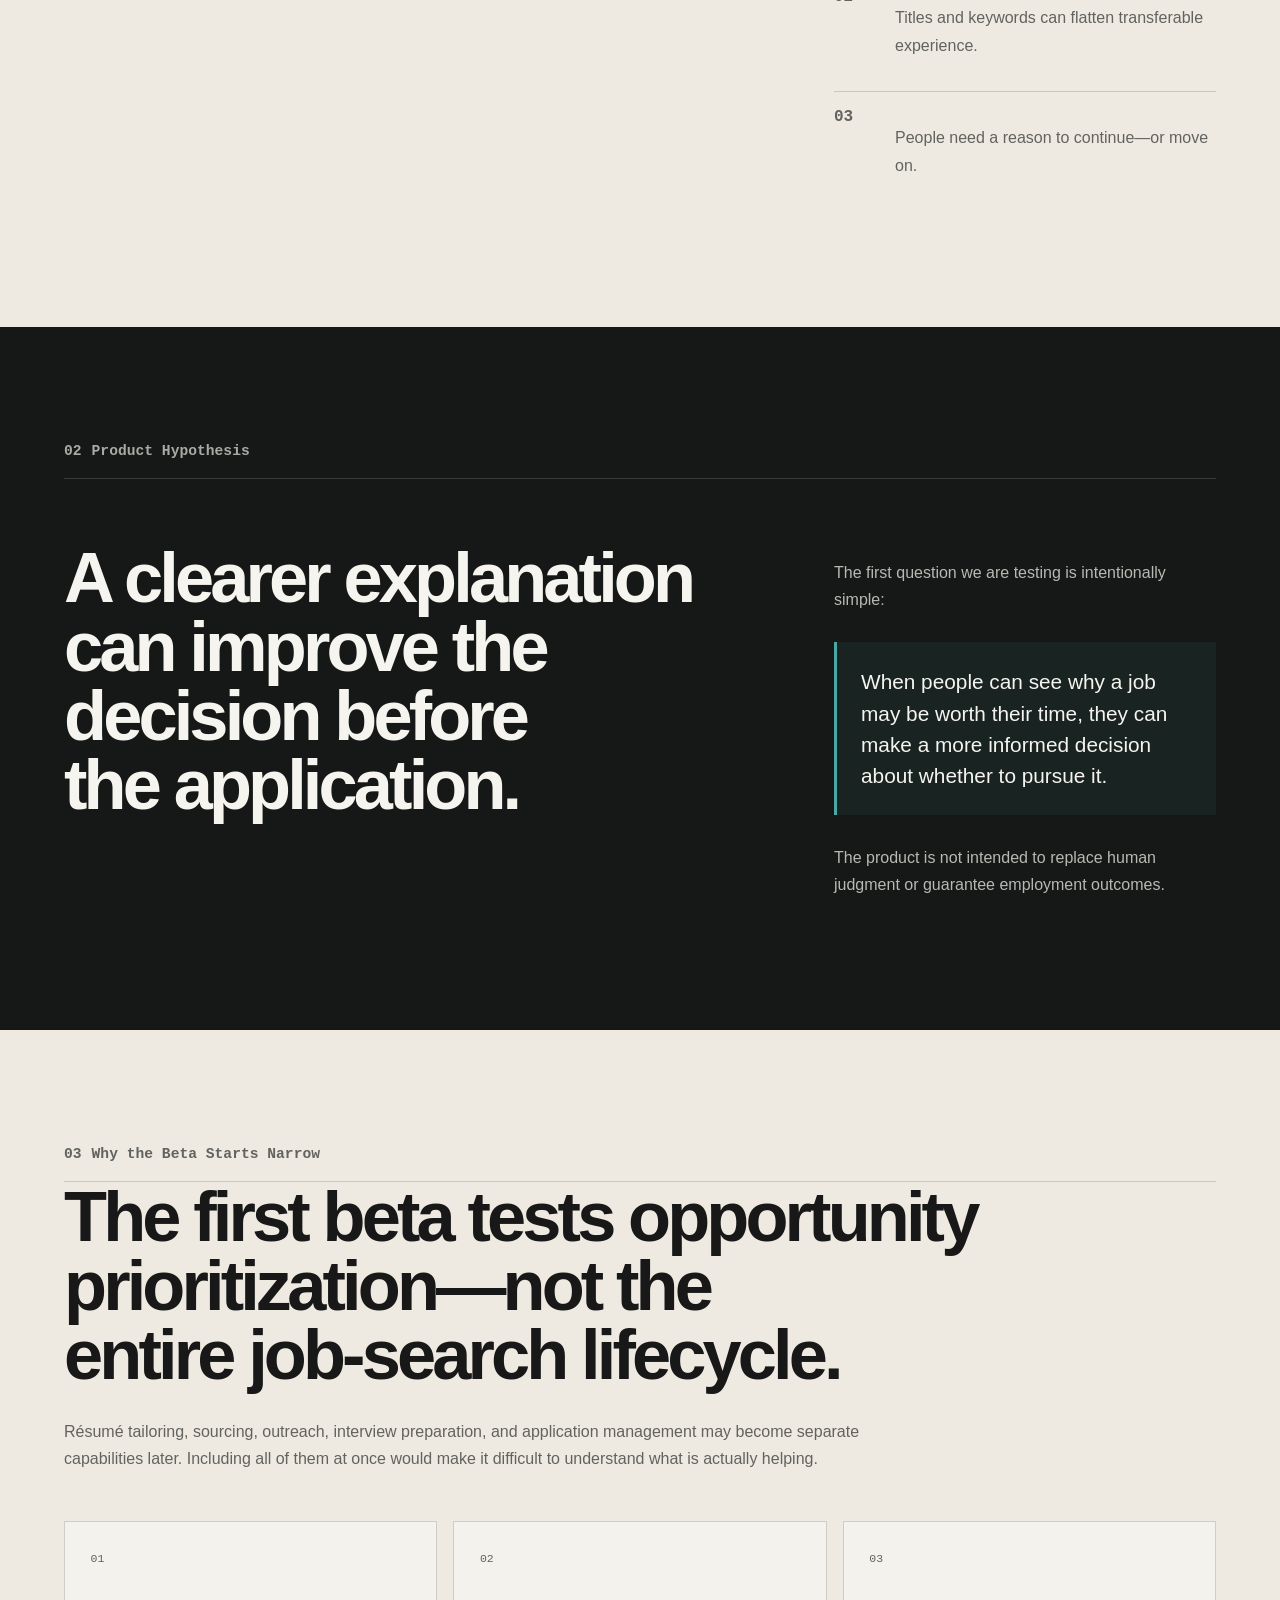
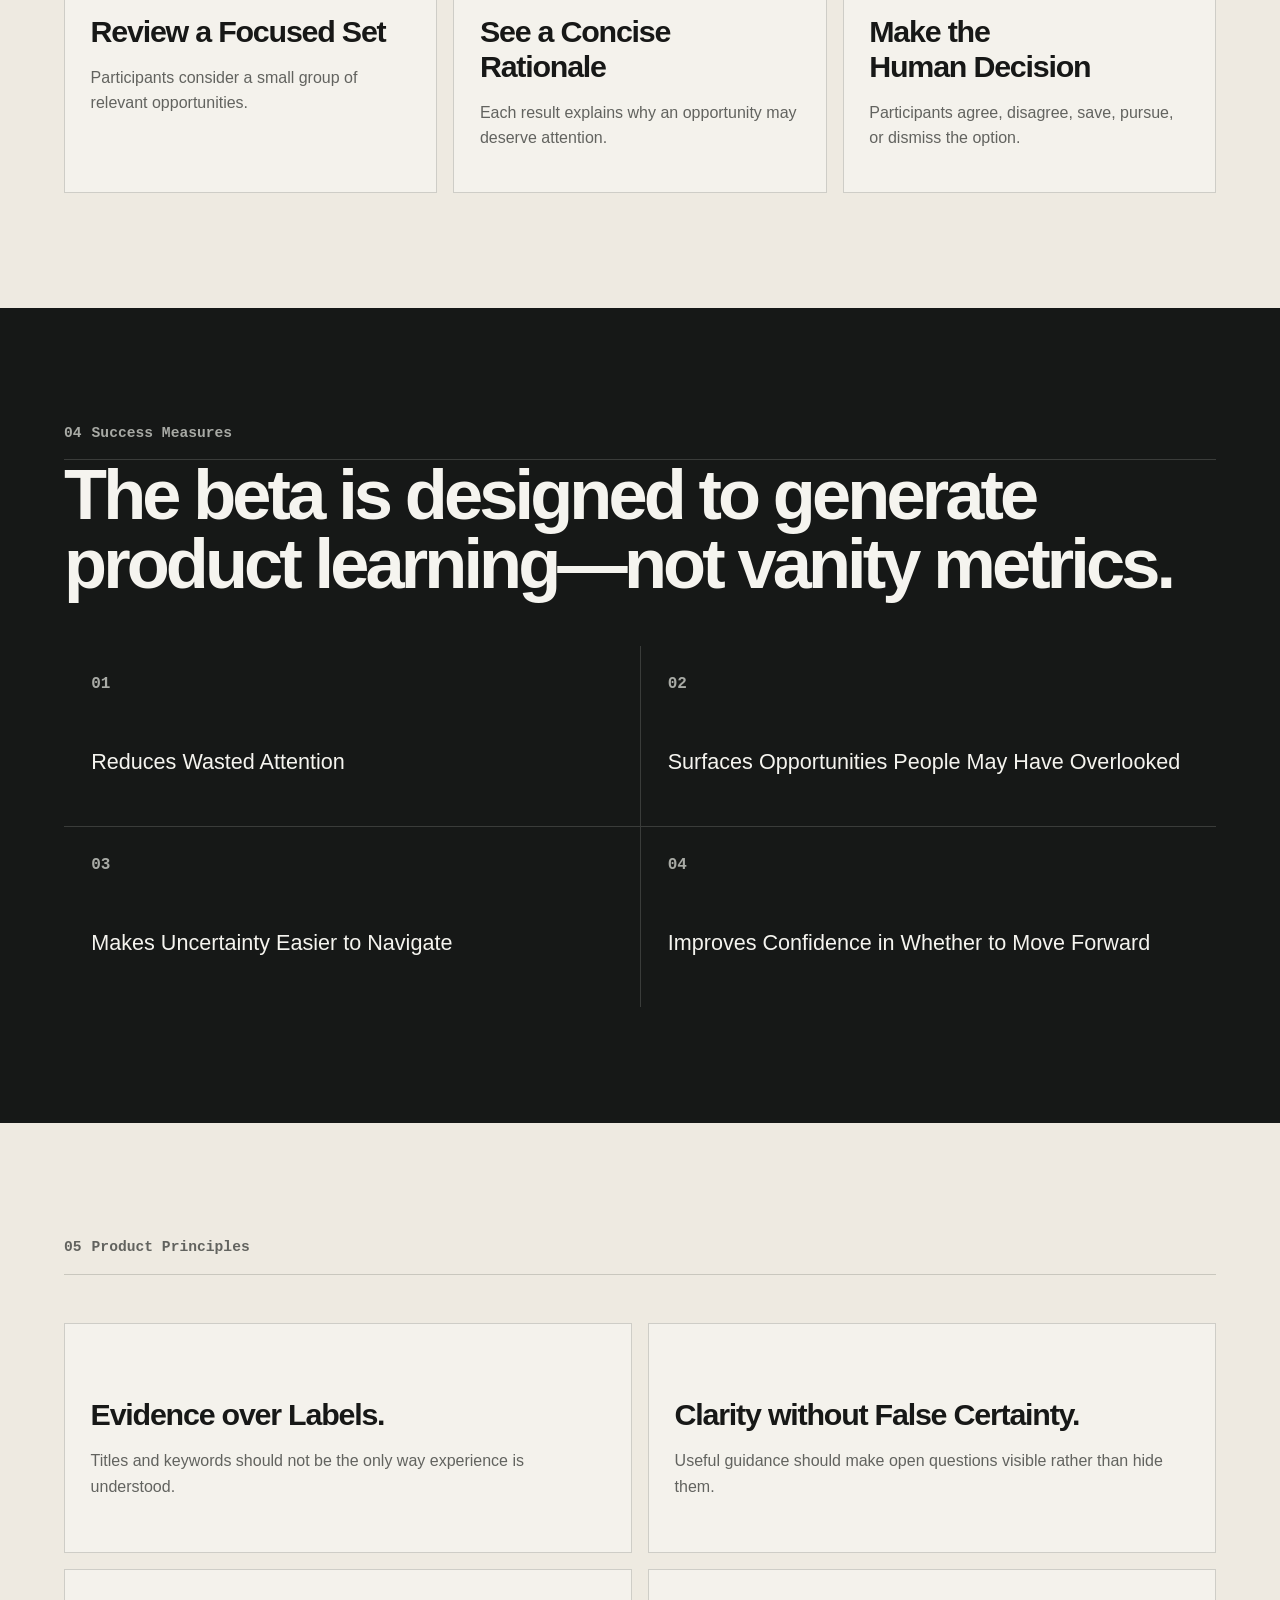
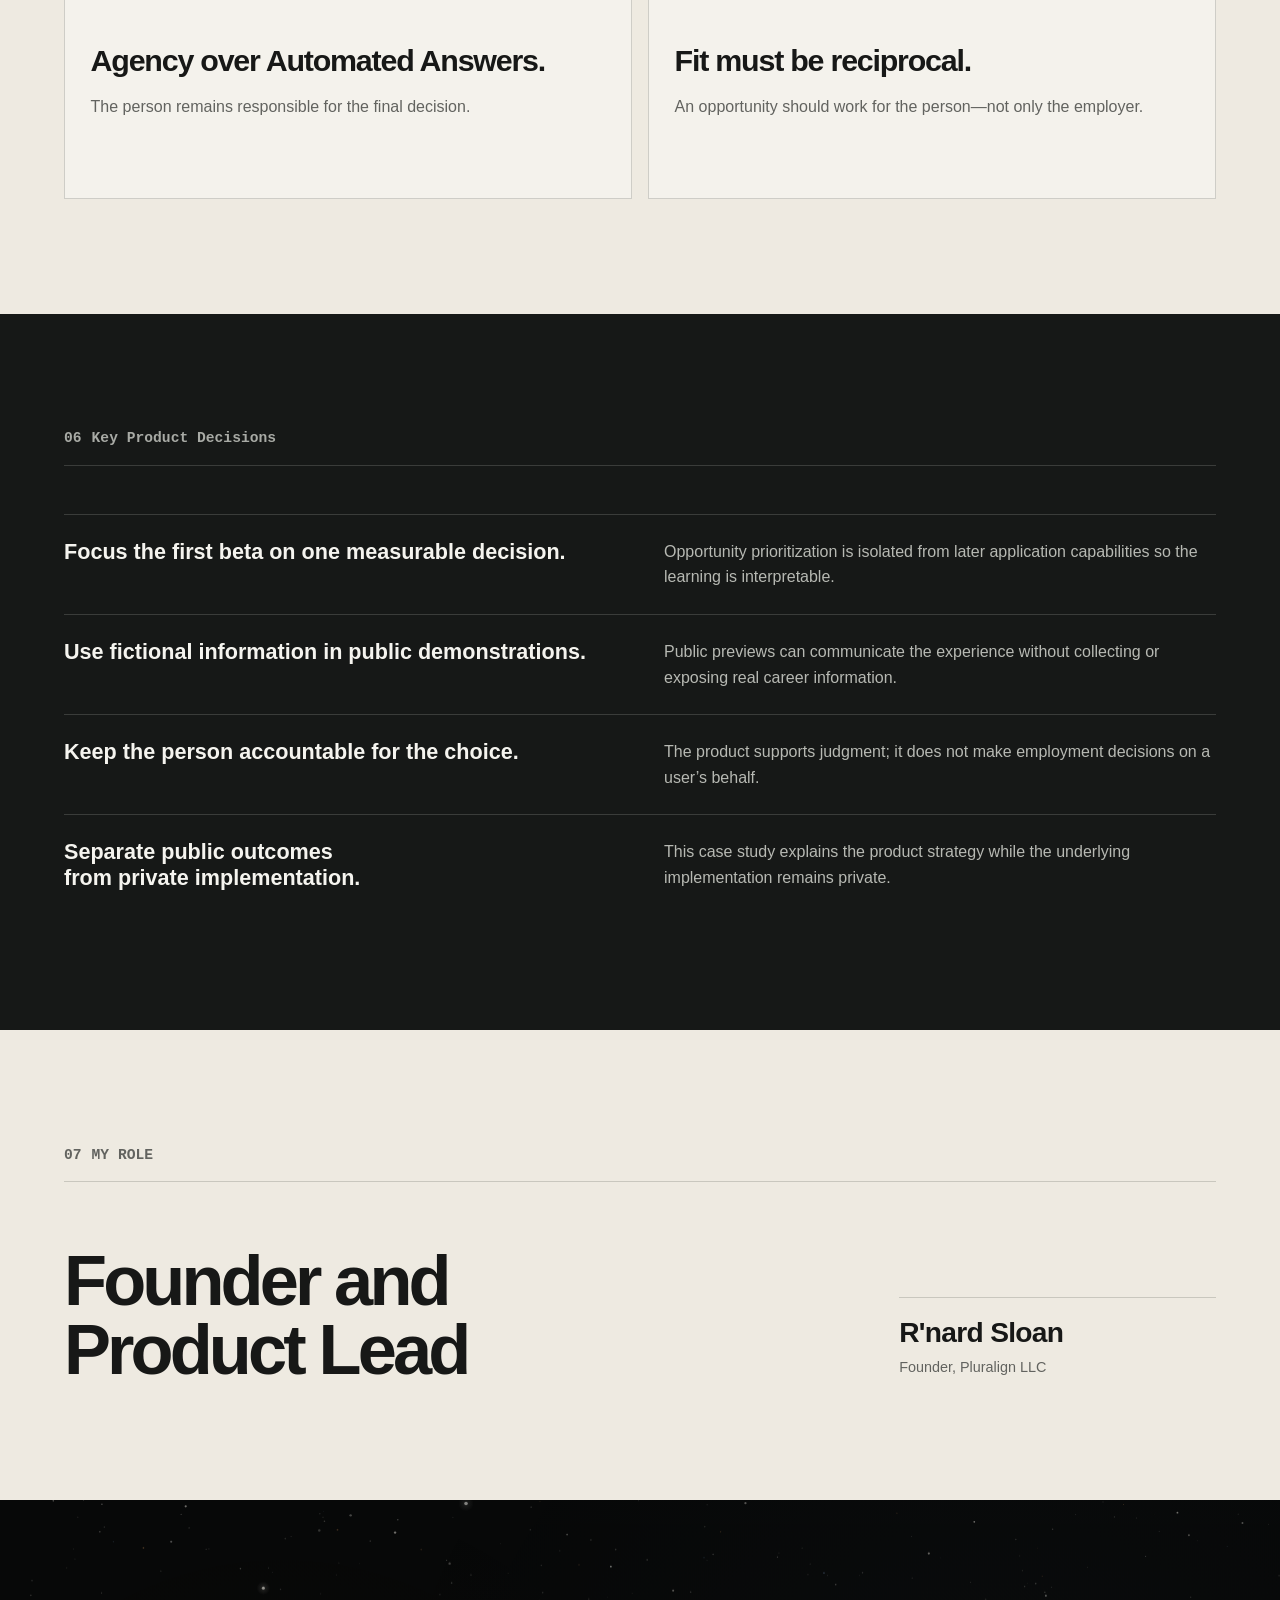
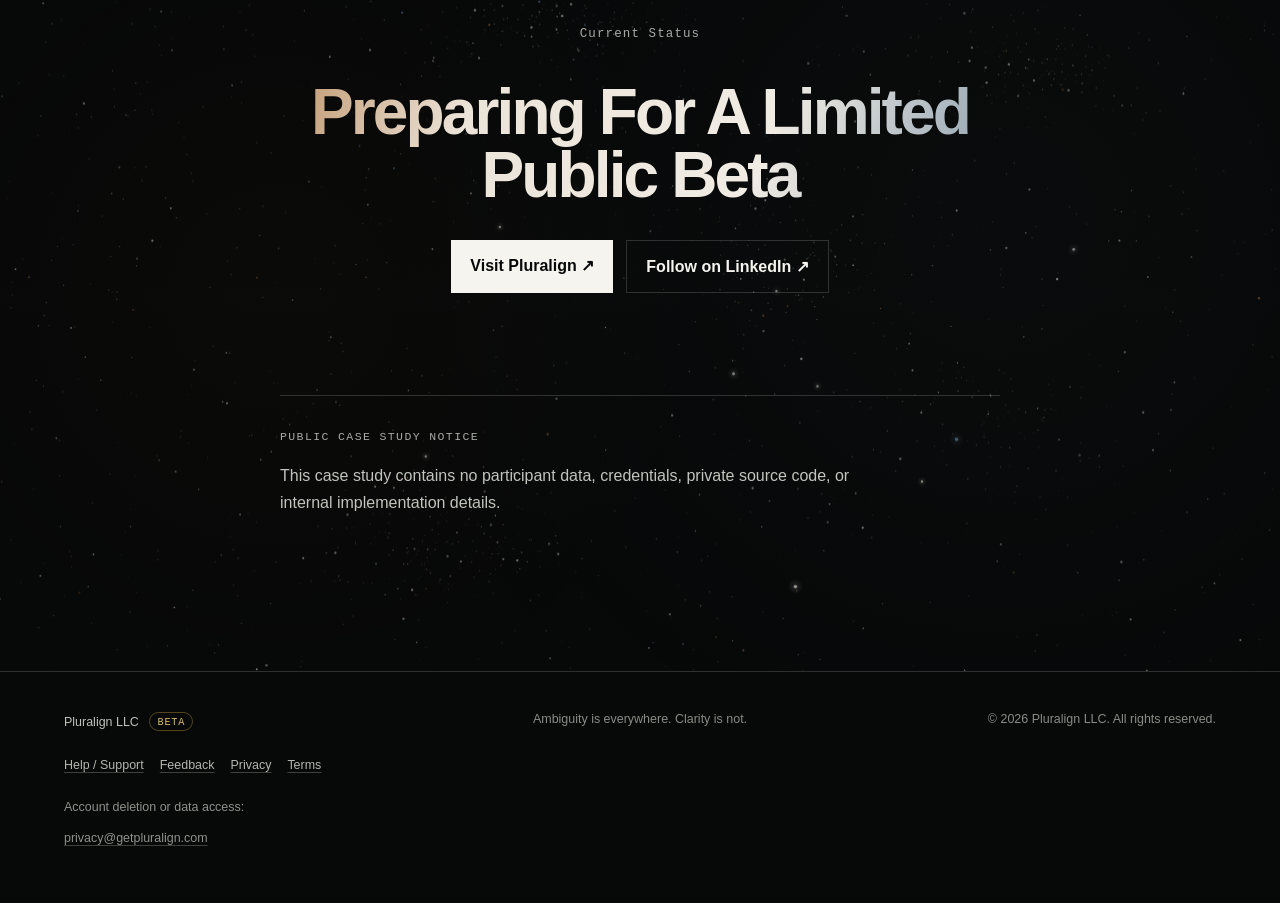
==== commit 73cbd80c: "Add official Pluralign contact channels" ====
--- a/index.html
+++ b/index.html
@@ -5,8 +5,9 @@
   <meta name="viewport" content="width=device-width, initial-scale=1" />
   <title>Pluralign — Career Decision Product Case Study</title>
   <meta name="description" content="A public-safe product case study showing how Pluralign scoped a focused beta for career opportunity prioritization." />
+  <link rel="canonical" href="https://beta.getpluralign.com/" />
   <link rel="icon" href="assets/favicon.svg" type="image/svg+xml" />
-  <link rel="stylesheet" href="styles.css?v=20260801-1" />
+  <link rel="stylesheet" href="styles.css?v=20260804-1" />
 </head>
 <body>
   <a class="skip" href="#main">Skip to Main Content</a>
@@ -119,7 +120,7 @@
         <span>Public Beta</span>
       </h2>
       <div class="actions">
-        <a class="button" href="https://pluralign.rjsloan17.chatgpt.site" target="_blank" rel="noopener noreferrer">Visit Pluralign ↗</a>
+        <a class="button" href="https://www.getpluralign.com" target="_blank" rel="noopener noreferrer">Visit Pluralign ↗</a>
         <a class="button secondary" href="https://www.linkedin.com/company/pluralign" target="_blank" rel="noopener noreferrer">Follow on LinkedIn ↗</a>
       </div>
       <aside class="public-notice" aria-labelledby="public-notice-heading">
@@ -131,15 +132,17 @@
 
   <footer>
     <div class="footer-identity">
-      <span>Pluralign LLC</span>
-      <nav class="footer-legal" aria-label="Legal">
+      <span class="footer-company">Pluralign LLC <span class="beta-designation">Beta</span></span>
+      <nav class="footer-links" aria-label="Beta help and legal">
+        <a href="mailto:support@getpluralign.com" aria-label="Help / Support — email support@getpluralign.com">Help / Support</a>
+        <a href="mailto:hello@getpluralign.com?subject=Pluralign%20Beta%20Feedback" aria-label="Email beta feedback at hello@getpluralign.com">Feedback</a>
         <a href="https://beta.getpluralign.com/privacy">Privacy</a>
-        <span aria-hidden="true">·</span>
         <a href="https://beta.getpluralign.com/terms">Terms</a>
       </nav>
+      <p class="footer-data-request">Account deletion or data access: <a href="mailto:privacy@getpluralign.com">privacy@getpluralign.com</a></p>
     </div>
     <span class="footer-motto">Ambiguity is everywhere. Clarity is not.</span>
-    <span class="footer-copyright">© 2026</span>
+    <span class="footer-copyright">© 2026 Pluralign LLC. All rights reserved.</span>
   </footer>
   <script src="visual-system.js?v=20260731-4" defer></script>
 </body>
--- a/styles.css
+++ b/styles.css
@@ -472,31 +472,66 @@
   }
 }
 
-/* Persistent legal navigation */
+/* Persistent beta help and legal navigation */
 .footer-identity{
   display:flex;
   flex-direction:column;
   align-items:flex-start;
   gap:.7rem;
 }
-.footer-legal{
+.footer-company{
   display:flex;
+  flex-wrap:wrap;
   align-items:center;
-  gap:.45rem;
+  gap:.65rem;
+  color:#bfc1bb;
+}
+.beta-designation{
+  padding:.22rem .45rem;
+  border:1px solid rgba(212,169,61,.38);
+  border-radius:999px;
+  color:#d7b869;
+  font-family:ui-monospace,SFMono-Regular,Consolas,monospace;
+  font-size:.64rem;
+  letter-spacing:.08em;
+  line-height:1;
+  text-transform:uppercase;
+}
+.footer-links{
+  display:flex;
+  flex-wrap:wrap;
+  align-items:center;
+  gap:.25rem 1rem;
   color:#b4b6b0;
-  white-space:nowrap;
-}
-.footer-legal a{
+}
+.footer-links a,
+.footer-data-request a{
   text-decoration:underline;
   text-decoration-color:rgba(180,182,176,.32);
   text-underline-offset:.24em;
   transition:color 180ms ease,text-decoration-color 180ms ease;
 }
-.footer-legal a:hover{
+.footer-links a,
+.footer-data-request a{
+  min-height:44px;
+  align-items:center;
+  display:inline-flex;
+  vertical-align:middle;
+}
+.footer-data-request{
+  max-width:42ch;
+  margin:0;
+  color:#8f918c;
+  line-height:1.55;
+  overflow-wrap:anywhere;
+}
+.footer-links a:hover,
+.footer-data-request a:hover{
   color:var(--white);
   text-decoration-color:currentColor;
 }
-.footer-legal a:focus-visible{
+.footer-links a:focus-visible,
+.footer-data-request a:focus-visible{
   outline:2px solid var(--white);
   outline-offset:4px;
 }
@@ -524,6 +559,48 @@
   font-size:clamp(1.05rem,1rem + .35vw,1.35rem);
   line-height:1.65;
 }
+.legal-page .legal-contact,
+.closing .error-support{
+  max-width:62ch;
+  margin:1.25rem 0 0;
+  color:#aeb0aa;
+  font-size:1rem;
+  line-height:1.65;
+}
+.legal-page .legal-contact a,
+.closing .error-support a{
+  min-height:44px;
+  display:inline-flex;
+  align-items:center;
+  color:var(--white);
+  overflow-wrap:anywhere;
+  text-decoration:underline;
+  text-decoration-color:rgba(245,244,239,.38);
+  text-underline-offset:.24em;
+  vertical-align:middle;
+}
+.legal-page .legal-contact a:hover,
+.closing .error-support a:hover{
+  text-decoration-color:currentColor;
+}
+.legal-page .legal-contact a:focus-visible,
+.closing .error-support a:focus-visible{
+  outline:2px solid var(--white);
+  outline-offset:4px;
+}
+.closing .error-support{
+  margin-right:auto;
+  margin-left:auto;
+}
+
+@media (max-width:1024px){
+  footer{
+    grid-template-columns:1fr;
+    gap:1.4rem;
+  }
+  footer span:last-child{text-align:left}
+  .footer-identity{gap:.6rem}
+}
 
 @media (max-width:800px){
   footer{gap:1.4rem}
@@ -535,5 +612,6 @@
 }
 
 @media (prefers-reduced-motion:reduce){
-  .footer-legal a{transition:none}
-}
+  .footer-links a,
+  .footer-data-request a{transition:none}
+}
